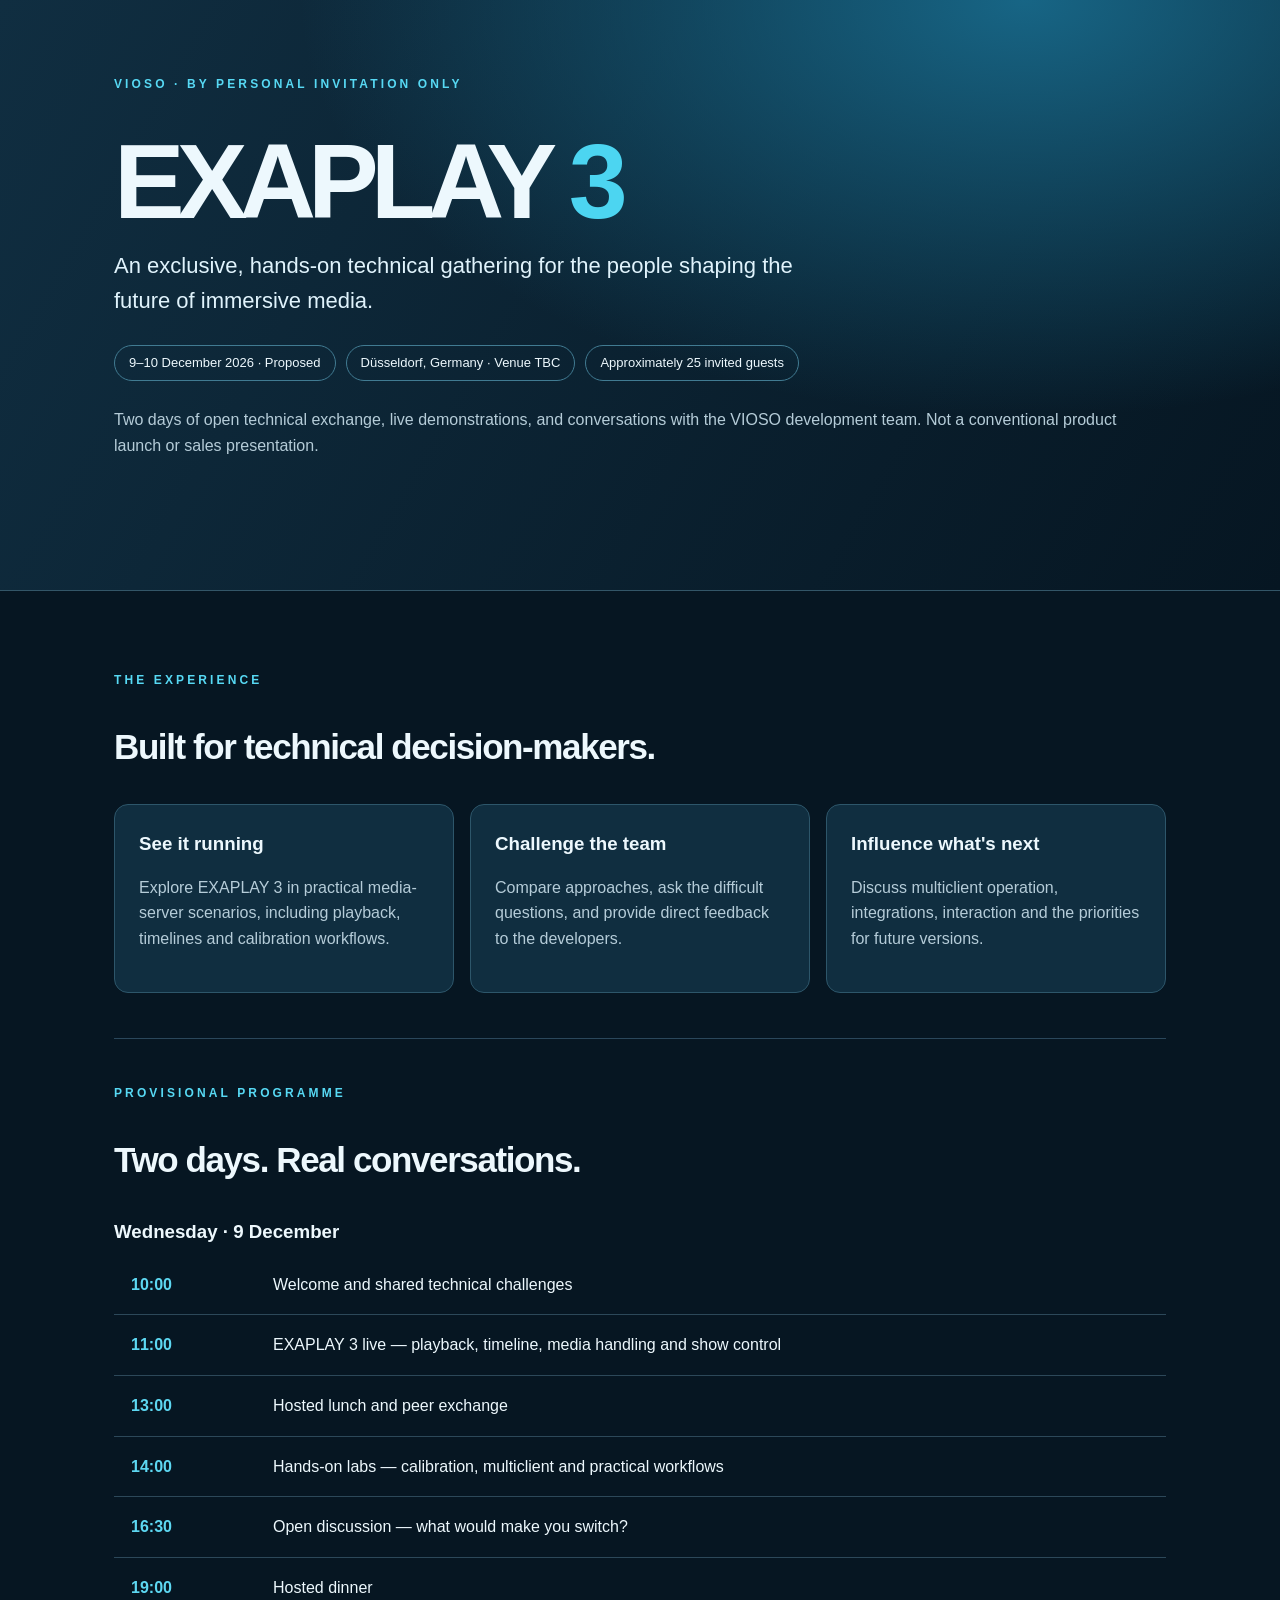
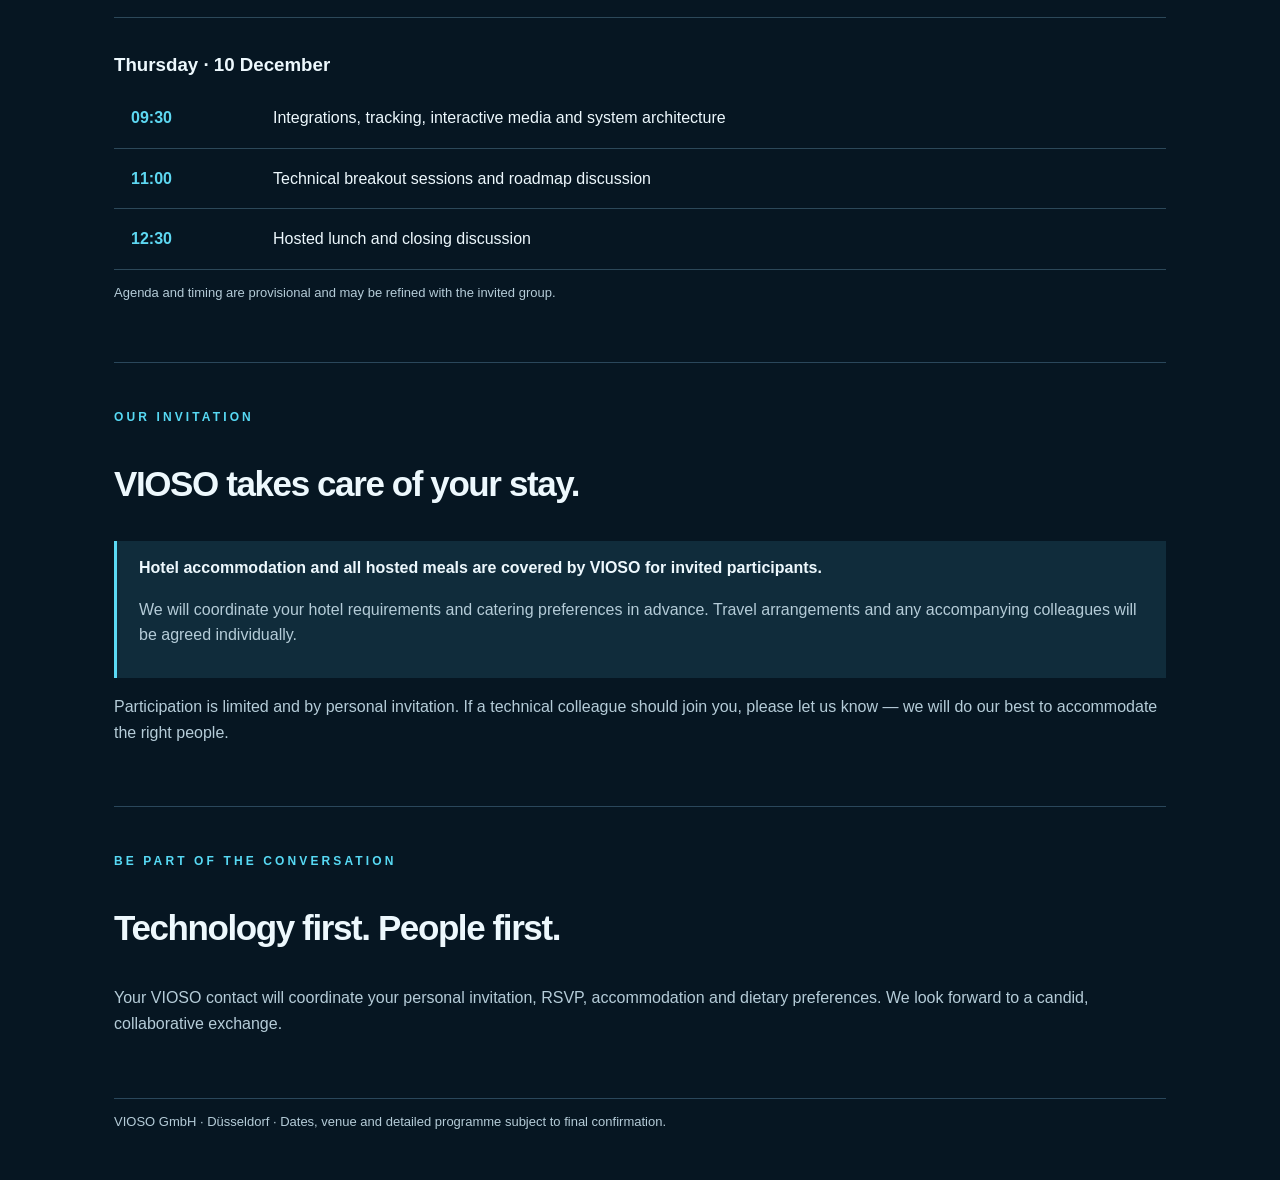
==== event.html @ aceaa830 "Add exclusive EXAPLAY 3 agenda and hosted-hospitality homepage" ====
<!doctype html><html lang="en"><head><meta charset="utf-8"><meta name="viewport" content="width=device-width,initial-scale=1"><title>EXAPLAY 3 · Private Technical Preview</title><style>*{box-sizing:border-box}body{margin:0;background:#061622;color:#edf8fd;font:16px/1.6 Inter,Segoe UI,Arial,sans-serif}main{max-width:1100px;margin:auto;padding:35px 24px}header{background:radial-gradient(ellipse at 80% 0,#176585 0,transparent 50%),linear-gradient(120deg,#102e41,#061622);padding:40px 0 80px;border-bottom:1px solid #335668}.eyebrow{letter-spacing:.26em;color:#57d9f4;font-weight:700;font-size:12px}h1{font-size:clamp(48px,9vw,106px);letter-spacing:-.075em;line-height:1;margin:34px 0 14px}h2{font-size:35px;letter-spacing:-.04em}h3{margin:0 0 8px}p{color:#b5ccd8}.lead{font-size:22px;max-width:730px;color:#e0f3fc}.tags{display:flex;gap:10px;flex-wrap:wrap;margin:26px 0}.tag{border:1px solid #417b92;padding:7px 14px;border-radius:30px;font-size:13px}.section{padding:45px 0;border-bottom:1px solid #2a475b}.grid{display:grid;grid-template-columns:repeat(3,1fr);gap:16px}.card{padding:24px;background:#102e40;border:1px solid #2d566a;border-radius:14px}.agenda{display:grid;grid-template-columns:130px 1fr;gap:12px;padding:17px;border-bottom:1px solid #2c4859}.time{color:#5dd7f1;font-weight:800}.note{border-left:3px solid #5bd9f4;padding:14px 22px;background:#102c3b}.foot{font-size:13px}a{color:#6adaf3}@media(max-width:750px){.grid{grid-template-columns:1fr}.agenda{grid-template-columns:1fr}}</style></head><body><header><main><div class="eyebrow">VIOSO · BY PERSONAL INVITATION ONLY</div><h1>EXAPLAY <span style="color:#4cd5f1">3</span></h1><div class="lead">An exclusive, hands-on technical gathering for the people shaping the future of immersive media.</div><div class="tags"><span class="tag">9–10 December 2026 · Proposed</span><span class="tag">Düsseldorf, Germany · Venue TBC</span><span class="tag">Approximately 25 invited guests</span></div><p>Two days of open technical exchange, live demonstrations, and conversations with the VIOSO development team. Not a conventional product launch or sales presentation.</p></main></header><main><section class="section"><div class="eyebrow">THE EXPERIENCE</div><h2>Built for technical decision-makers.</h2><div class="grid"><div class="card"><h3>See it running</h3><p>Explore EXAPLAY 3 in practical media-server scenarios, including playback, timelines and calibration workflows.</p></div><div class="card"><h3>Challenge the team</h3><p>Compare approaches, ask the difficult questions, and provide direct feedback to the developers.</p></div><div class="card"><h3>Influence what's next</h3><p>Discuss multiclient operation, integrations, interaction and the priorities for future versions.</p></div></div></section><section class="section"><div class="eyebrow">PROVISIONAL PROGRAMME</div><h2>Two days. Real conversations.</h2><h3>Wednesday · 9 December</h3><div class="agenda"><div class="time">10:00</div><div>Welcome and shared technical challenges</div></div><div class="agenda"><div class="time">11:00</div><div>EXAPLAY 3 live — playback, timeline, media handling and show control</div></div><div class="agenda"><div class="time">13:00</div><div>Hosted lunch and peer exchange</div></div><div class="agenda"><div class="time">14:00</div><div>Hands-on labs — calibration, multiclient and practical workflows</div></div><div class="agenda"><div class="time">16:30</div><div>Open discussion — what would make you switch?</div></div><div class="agenda"><div class="time">19:00</div><div>Hosted dinner</div></div><h3 style="margin-top:32px">Thursday · 10 December</h3><div class="agenda"><div class="time">09:30</div><div>Integrations, tracking, interactive media and system architecture</div></div><div class="agenda"><div class="time">11:00</div><div>Technical breakout sessions and roadmap discussion</div></div><div class="agenda"><div class="time">12:30</div><div>Hosted lunch and closing discussion</div></div><p class="foot">Agenda and timing are provisional and may be refined with the invited group.</p></section><section class="section"><div class="eyebrow">OUR INVITATION</div><h2>VIOSO takes care of your stay.</h2><div class="note"><strong>Hotel accommodation and all hosted meals are covered by VIOSO for invited participants.</strong><p>We will coordinate your hotel requirements and catering preferences in advance. Travel arrangements and any accompanying colleagues will be agreed individually.</p></div><p>Participation is limited and by personal invitation. If a technical colleague should join you, please let us know — we will do our best to accommodate the right people.</p></section><section class="section"><div class="eyebrow">BE PART OF THE CONVERSATION</div><h2>Technology first. People first.</h2><p>Your VIOSO contact will coordinate your personal invitation, RSVP, accommodation and dietary preferences. We look forward to a candid, collaborative exchange.</p></section><p class="foot">VIOSO GmbH · Düsseldorf · Dates, venue and detailed programme subject to final confirmation.</p></main></body></html>
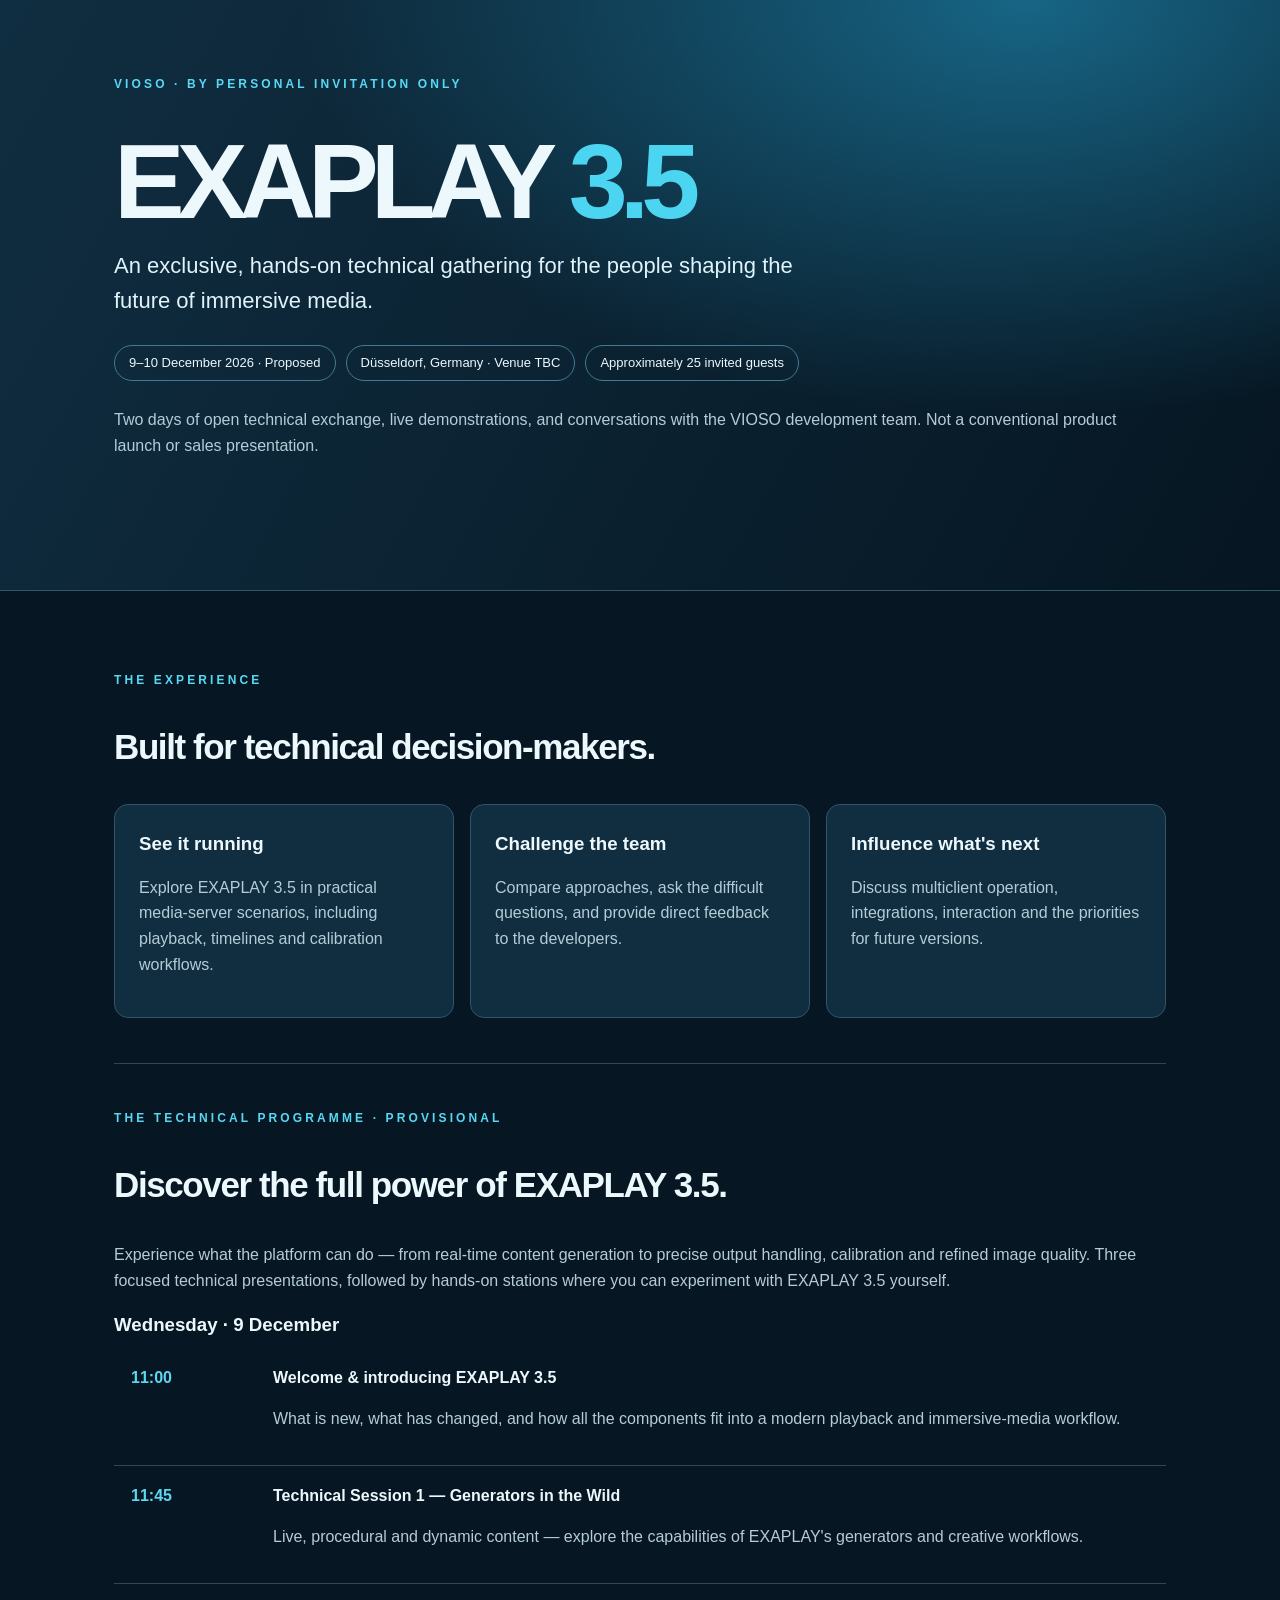
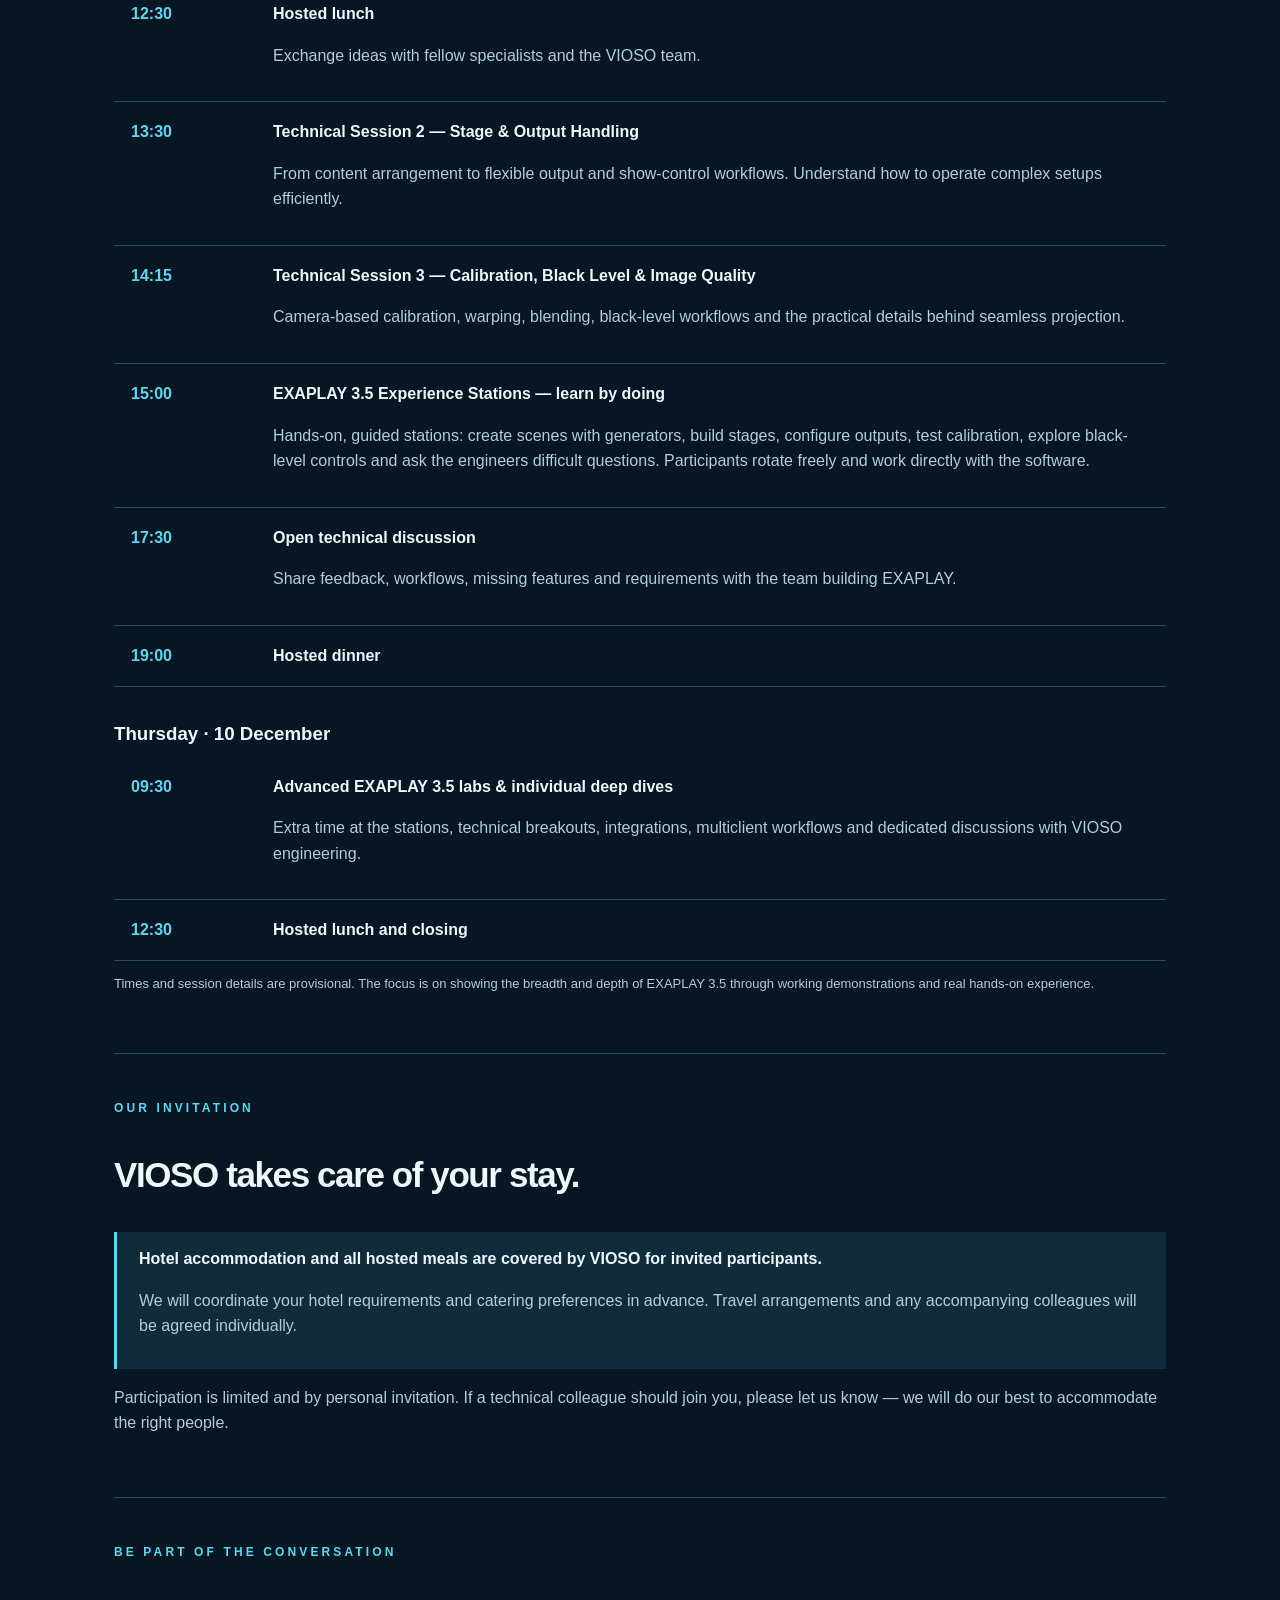
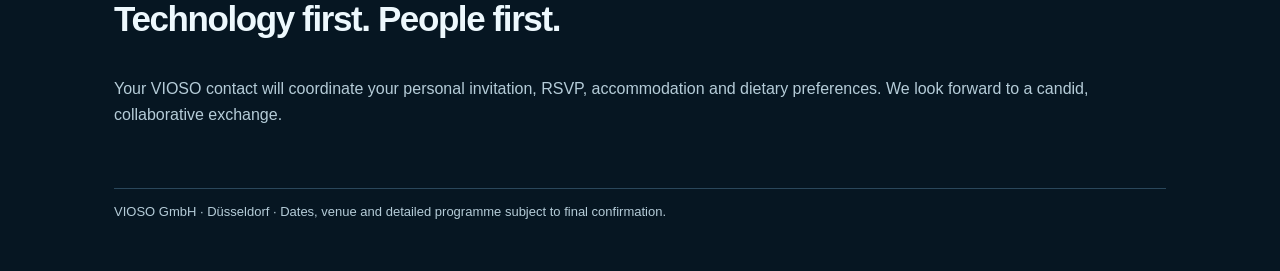
==== commit 079c6169: "Reframe programme around EXAPLAY 3.5 launch, three technical sessions and hands-on stations" ====
--- a/event.html
+++ b/event.html
@@ -1 +1 @@
-<!doctype html><html lang="en"><head><meta charset="utf-8"><meta name="viewport" content="width=device-width,initial-scale=1"><title>EXAPLAY 3 · Private Technical Preview</title><style>*{box-sizing:border-box}body{margin:0;background:#061622;color:#edf8fd;font:16px/1.6 Inter,Segoe UI,Arial,sans-serif}main{max-width:1100px;margin:auto;padding:35px 24px}header{background:radial-gradient(ellipse at 80% 0,#176585 0,transparent 50%),linear-gradient(120deg,#102e41,#061622);padding:40px 0 80px;border-bottom:1px solid #335668}.eyebrow{letter-spacing:.26em;color:#57d9f4;font-weight:700;font-size:12px}h1{font-size:clamp(48px,9vw,106px);letter-spacing:-.075em;line-height:1;margin:34px 0 14px}h2{font-size:35px;letter-spacing:-.04em}h3{margin:0 0 8px}p{color:#b5ccd8}.lead{font-size:22px;max-width:730px;color:#e0f3fc}.tags{display:flex;gap:10px;flex-wrap:wrap;margin:26px 0}.tag{border:1px solid #417b92;padding:7px 14px;border-radius:30px;font-size:13px}.section{padding:45px 0;border-bottom:1px solid #2a475b}.grid{display:grid;grid-template-columns:repeat(3,1fr);gap:16px}.card{padding:24px;background:#102e40;border:1px solid #2d566a;border-radius:14px}.agenda{display:grid;grid-template-columns:130px 1fr;gap:12px;padding:17px;border-bottom:1px solid #2c4859}.time{color:#5dd7f1;font-weight:800}.note{border-left:3px solid #5bd9f4;padding:14px 22px;background:#102c3b}.foot{font-size:13px}a{color:#6adaf3}@media(max-width:750px){.grid{grid-template-columns:1fr}.agenda{grid-template-columns:1fr}}</style></head><body><header><main><div class="eyebrow">VIOSO · BY PERSONAL INVITATION ONLY</div><h1>EXAPLAY <span style="color:#4cd5f1">3</span></h1><div class="lead">An exclusive, hands-on technical gathering for the people shaping the future of immersive media.</div><div class="tags"><span class="tag">9–10 December 2026 · Proposed</span><span class="tag">Düsseldorf, Germany · Venue TBC</span><span class="tag">Approximately 25 invited guests</span></div><p>Two days of open technical exchange, live demonstrations, and conversations with the VIOSO development team. Not a conventional product launch or sales presentation.</p></main></header><main><section class="section"><div class="eyebrow">THE EXPERIENCE</div><h2>Built for technical decision-makers.</h2><div class="grid"><div class="card"><h3>See it running</h3><p>Explore EXAPLAY 3 in practical media-server scenarios, including playback, timelines and calibration workflows.</p></div><div class="card"><h3>Challenge the team</h3><p>Compare approaches, ask the difficult questions, and provide direct feedback to the developers.</p></div><div class="card"><h3>Influence what's next</h3><p>Discuss multiclient operation, integrations, interaction and the priorities for future versions.</p></div></div></section><section class="section"><div class="eyebrow">PROVISIONAL PROGRAMME</div><h2>Two days. Real conversations.</h2><h3>Wednesday · 9 December</h3><div class="agenda"><div class="time">10:00</div><div>Welcome and shared technical challenges</div></div><div class="agenda"><div class="time">11:00</div><div>EXAPLAY 3 live — playback, timeline, media handling and show control</div></div><div class="agenda"><div class="time">13:00</div><div>Hosted lunch and peer exchange</div></div><div class="agenda"><div class="time">14:00</div><div>Hands-on labs — calibration, multiclient and practical workflows</div></div><div class="agenda"><div class="time">16:30</div><div>Open discussion — what would make you switch?</div></div><div class="agenda"><div class="time">19:00</div><div>Hosted dinner</div></div><h3 style="margin-top:32px">Thursday · 10 December</h3><div class="agenda"><div class="time">09:30</div><div>Integrations, tracking, interactive media and system architecture</div></div><div class="agenda"><div class="time">11:00</div><div>Technical breakout sessions and roadmap discussion</div></div><div class="agenda"><div class="time">12:30</div><div>Hosted lunch and closing discussion</div></div><p class="foot">Agenda and timing are provisional and may be refined with the invited group.</p></section><section class="section"><div class="eyebrow">OUR INVITATION</div><h2>VIOSO takes care of your stay.</h2><div class="note"><strong>Hotel accommodation and all hosted meals are covered by VIOSO for invited participants.</strong><p>We will coordinate your hotel requirements and catering preferences in advance. Travel arrangements and any accompanying colleagues will be agreed individually.</p></div><p>Participation is limited and by personal invitation. If a technical colleague should join you, please let us know — we will do our best to accommodate the right people.</p></section><section class="section"><div class="eyebrow">BE PART OF THE CONVERSATION</div><h2>Technology first. People first.</h2><p>Your VIOSO contact will coordinate your personal invitation, RSVP, accommodation and dietary preferences. We look forward to a candid, collaborative exchange.</p></section><p class="foot">VIOSO GmbH · Düsseldorf · Dates, venue and detailed programme subject to final confirmation.</p></main></body></html>+<!doctype html><html lang="en"><head><meta charset="utf-8"><meta name="viewport" content="width=device-width,initial-scale=1"><title>EXAPLAY 3.5 · Private Technical Preview</title><style>*{box-sizing:border-box}body{margin:0;background:#061622;color:#edf8fd;font:16px/1.6 Inter,Segoe UI,Arial,sans-serif}main{max-width:1100px;margin:auto;padding:35px 24px}header{background:radial-gradient(ellipse at 80% 0,#176585 0,transparent 50%),linear-gradient(120deg,#102e41,#061622);padding:40px 0 80px;border-bottom:1px solid #335668}.eyebrow{letter-spacing:.26em;color:#57d9f4;font-weight:700;font-size:12px}h1{font-size:clamp(48px,9vw,106px);letter-spacing:-.075em;line-height:1;margin:34px 0 14px}h2{font-size:35px;letter-spacing:-.04em}h3{margin:0 0 8px}p{color:#b5ccd8}.lead{font-size:22px;max-width:730px;color:#e0f3fc}.tags{display:flex;gap:10px;flex-wrap:wrap;margin:26px 0}.tag{border:1px solid #417b92;padding:7px 14px;border-radius:30px;font-size:13px}.section{padding:45px 0;border-bottom:1px solid #2a475b}.grid{display:grid;grid-template-columns:repeat(3,1fr);gap:16px}.card{padding:24px;background:#102e40;border:1px solid #2d566a;border-radius:14px}.agenda{display:grid;grid-template-columns:130px 1fr;gap:12px;padding:17px;border-bottom:1px solid #2c4859}.time{color:#5dd7f1;font-weight:800}.note{border-left:3px solid #5bd9f4;padding:14px 22px;background:#102c3b}.foot{font-size:13px}a{color:#6adaf3}@media(max-width:750px){.grid{grid-template-columns:1fr}.agenda{grid-template-columns:1fr}}</style></head><body><header><main><div class="eyebrow">VIOSO · BY PERSONAL INVITATION ONLY</div><h1>EXAPLAY <span style="color:#4cd5f1">3.5</span></h1><div class="lead">An exclusive, hands-on technical gathering for the people shaping the future of immersive media.</div><div class="tags"><span class="tag">9–10 December 2026 · Proposed</span><span class="tag">Düsseldorf, Germany · Venue TBC</span><span class="tag">Approximately 25 invited guests</span></div><p>Two days of open technical exchange, live demonstrations, and conversations with the VIOSO development team. Not a conventional product launch or sales presentation.</p></main></header><main><section class="section"><div class="eyebrow">THE EXPERIENCE</div><h2>Built for technical decision-makers.</h2><div class="grid"><div class="card"><h3>See it running</h3><p>Explore EXAPLAY 3.5 in practical media-server scenarios, including playback, timelines and calibration workflows.</p></div><div class="card"><h3>Challenge the team</h3><p>Compare approaches, ask the difficult questions, and provide direct feedback to the developers.</p></div><div class="card"><h3>Influence what's next</h3><p>Discuss multiclient operation, integrations, interaction and the priorities for future versions.</p></div></div></section><section class="section"><div class="eyebrow">THE TECHNICAL PROGRAMME · PROVISIONAL</div><h2>Discover the full power of EXAPLAY 3.5.</h2><p>Experience what the platform can do — from real-time content generation to precise output handling, calibration and refined image quality. Three focused technical presentations, followed by hands-on stations where you can experiment with EXAPLAY 3.5 yourself.</p><h3>Wednesday · 9 December</h3><div class="agenda"><div class="time">11:00</div><div><strong>Welcome &amp; introducing EXAPLAY 3.5</strong><p>What is new, what has changed, and how all the components fit into a modern playback and immersive-media workflow.</p></div></div><div class="agenda"><div class="time">11:45</div><div><strong>Technical Session 1 — Generators in the Wild</strong><p>Live, procedural and dynamic content — explore the capabilities of EXAPLAY's generators and creative workflows.</p></div></div><div class="agenda"><div class="time">12:30</div><div><strong>Hosted lunch</strong><p>Exchange ideas with fellow specialists and the VIOSO team.</p></div></div><div class="agenda"><div class="time">13:30</div><div><strong>Technical Session 2 — Stage &amp; Output Handling</strong><p>From content arrangement to flexible output and show-control workflows. Understand how to operate complex setups efficiently.</p></div></div><div class="agenda"><div class="time">14:15</div><div><strong>Technical Session 3 — Calibration, Black Level &amp; Image Quality</strong><p>Camera-based calibration, warping, blending, black-level workflows and the practical details behind seamless projection.</p></div></div><div class="agenda"><div class="time">15:00</div><div><strong>EXAPLAY 3.5 Experience Stations — learn by doing</strong><p>Hands-on, guided stations: create scenes with generators, build stages, configure outputs, test calibration, explore black-level controls and ask the engineers difficult questions. Participants rotate freely and work directly with the software.</p></div></div><div class="agenda"><div class="time">17:30</div><div><strong>Open technical discussion</strong><p>Share feedback, workflows, missing features and requirements with the team building EXAPLAY.</p></div></div><div class="agenda"><div class="time">19:00</div><div><strong>Hosted dinner</strong></div></div><h3 style="margin-top:32px">Thursday · 10 December</h3><div class="agenda"><div class="time">09:30</div><div><strong>Advanced EXAPLAY 3.5 labs &amp; individual deep dives</strong><p>Extra time at the stations, technical breakouts, integrations, multiclient workflows and dedicated discussions with VIOSO engineering.</p></div></div><div class="agenda"><div class="time">12:30</div><div><strong>Hosted lunch and closing</strong></div></div><p class="foot">Times and session details are provisional. The focus is on showing the breadth and depth of EXAPLAY 3.5 through working demonstrations and real hands-on experience.</p></section><section class="section"><div class="eyebrow">OUR INVITATION</div><h2>VIOSO takes care of your stay.</h2><div class="note"><strong>Hotel accommodation and all hosted meals are covered by VIOSO for invited participants.</strong><p>We will coordinate your hotel requirements and catering preferences in advance. Travel arrangements and any accompanying colleagues will be agreed individually.</p></div><p>Participation is limited and by personal invitation. If a technical colleague should join you, please let us know — we will do our best to accommodate the right people.</p></section><section class="section"><div class="eyebrow">BE PART OF THE CONVERSATION</div><h2>Technology first. People first.</h2><p>Your VIOSO contact will coordinate your personal invitation, RSVP, accommodation and dietary preferences. We look forward to a candid, collaborative exchange.</p></section><p class="foot">VIOSO GmbH · Düsseldorf · Dates, venue and detailed programme subject to final confirmation.</p></main></body></html>
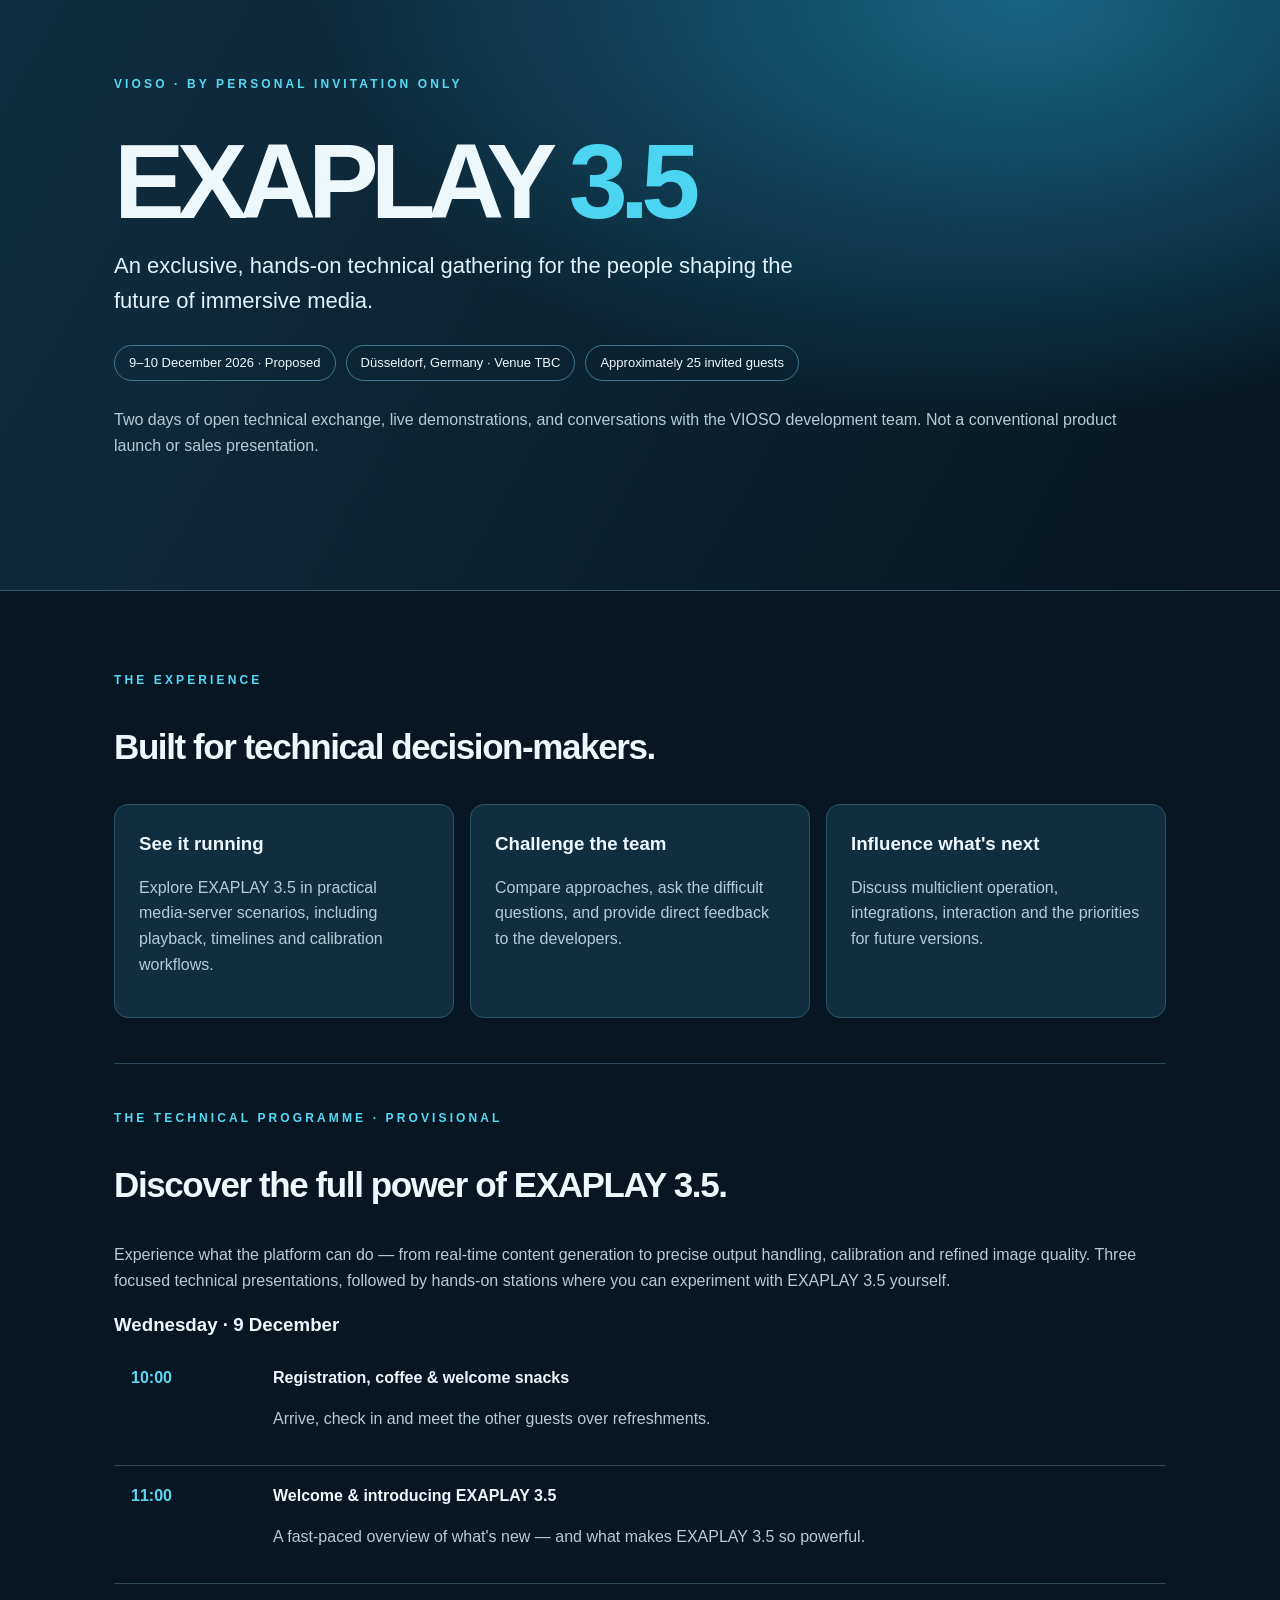
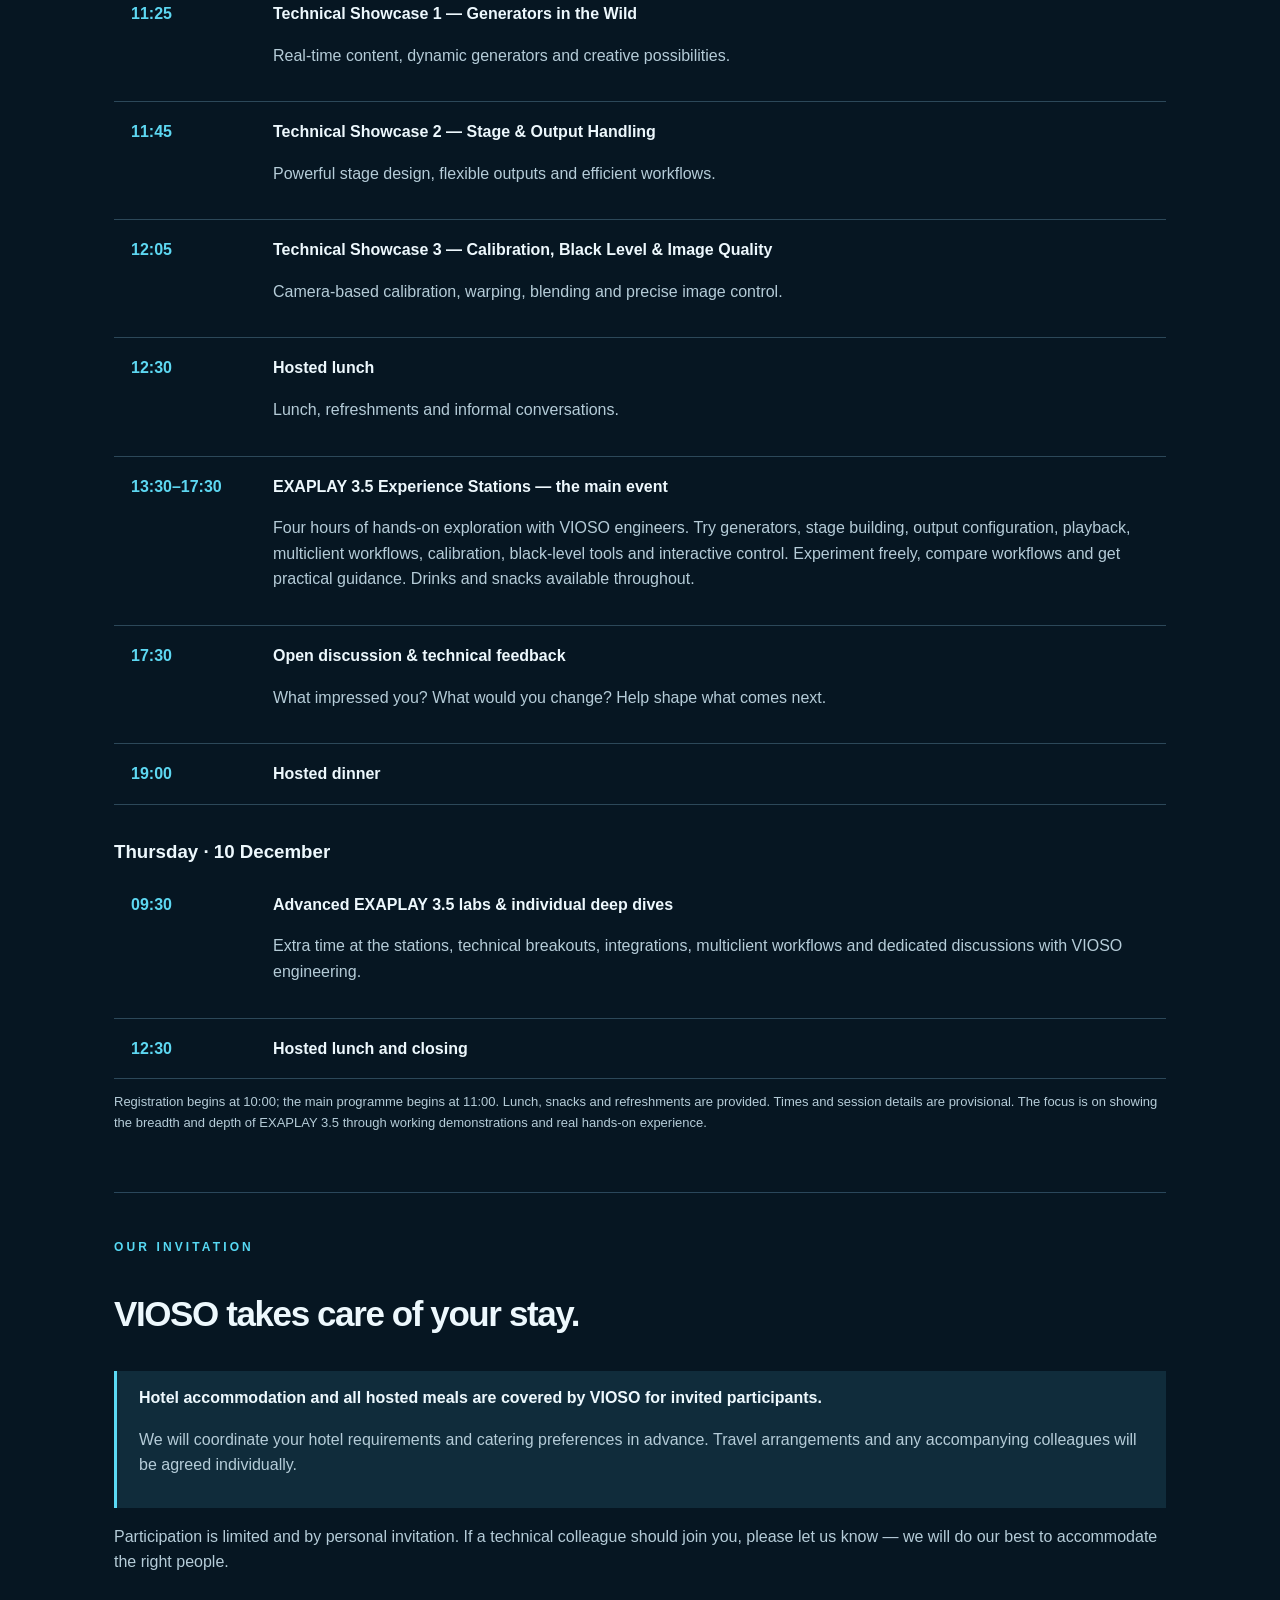
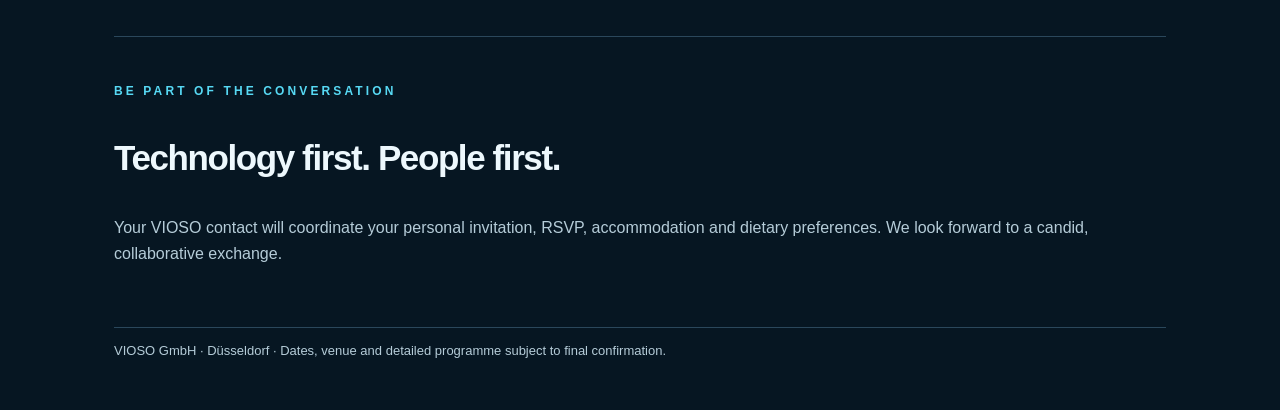
==== commit 17ff4501: "Start registration at 10, shorten showcases and extend hands-on labs" ====
--- a/event.html
+++ b/event.html
@@ -1 +1,10 @@
-<!doctype html><html lang="en"><head><meta charset="utf-8"><meta name="viewport" content="width=device-width,initial-scale=1"><title>EXAPLAY 3.5 · Private Technical Preview</title><style>*{box-sizing:border-box}body{margin:0;background:#061622;color:#edf8fd;font:16px/1.6 Inter,Segoe UI,Arial,sans-serif}main{max-width:1100px;margin:auto;padding:35px 24px}header{background:radial-gradient(ellipse at 80% 0,#176585 0,transparent 50%),linear-gradient(120deg,#102e41,#061622);padding:40px 0 80px;border-bottom:1px solid #335668}.eyebrow{letter-spacing:.26em;color:#57d9f4;font-weight:700;font-size:12px}h1{font-size:clamp(48px,9vw,106px);letter-spacing:-.075em;line-height:1;margin:34px 0 14px}h2{font-size:35px;letter-spacing:-.04em}h3{margin:0 0 8px}p{color:#b5ccd8}.lead{font-size:22px;max-width:730px;color:#e0f3fc}.tags{display:flex;gap:10px;flex-wrap:wrap;margin:26px 0}.tag{border:1px solid #417b92;padding:7px 14px;border-radius:30px;font-size:13px}.section{padding:45px 0;border-bottom:1px solid #2a475b}.grid{display:grid;grid-template-columns:repeat(3,1fr);gap:16px}.card{padding:24px;background:#102e40;border:1px solid #2d566a;border-radius:14px}.agenda{display:grid;grid-template-columns:130px 1fr;gap:12px;padding:17px;border-bottom:1px solid #2c4859}.time{color:#5dd7f1;font-weight:800}.note{border-left:3px solid #5bd9f4;padding:14px 22px;background:#102c3b}.foot{font-size:13px}a{color:#6adaf3}@media(max-width:750px){.grid{grid-template-columns:1fr}.agenda{grid-template-columns:1fr}}</style></head><body><header><main><div class="eyebrow">VIOSO · BY PERSONAL INVITATION ONLY</div><h1>EXAPLAY <span style="color:#4cd5f1">3.5</span></h1><div class="lead">An exclusive, hands-on technical gathering for the people shaping the future of immersive media.</div><div class="tags"><span class="tag">9–10 December 2026 · Proposed</span><span class="tag">Düsseldorf, Germany · Venue TBC</span><span class="tag">Approximately 25 invited guests</span></div><p>Two days of open technical exchange, live demonstrations, and conversations with the VIOSO development team. Not a conventional product launch or sales presentation.</p></main></header><main><section class="section"><div class="eyebrow">THE EXPERIENCE</div><h2>Built for technical decision-makers.</h2><div class="grid"><div class="card"><h3>See it running</h3><p>Explore EXAPLAY 3.5 in practical media-server scenarios, including playback, timelines and calibration workflows.</p></div><div class="card"><h3>Challenge the team</h3><p>Compare approaches, ask the difficult questions, and provide direct feedback to the developers.</p></div><div class="card"><h3>Influence what's next</h3><p>Discuss multiclient operation, integrations, interaction and the priorities for future versions.</p></div></div></section><section class="section"><div class="eyebrow">THE TECHNICAL PROGRAMME · PROVISIONAL</div><h2>Discover the full power of EXAPLAY 3.5.</h2><p>Experience what the platform can do — from real-time content generation to precise output handling, calibration and refined image quality. Three focused technical presentations, followed by hands-on stations where you can experiment with EXAPLAY 3.5 yourself.</p><h3>Wednesday · 9 December</h3><div class="agenda"><div class="time">11:00</div><div><strong>Welcome &amp; introducing EXAPLAY 3.5</strong><p>What is new, what has changed, and how all the components fit into a modern playback and immersive-media workflow.</p></div></div><div class="agenda"><div class="time">11:45</div><div><strong>Technical Session 1 — Generators in the Wild</strong><p>Live, procedural and dynamic content — explore the capabilities of EXAPLAY's generators and creative workflows.</p></div></div><div class="agenda"><div class="time">12:30</div><div><strong>Hosted lunch</strong><p>Exchange ideas with fellow specialists and the VIOSO team.</p></div></div><div class="agenda"><div class="time">13:30</div><div><strong>Technical Session 2 — Stage &amp; Output Handling</strong><p>From content arrangement to flexible output and show-control workflows. Understand how to operate complex setups efficiently.</p></div></div><div class="agenda"><div class="time">14:15</div><div><strong>Technical Session 3 — Calibration, Black Level &amp; Image Quality</strong><p>Camera-based calibration, warping, blending, black-level workflows and the practical details behind seamless projection.</p></div></div><div class="agenda"><div class="time">15:00</div><div><strong>EXAPLAY 3.5 Experience Stations — learn by doing</strong><p>Hands-on, guided stations: create scenes with generators, build stages, configure outputs, test calibration, explore black-level controls and ask the engineers difficult questions. Participants rotate freely and work directly with the software.</p></div></div><div class="agenda"><div class="time">17:30</div><div><strong>Open technical discussion</strong><p>Share feedback, workflows, missing features and requirements with the team building EXAPLAY.</p></div></div><div class="agenda"><div class="time">19:00</div><div><strong>Hosted dinner</strong></div></div><h3 style="margin-top:32px">Thursday · 10 December</h3><div class="agenda"><div class="time">09:30</div><div><strong>Advanced EXAPLAY 3.5 labs &amp; individual deep dives</strong><p>Extra time at the stations, technical breakouts, integrations, multiclient workflows and dedicated discussions with VIOSO engineering.</p></div></div><div class="agenda"><div class="time">12:30</div><div><strong>Hosted lunch and closing</strong></div></div><p class="foot">Times and session details are provisional. The focus is on showing the breadth and depth of EXAPLAY 3.5 through working demonstrations and real hands-on experience.</p></section><section class="section"><div class="eyebrow">OUR INVITATION</div><h2>VIOSO takes care of your stay.</h2><div class="note"><strong>Hotel accommodation and all hosted meals are covered by VIOSO for invited participants.</strong><p>We will coordinate your hotel requirements and catering preferences in advance. Travel arrangements and any accompanying colleagues will be agreed individually.</p></div><p>Participation is limited and by personal invitation. If a technical colleague should join you, please let us know — we will do our best to accommodate the right people.</p></section><section class="section"><div class="eyebrow">BE PART OF THE CONVERSATION</div><h2>Technology first. People first.</h2><p>Your VIOSO contact will coordinate your personal invitation, RSVP, accommodation and dietary preferences. We look forward to a candid, collaborative exchange.</p></section><p class="foot">VIOSO GmbH · Düsseldorf · Dates, venue and detailed programme subject to final confirmation.</p></main></body></html>+<!doctype html><html lang="en"><head><meta charset="utf-8"><meta name="viewport" content="width=device-width,initial-scale=1"><title>EXAPLAY 3.5 · Private Technical Preview</title><style>*{box-sizing:border-box}body{margin:0;background:#061622;color:#edf8fd;font:16px/1.6 Inter,Segoe UI,Arial,sans-serif}main{max-width:1100px;margin:auto;padding:35px 24px}header{background:radial-gradient(ellipse at 80% 0,#176585 0,transparent 50%),linear-gradient(120deg,#102e41,#061622);padding:40px 0 80px;border-bottom:1px solid #335668}.eyebrow{letter-spacing:.26em;color:#57d9f4;font-weight:700;font-size:12px}h1{font-size:clamp(48px,9vw,106px);letter-spacing:-.075em;line-height:1;margin:34px 0 14px}h2{font-size:35px;letter-spacing:-.04em}h3{margin:0 0 8px}p{color:#b5ccd8}.lead{font-size:22px;max-width:730px;color:#e0f3fc}.tags{display:flex;gap:10px;flex-wrap:wrap;margin:26px 0}.tag{border:1px solid #417b92;padding:7px 14px;border-radius:30px;font-size:13px}.section{padding:45px 0;border-bottom:1px solid #2a475b}.grid{display:grid;grid-template-columns:repeat(3,1fr);gap:16px}.card{padding:24px;background:#102e40;border:1px solid #2d566a;border-radius:14px}.agenda{display:grid;grid-template-columns:130px 1fr;gap:12px;padding:17px;border-bottom:1px solid #2c4859}.time{color:#5dd7f1;font-weight:800}.note{border-left:3px solid #5bd9f4;padding:14px 22px;background:#102c3b}.foot{font-size:13px}a{color:#6adaf3}@media(max-width:750px){.grid{grid-template-columns:1fr}.agenda{grid-template-columns:1fr}}</style></head><body><header><main><div class="eyebrow">VIOSO · BY PERSONAL INVITATION ONLY</div><h1>EXAPLAY <span style="color:#4cd5f1">3.5</span></h1><div class="lead">An exclusive, hands-on technical gathering for the people shaping the future of immersive media.</div><div class="tags"><span class="tag">9–10 December 2026 · Proposed</span><span class="tag">Düsseldorf, Germany · Venue TBC</span><span class="tag">Approximately 25 invited guests</span></div><p>Two days of open technical exchange, live demonstrations, and conversations with the VIOSO development team. Not a conventional product launch or sales presentation.</p></main></header><main><section class="section"><div class="eyebrow">THE EXPERIENCE</div><h2>Built for technical decision-makers.</h2><div class="grid"><div class="card"><h3>See it running</h3><p>Explore EXAPLAY 3.5 in practical media-server scenarios, including playback, timelines and calibration workflows.</p></div><div class="card"><h3>Challenge the team</h3><p>Compare approaches, ask the difficult questions, and provide direct feedback to the developers.</p></div><div class="card"><h3>Influence what's next</h3><p>Discuss multiclient operation, integrations, interaction and the priorities for future versions.</p></div></div></section><section class="section"><div class="eyebrow">THE TECHNICAL PROGRAMME · PROVISIONAL</div><h2>Discover the full power of EXAPLAY 3.5.</h2><p>Experience what the platform can do — from real-time content generation to precise output handling, calibration and refined image quality. Three focused technical presentations, followed by hands-on stations where you can experiment with EXAPLAY 3.5 yourself.</p><h3>Wednesday · 9 December</h3>
+<div class="agenda"><div class="time">10:00</div><div><strong>Registration, coffee &amp; welcome snacks</strong><p>Arrive, check in and meet the other guests over refreshments.</p></div></div>
+<div class="agenda"><div class="time">11:00</div><div><strong>Welcome &amp; introducing EXAPLAY 3.5</strong><p>A fast-paced overview of what's new — and what makes EXAPLAY 3.5 so powerful.</p></div></div>
+<div class="agenda"><div class="time">11:25</div><div><strong>Technical Showcase 1 — Generators in the Wild</strong><p>Real-time content, dynamic generators and creative possibilities.</p></div></div>
+<div class="agenda"><div class="time">11:45</div><div><strong>Technical Showcase 2 — Stage &amp; Output Handling</strong><p>Powerful stage design, flexible outputs and efficient workflows.</p></div></div>
+<div class="agenda"><div class="time">12:05</div><div><strong>Technical Showcase 3 — Calibration, Black Level &amp; Image Quality</strong><p>Camera-based calibration, warping, blending and precise image control.</p></div></div>
+<div class="agenda"><div class="time">12:30</div><div><strong>Hosted lunch</strong><p>Lunch, refreshments and informal conversations.</p></div></div>
+<div class="agenda"><div class="time">13:30–17:30</div><div><strong>EXAPLAY 3.5 Experience Stations — the main event</strong><p>Four hours of hands-on exploration with VIOSO engineers. Try generators, stage building, output configuration, playback, multiclient workflows, calibration, black-level tools and interactive control. Experiment freely, compare workflows and get practical guidance. Drinks and snacks available throughout.</p></div></div>
+<div class="agenda"><div class="time">17:30</div><div><strong>Open discussion &amp; technical feedback</strong><p>What impressed you? What would you change? Help shape what comes next.</p></div></div>
+<div class="agenda"><div class="time">19:00</div><div><strong>Hosted dinner</strong></div></div><h3 style="margin-top:32px">Thursday · 10 December</h3><div class="agenda"><div class="time">09:30</div><div><strong>Advanced EXAPLAY 3.5 labs &amp; individual deep dives</strong><p>Extra time at the stations, technical breakouts, integrations, multiclient workflows and dedicated discussions with VIOSO engineering.</p></div></div><div class="agenda"><div class="time">12:30</div><div><strong>Hosted lunch and closing</strong></div></div><p class="foot">Registration begins at 10:00; the main programme begins at 11:00. Lunch, snacks and refreshments are provided. Times and session details are provisional. The focus is on showing the breadth and depth of EXAPLAY 3.5 through working demonstrations and real hands-on experience.</p></section><section class="section"><div class="eyebrow">OUR INVITATION</div><h2>VIOSO takes care of your stay.</h2><div class="note"><strong>Hotel accommodation and all hosted meals are covered by VIOSO for invited participants.</strong><p>We will coordinate your hotel requirements and catering preferences in advance. Travel arrangements and any accompanying colleagues will be agreed individually.</p></div><p>Participation is limited and by personal invitation. If a technical colleague should join you, please let us know — we will do our best to accommodate the right people.</p></section><section class="section"><div class="eyebrow">BE PART OF THE CONVERSATION</div><h2>Technology first. People first.</h2><p>Your VIOSO contact will coordinate your personal invitation, RSVP, accommodation and dietary preferences. We look forward to a candid, collaborative exchange.</p></section><p class="foot">VIOSO GmbH · Düsseldorf · Dates, venue and detailed programme subject to final confirmation.</p></main></body></html>
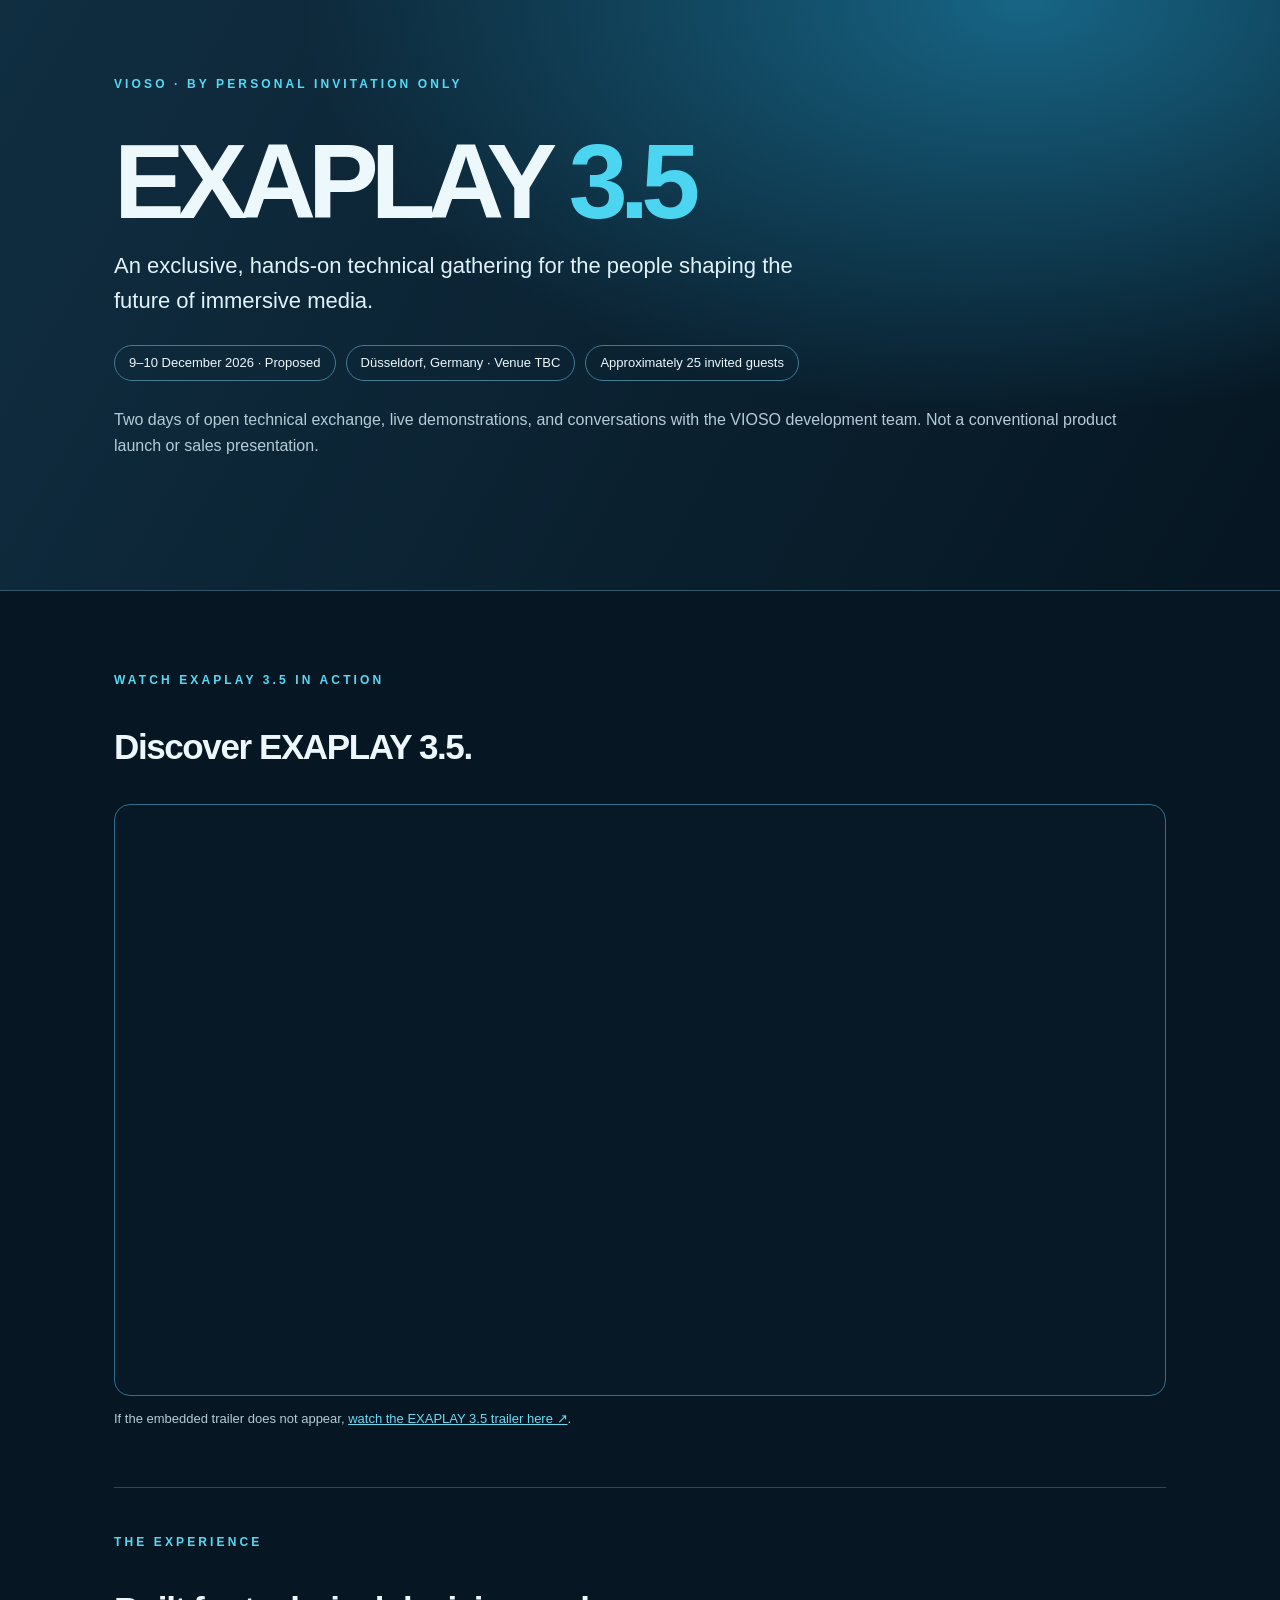
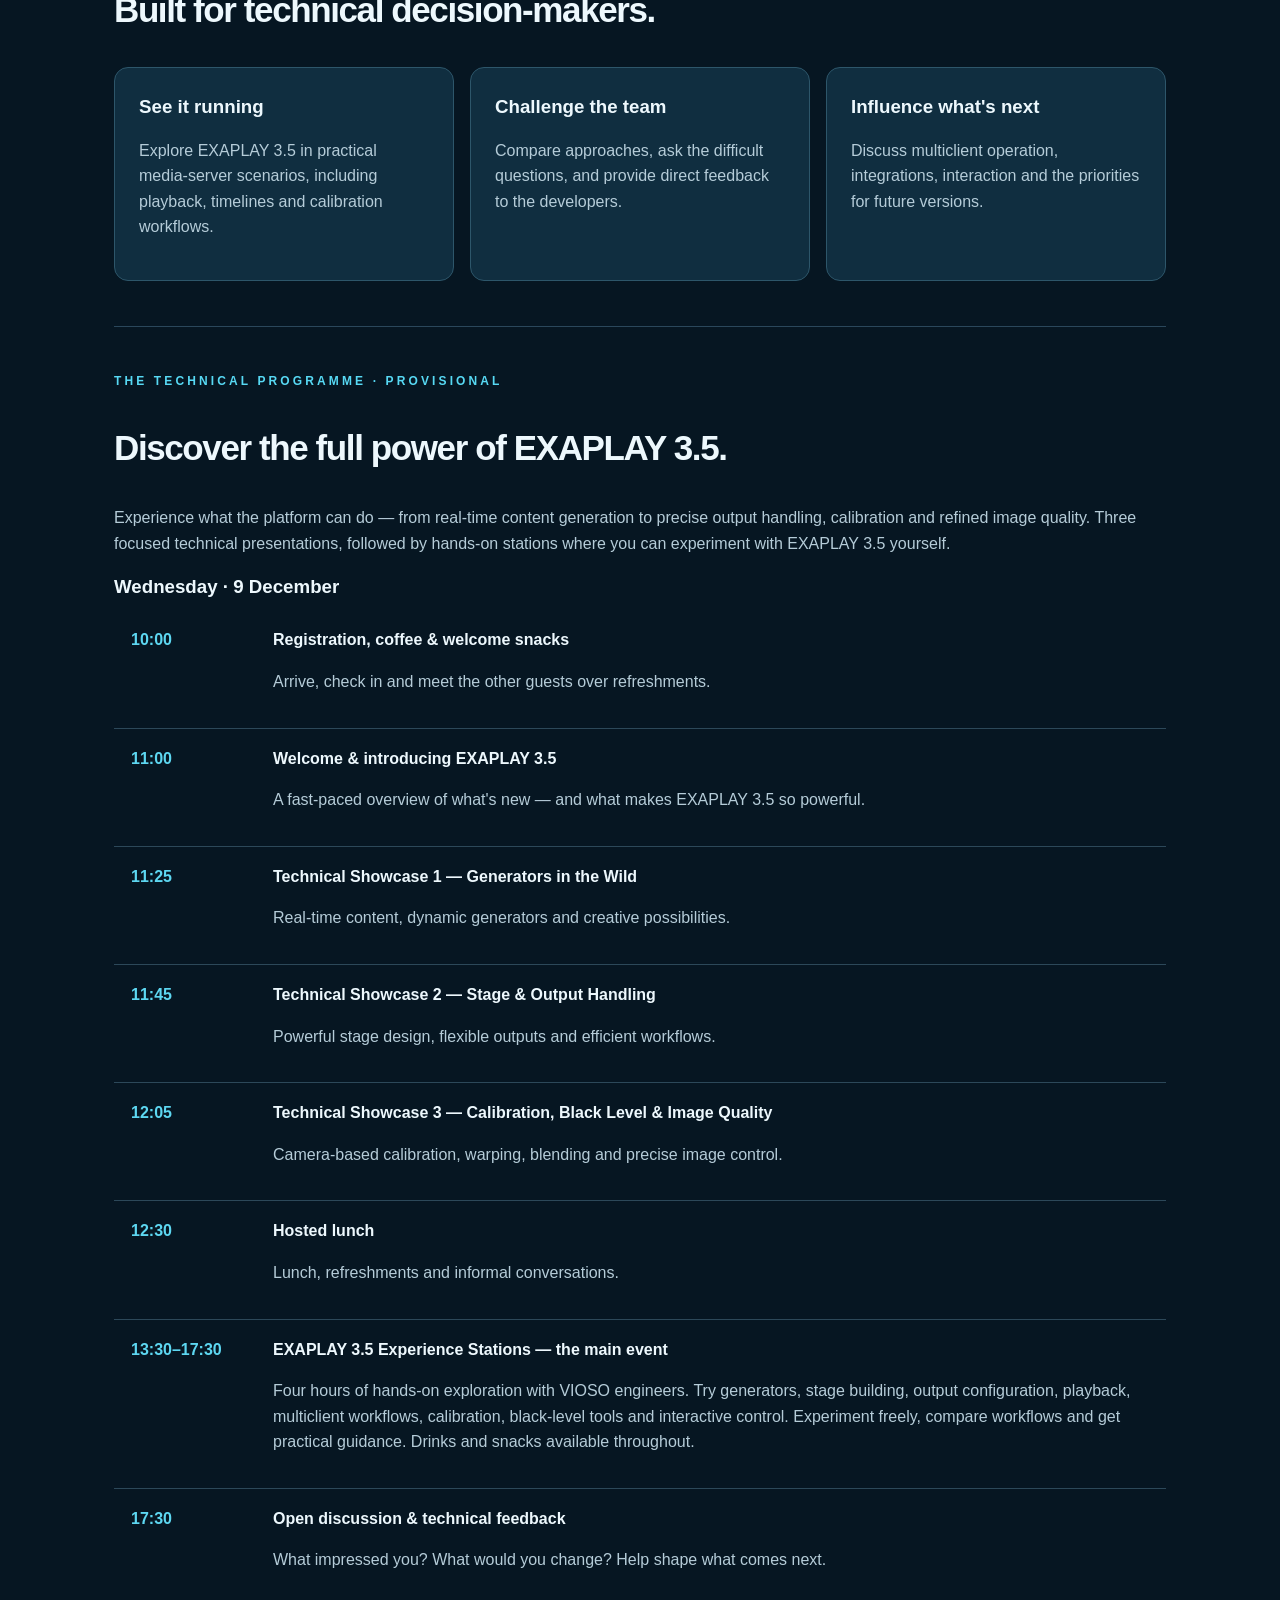
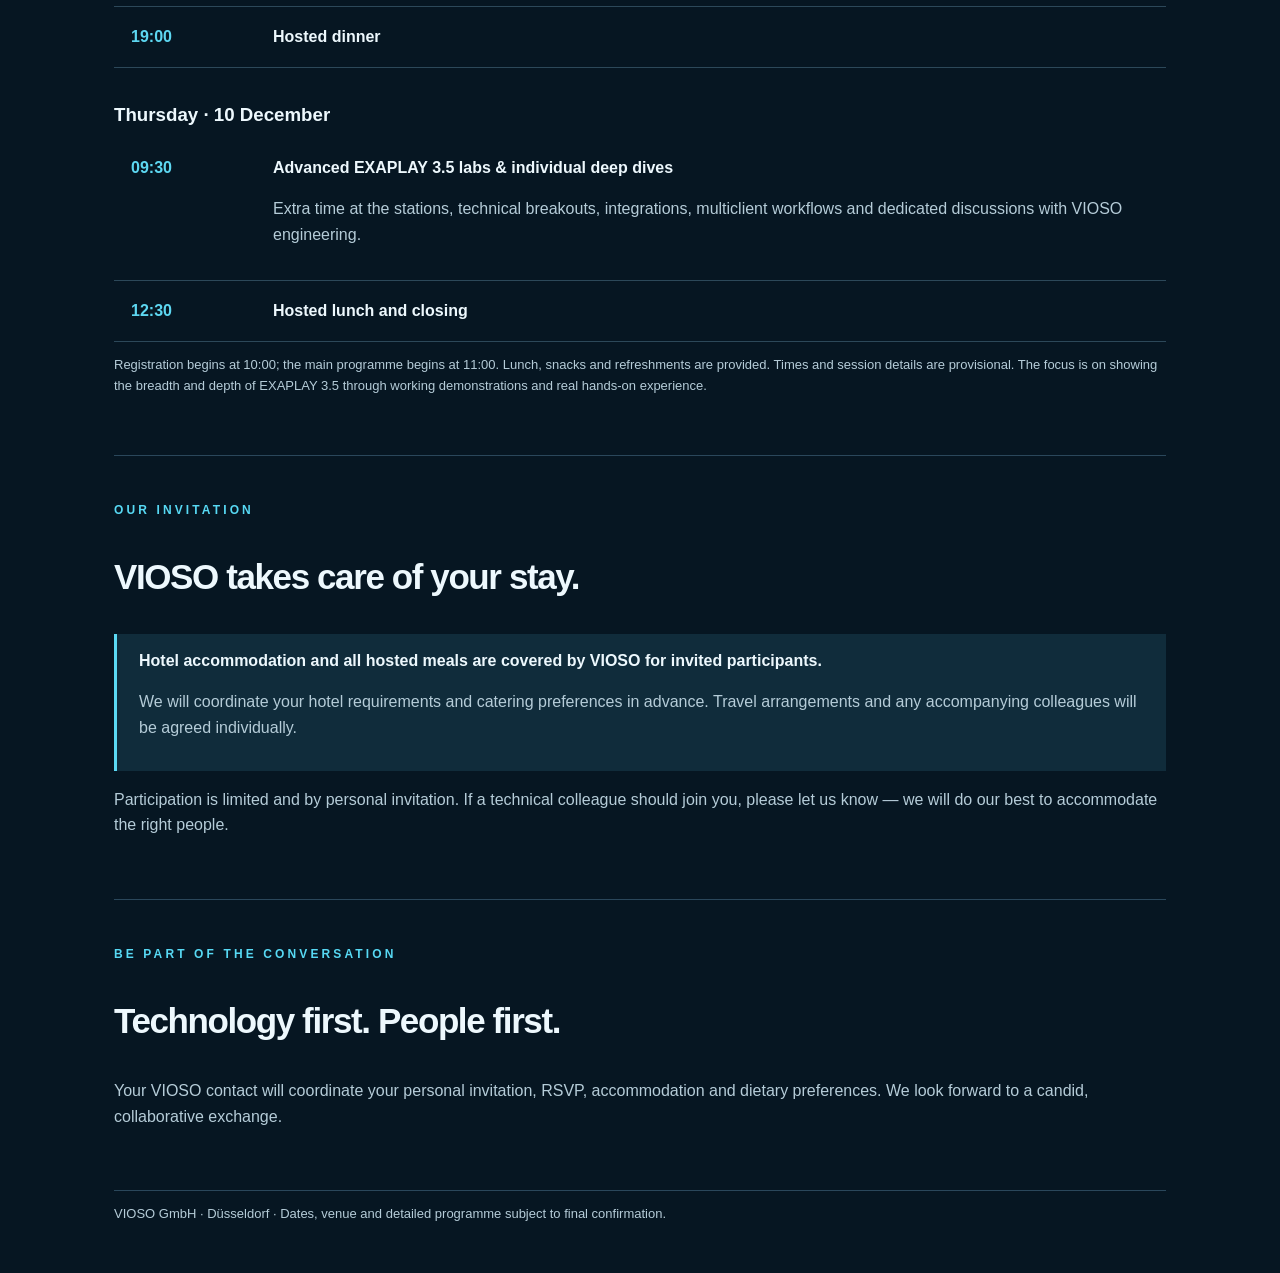
==== commit 8ba41a95: "Embed EXAPLAY 3.5 trailer with direct fallback link" ====
--- a/event.html
+++ b/event.html
@@ -1,4 +1,4 @@
-<!doctype html><html lang="en"><head><meta charset="utf-8"><meta name="viewport" content="width=device-width,initial-scale=1"><title>EXAPLAY 3.5 · Private Technical Preview</title><style>*{box-sizing:border-box}body{margin:0;background:#061622;color:#edf8fd;font:16px/1.6 Inter,Segoe UI,Arial,sans-serif}main{max-width:1100px;margin:auto;padding:35px 24px}header{background:radial-gradient(ellipse at 80% 0,#176585 0,transparent 50%),linear-gradient(120deg,#102e41,#061622);padding:40px 0 80px;border-bottom:1px solid #335668}.eyebrow{letter-spacing:.26em;color:#57d9f4;font-weight:700;font-size:12px}h1{font-size:clamp(48px,9vw,106px);letter-spacing:-.075em;line-height:1;margin:34px 0 14px}h2{font-size:35px;letter-spacing:-.04em}h3{margin:0 0 8px}p{color:#b5ccd8}.lead{font-size:22px;max-width:730px;color:#e0f3fc}.tags{display:flex;gap:10px;flex-wrap:wrap;margin:26px 0}.tag{border:1px solid #417b92;padding:7px 14px;border-radius:30px;font-size:13px}.section{padding:45px 0;border-bottom:1px solid #2a475b}.grid{display:grid;grid-template-columns:repeat(3,1fr);gap:16px}.card{padding:24px;background:#102e40;border:1px solid #2d566a;border-radius:14px}.agenda{display:grid;grid-template-columns:130px 1fr;gap:12px;padding:17px;border-bottom:1px solid #2c4859}.time{color:#5dd7f1;font-weight:800}.note{border-left:3px solid #5bd9f4;padding:14px 22px;background:#102c3b}.foot{font-size:13px}a{color:#6adaf3}@media(max-width:750px){.grid{grid-template-columns:1fr}.agenda{grid-template-columns:1fr}}</style></head><body><header><main><div class="eyebrow">VIOSO · BY PERSONAL INVITATION ONLY</div><h1>EXAPLAY <span style="color:#4cd5f1">3.5</span></h1><div class="lead">An exclusive, hands-on technical gathering for the people shaping the future of immersive media.</div><div class="tags"><span class="tag">9–10 December 2026 · Proposed</span><span class="tag">Düsseldorf, Germany · Venue TBC</span><span class="tag">Approximately 25 invited guests</span></div><p>Two days of open technical exchange, live demonstrations, and conversations with the VIOSO development team. Not a conventional product launch or sales presentation.</p></main></header><main><section class="section"><div class="eyebrow">THE EXPERIENCE</div><h2>Built for technical decision-makers.</h2><div class="grid"><div class="card"><h3>See it running</h3><p>Explore EXAPLAY 3.5 in practical media-server scenarios, including playback, timelines and calibration workflows.</p></div><div class="card"><h3>Challenge the team</h3><p>Compare approaches, ask the difficult questions, and provide direct feedback to the developers.</p></div><div class="card"><h3>Influence what's next</h3><p>Discuss multiclient operation, integrations, interaction and the priorities for future versions.</p></div></div></section><section class="section"><div class="eyebrow">THE TECHNICAL PROGRAMME · PROVISIONAL</div><h2>Discover the full power of EXAPLAY 3.5.</h2><p>Experience what the platform can do — from real-time content generation to precise output handling, calibration and refined image quality. Three focused technical presentations, followed by hands-on stations where you can experiment with EXAPLAY 3.5 yourself.</p><h3>Wednesday · 9 December</h3>
+<!doctype html><html lang="en"><head><meta charset="utf-8"><meta name="viewport" content="width=device-width,initial-scale=1"><title>EXAPLAY 3.5 · Private Technical Preview</title><style>*{box-sizing:border-box}body{margin:0;background:#061622;color:#edf8fd;font:16px/1.6 Inter,Segoe UI,Arial,sans-serif}main{max-width:1100px;margin:auto;padding:35px 24px}header{background:radial-gradient(ellipse at 80% 0,#176585 0,transparent 50%),linear-gradient(120deg,#102e41,#061622);padding:40px 0 80px;border-bottom:1px solid #335668}.eyebrow{letter-spacing:.26em;color:#57d9f4;font-weight:700;font-size:12px}h1{font-size:clamp(48px,9vw,106px);letter-spacing:-.075em;line-height:1;margin:34px 0 14px}h2{font-size:35px;letter-spacing:-.04em}h3{margin:0 0 8px}p{color:#b5ccd8}.lead{font-size:22px;max-width:730px;color:#e0f3fc}.tags{display:flex;gap:10px;flex-wrap:wrap;margin:26px 0}.tag{border:1px solid #417b92;padding:7px 14px;border-radius:30px;font-size:13px}.section{padding:45px 0;border-bottom:1px solid #2a475b}.grid{display:grid;grid-template-columns:repeat(3,1fr);gap:16px}.card{padding:24px;background:#102e40;border:1px solid #2d566a;border-radius:14px}.agenda{display:grid;grid-template-columns:130px 1fr;gap:12px;padding:17px;border-bottom:1px solid #2c4859}.time{color:#5dd7f1;font-weight:800}.note{border-left:3px solid #5bd9f4;padding:14px 22px;background:#102c3b}.foot{font-size:13px}a{color:#6adaf3}@media(max-width:750px){.grid{grid-template-columns:1fr}.agenda{grid-template-columns:1fr}}</style></head><body><header><main><div class="eyebrow">VIOSO · BY PERSONAL INVITATION ONLY</div><h1>EXAPLAY <span style="color:#4cd5f1">3.5</span></h1><div class="lead">An exclusive, hands-on technical gathering for the people shaping the future of immersive media.</div><div class="tags"><span class="tag">9–10 December 2026 · Proposed</span><span class="tag">Düsseldorf, Germany · Venue TBC</span><span class="tag">Approximately 25 invited guests</span></div><p>Two days of open technical exchange, live demonstrations, and conversations with the VIOSO development team. Not a conventional product launch or sales presentation.</p></main></header><main><section class="section"><div class="eyebrow">WATCH EXAPLAY 3.5 IN ACTION</div><h2>Discover EXAPLAY 3.5.</h2><div style="position:relative;aspect-ratio:16/9;background:#071927;border:1px solid #2c728e;border-radius:16px;overflow:hidden"><iframe src="https://videos.cool.vioso.info/exaplay35/" title="EXAPLAY 3.5 trailer" loading="lazy" allow="autoplay;fullscreen;picture-in-picture" allowfullscreen style="width:100%;height:100%;border:0"></iframe></div><p class="foot">If the embedded trailer does not appear, <a href="https://videos.cool.vioso.info/exaplay35/" target="_blank" rel="noopener noreferrer">watch the EXAPLAY 3.5 trailer here ↗</a>.</p></section><section class="section"><div class="eyebrow">THE EXPERIENCE</div><h2>Built for technical decision-makers.</h2><div class="grid"><div class="card"><h3>See it running</h3><p>Explore EXAPLAY 3.5 in practical media-server scenarios, including playback, timelines and calibration workflows.</p></div><div class="card"><h3>Challenge the team</h3><p>Compare approaches, ask the difficult questions, and provide direct feedback to the developers.</p></div><div class="card"><h3>Influence what's next</h3><p>Discuss multiclient operation, integrations, interaction and the priorities for future versions.</p></div></div></section><section class="section"><div class="eyebrow">THE TECHNICAL PROGRAMME · PROVISIONAL</div><h2>Discover the full power of EXAPLAY 3.5.</h2><p>Experience what the platform can do — from real-time content generation to precise output handling, calibration and refined image quality. Three focused technical presentations, followed by hands-on stations where you can experiment with EXAPLAY 3.5 yourself.</p><h3>Wednesday · 9 December</h3>
 <div class="agenda"><div class="time">10:00</div><div><strong>Registration, coffee &amp; welcome snacks</strong><p>Arrive, check in and meet the other guests over refreshments.</p></div></div>
 <div class="agenda"><div class="time">11:00</div><div><strong>Welcome &amp; introducing EXAPLAY 3.5</strong><p>A fast-paced overview of what's new — and what makes EXAPLAY 3.5 so powerful.</p></div></div>
 <div class="agenda"><div class="time">11:25</div><div><strong>Technical Showcase 1 — Generators in the Wild</strong><p>Real-time content, dynamic generators and creative possibilities.</p></div></div>
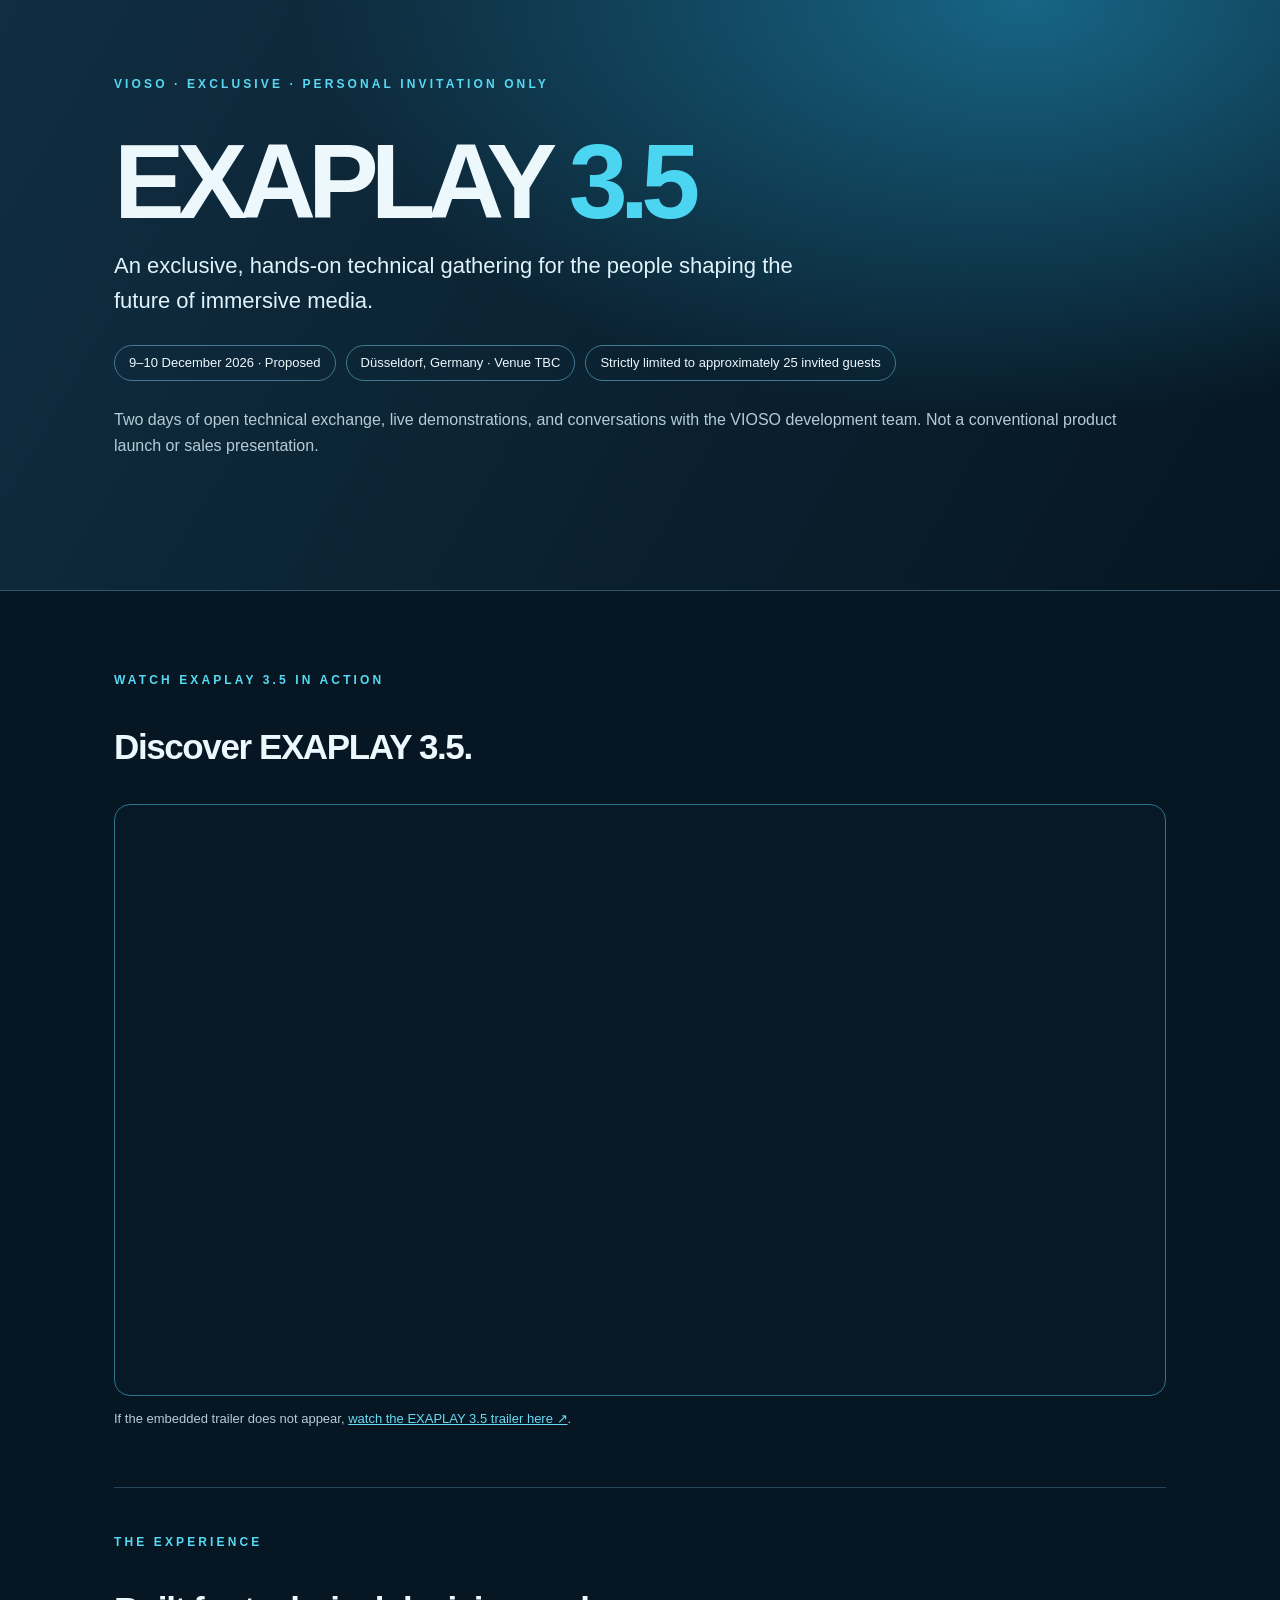
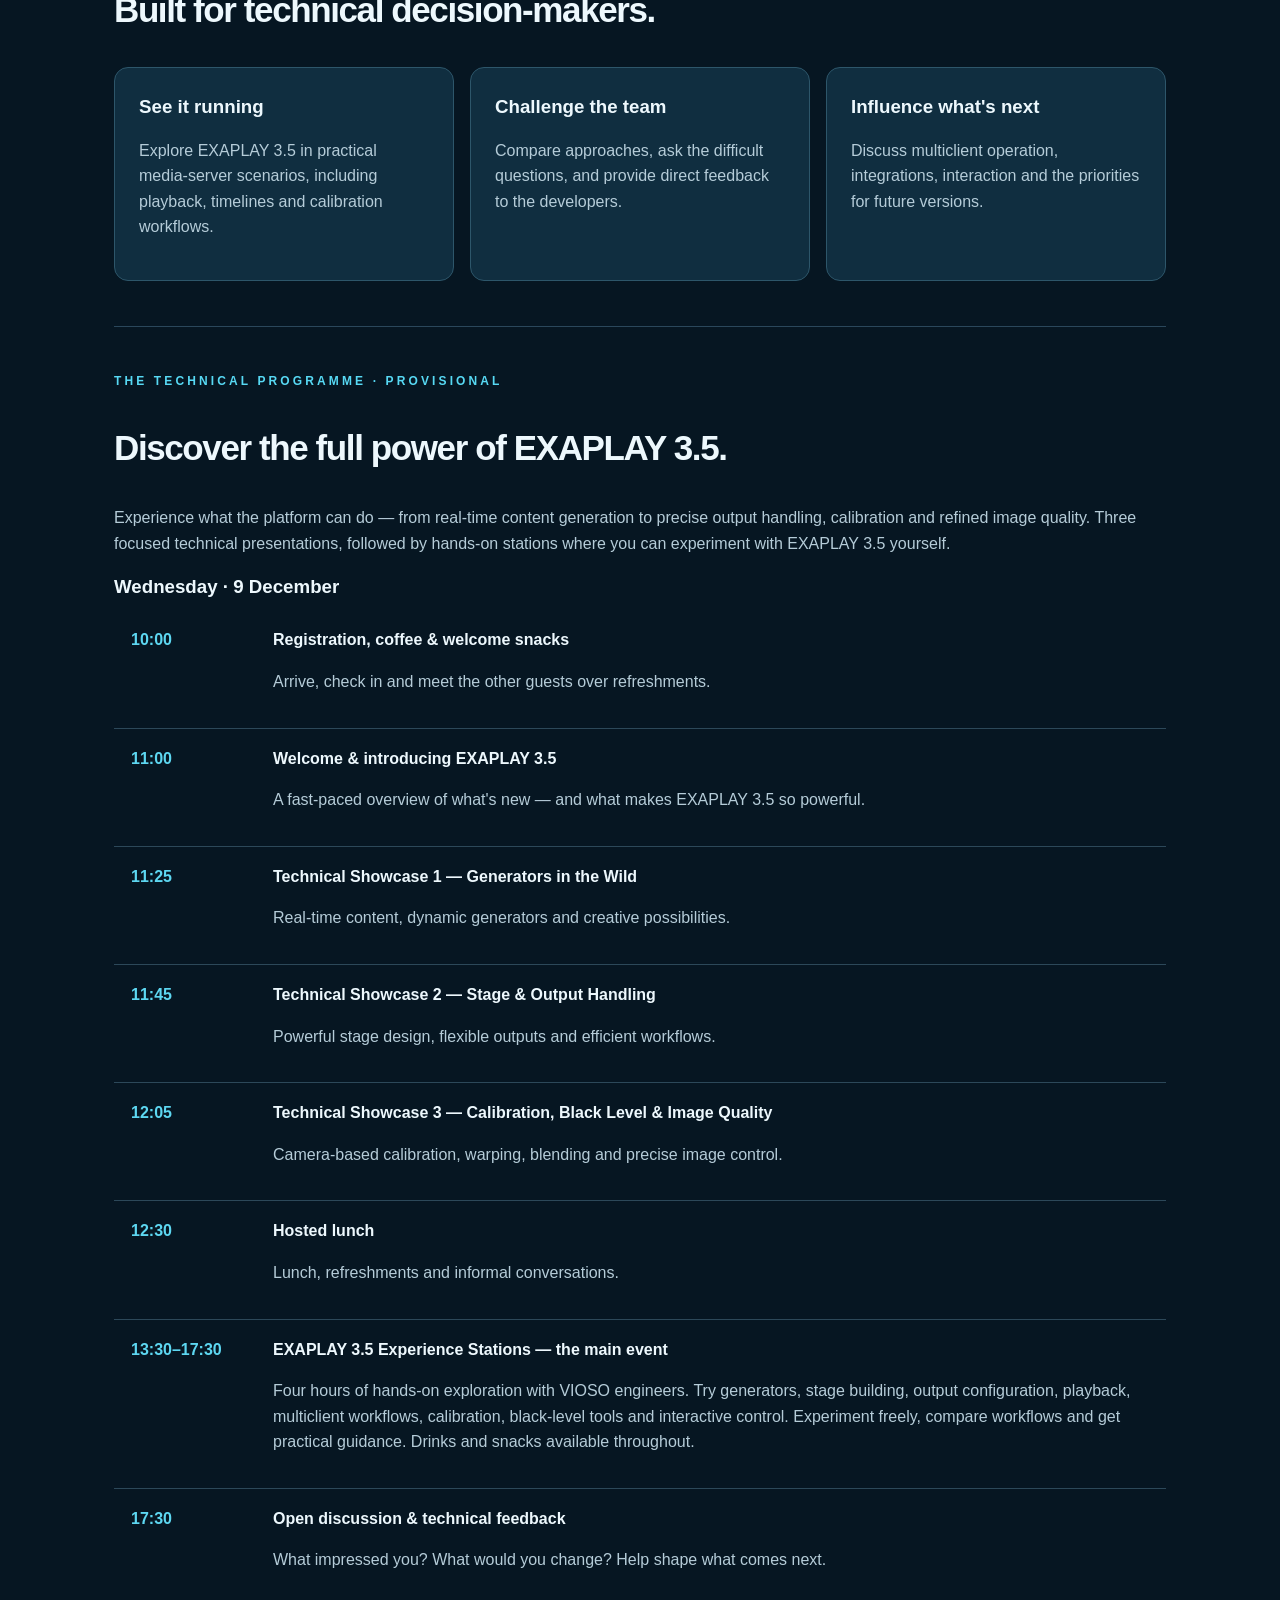
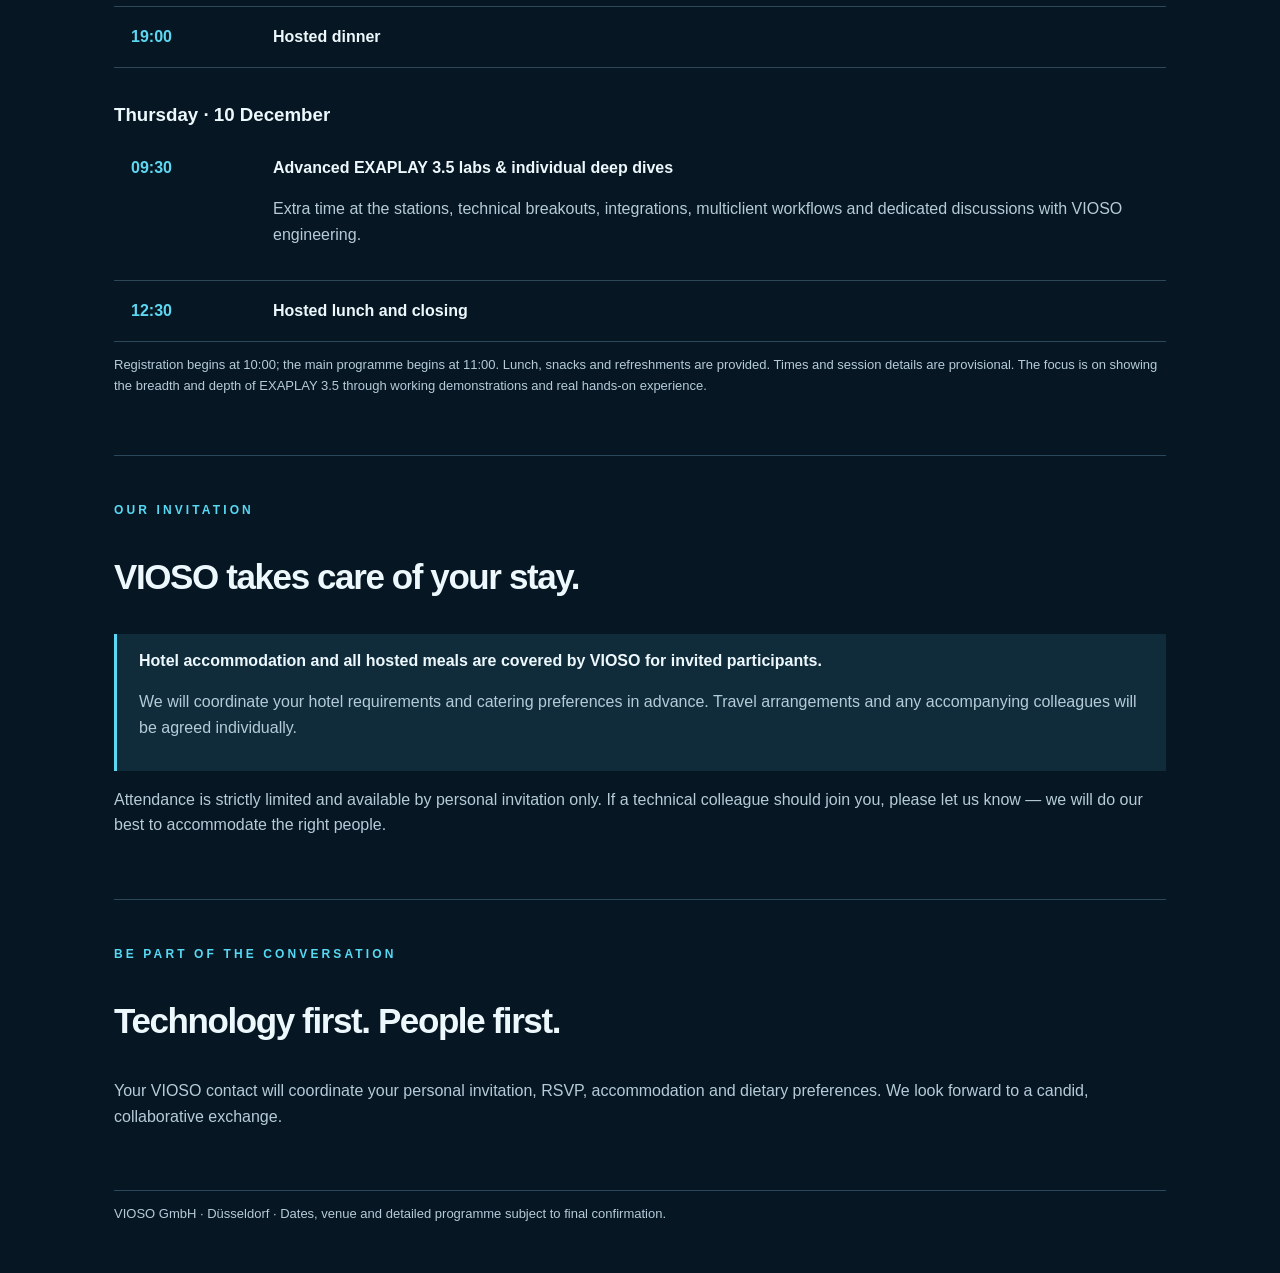
==== commit 09243ff9: "Highlight exclusive personal-invitation-only event" ====
--- a/event.html
+++ b/event.html
@@ -1,4 +1,4 @@
-<!doctype html><html lang="en"><head><meta charset="utf-8"><meta name="viewport" content="width=device-width,initial-scale=1"><title>EXAPLAY 3.5 · Private Technical Preview</title><style>*{box-sizing:border-box}body{margin:0;background:#061622;color:#edf8fd;font:16px/1.6 Inter,Segoe UI,Arial,sans-serif}main{max-width:1100px;margin:auto;padding:35px 24px}header{background:radial-gradient(ellipse at 80% 0,#176585 0,transparent 50%),linear-gradient(120deg,#102e41,#061622);padding:40px 0 80px;border-bottom:1px solid #335668}.eyebrow{letter-spacing:.26em;color:#57d9f4;font-weight:700;font-size:12px}h1{font-size:clamp(48px,9vw,106px);letter-spacing:-.075em;line-height:1;margin:34px 0 14px}h2{font-size:35px;letter-spacing:-.04em}h3{margin:0 0 8px}p{color:#b5ccd8}.lead{font-size:22px;max-width:730px;color:#e0f3fc}.tags{display:flex;gap:10px;flex-wrap:wrap;margin:26px 0}.tag{border:1px solid #417b92;padding:7px 14px;border-radius:30px;font-size:13px}.section{padding:45px 0;border-bottom:1px solid #2a475b}.grid{display:grid;grid-template-columns:repeat(3,1fr);gap:16px}.card{padding:24px;background:#102e40;border:1px solid #2d566a;border-radius:14px}.agenda{display:grid;grid-template-columns:130px 1fr;gap:12px;padding:17px;border-bottom:1px solid #2c4859}.time{color:#5dd7f1;font-weight:800}.note{border-left:3px solid #5bd9f4;padding:14px 22px;background:#102c3b}.foot{font-size:13px}a{color:#6adaf3}@media(max-width:750px){.grid{grid-template-columns:1fr}.agenda{grid-template-columns:1fr}}</style></head><body><header><main><div class="eyebrow">VIOSO · BY PERSONAL INVITATION ONLY</div><h1>EXAPLAY <span style="color:#4cd5f1">3.5</span></h1><div class="lead">An exclusive, hands-on technical gathering for the people shaping the future of immersive media.</div><div class="tags"><span class="tag">9–10 December 2026 · Proposed</span><span class="tag">Düsseldorf, Germany · Venue TBC</span><span class="tag">Approximately 25 invited guests</span></div><p>Two days of open technical exchange, live demonstrations, and conversations with the VIOSO development team. Not a conventional product launch or sales presentation.</p></main></header><main><section class="section"><div class="eyebrow">WATCH EXAPLAY 3.5 IN ACTION</div><h2>Discover EXAPLAY 3.5.</h2><div style="position:relative;aspect-ratio:16/9;background:#071927;border:1px solid #2c728e;border-radius:16px;overflow:hidden"><iframe src="https://videos.cool.vioso.info/exaplay35/" title="EXAPLAY 3.5 trailer" loading="lazy" allow="autoplay;fullscreen;picture-in-picture" allowfullscreen style="width:100%;height:100%;border:0"></iframe></div><p class="foot">If the embedded trailer does not appear, <a href="https://videos.cool.vioso.info/exaplay35/" target="_blank" rel="noopener noreferrer">watch the EXAPLAY 3.5 trailer here ↗</a>.</p></section><section class="section"><div class="eyebrow">THE EXPERIENCE</div><h2>Built for technical decision-makers.</h2><div class="grid"><div class="card"><h3>See it running</h3><p>Explore EXAPLAY 3.5 in practical media-server scenarios, including playback, timelines and calibration workflows.</p></div><div class="card"><h3>Challenge the team</h3><p>Compare approaches, ask the difficult questions, and provide direct feedback to the developers.</p></div><div class="card"><h3>Influence what's next</h3><p>Discuss multiclient operation, integrations, interaction and the priorities for future versions.</p></div></div></section><section class="section"><div class="eyebrow">THE TECHNICAL PROGRAMME · PROVISIONAL</div><h2>Discover the full power of EXAPLAY 3.5.</h2><p>Experience what the platform can do — from real-time content generation to precise output handling, calibration and refined image quality. Three focused technical presentations, followed by hands-on stations where you can experiment with EXAPLAY 3.5 yourself.</p><h3>Wednesday · 9 December</h3>
+<!doctype html><html lang="en"><head><meta charset="utf-8"><meta name="viewport" content="width=device-width,initial-scale=1"><title>EXAPLAY 3.5 · Private Technical Preview</title><style>*{box-sizing:border-box}body{margin:0;background:#061622;color:#edf8fd;font:16px/1.6 Inter,Segoe UI,Arial,sans-serif}main{max-width:1100px;margin:auto;padding:35px 24px}header{background:radial-gradient(ellipse at 80% 0,#176585 0,transparent 50%),linear-gradient(120deg,#102e41,#061622);padding:40px 0 80px;border-bottom:1px solid #335668}.eyebrow{letter-spacing:.26em;color:#57d9f4;font-weight:700;font-size:12px}h1{font-size:clamp(48px,9vw,106px);letter-spacing:-.075em;line-height:1;margin:34px 0 14px}h2{font-size:35px;letter-spacing:-.04em}h3{margin:0 0 8px}p{color:#b5ccd8}.lead{font-size:22px;max-width:730px;color:#e0f3fc}.tags{display:flex;gap:10px;flex-wrap:wrap;margin:26px 0}.tag{border:1px solid #417b92;padding:7px 14px;border-radius:30px;font-size:13px}.section{padding:45px 0;border-bottom:1px solid #2a475b}.grid{display:grid;grid-template-columns:repeat(3,1fr);gap:16px}.card{padding:24px;background:#102e40;border:1px solid #2d566a;border-radius:14px}.agenda{display:grid;grid-template-columns:130px 1fr;gap:12px;padding:17px;border-bottom:1px solid #2c4859}.time{color:#5dd7f1;font-weight:800}.note{border-left:3px solid #5bd9f4;padding:14px 22px;background:#102c3b}.foot{font-size:13px}a{color:#6adaf3}@media(max-width:750px){.grid{grid-template-columns:1fr}.agenda{grid-template-columns:1fr}}</style></head><body><header><main><div class="eyebrow">VIOSO · EXCLUSIVE · PERSONAL INVITATION ONLY</div><h1>EXAPLAY <span style="color:#4cd5f1">3.5</span></h1><div class="lead">An exclusive, hands-on technical gathering for the people shaping the future of immersive media.</div><div class="tags"><span class="tag">9–10 December 2026 · Proposed</span><span class="tag">Düsseldorf, Germany · Venue TBC</span><span class="tag">Strictly limited to approximately 25 invited guests</span></div><p>Two days of open technical exchange, live demonstrations, and conversations with the VIOSO development team. Not a conventional product launch or sales presentation.</p></main></header><main><section class="section"><div class="eyebrow">WATCH EXAPLAY 3.5 IN ACTION</div><h2>Discover EXAPLAY 3.5.</h2><div style="position:relative;aspect-ratio:16/9;background:#071927;border:1px solid #2c728e;border-radius:16px;overflow:hidden"><iframe src="https://videos.cool.vioso.info/exaplay35/" title="EXAPLAY 3.5 trailer" loading="lazy" allow="autoplay;fullscreen;picture-in-picture" allowfullscreen style="width:100%;height:100%;border:0"></iframe></div><p class="foot">If the embedded trailer does not appear, <a href="https://videos.cool.vioso.info/exaplay35/" target="_blank" rel="noopener noreferrer">watch the EXAPLAY 3.5 trailer here ↗</a>.</p></section><section class="section"><div class="eyebrow">THE EXPERIENCE</div><h2>Built for technical decision-makers.</h2><div class="grid"><div class="card"><h3>See it running</h3><p>Explore EXAPLAY 3.5 in practical media-server scenarios, including playback, timelines and calibration workflows.</p></div><div class="card"><h3>Challenge the team</h3><p>Compare approaches, ask the difficult questions, and provide direct feedback to the developers.</p></div><div class="card"><h3>Influence what's next</h3><p>Discuss multiclient operation, integrations, interaction and the priorities for future versions.</p></div></div></section><section class="section"><div class="eyebrow">THE TECHNICAL PROGRAMME · PROVISIONAL</div><h2>Discover the full power of EXAPLAY 3.5.</h2><p>Experience what the platform can do — from real-time content generation to precise output handling, calibration and refined image quality. Three focused technical presentations, followed by hands-on stations where you can experiment with EXAPLAY 3.5 yourself.</p><h3>Wednesday · 9 December</h3>
 <div class="agenda"><div class="time">10:00</div><div><strong>Registration, coffee &amp; welcome snacks</strong><p>Arrive, check in and meet the other guests over refreshments.</p></div></div>
 <div class="agenda"><div class="time">11:00</div><div><strong>Welcome &amp; introducing EXAPLAY 3.5</strong><p>A fast-paced overview of what's new — and what makes EXAPLAY 3.5 so powerful.</p></div></div>
 <div class="agenda"><div class="time">11:25</div><div><strong>Technical Showcase 1 — Generators in the Wild</strong><p>Real-time content, dynamic generators and creative possibilities.</p></div></div>
@@ -7,4 +7,4 @@
 <div class="agenda"><div class="time">12:30</div><div><strong>Hosted lunch</strong><p>Lunch, refreshments and informal conversations.</p></div></div>
 <div class="agenda"><div class="time">13:30–17:30</div><div><strong>EXAPLAY 3.5 Experience Stations — the main event</strong><p>Four hours of hands-on exploration with VIOSO engineers. Try generators, stage building, output configuration, playback, multiclient workflows, calibration, black-level tools and interactive control. Experiment freely, compare workflows and get practical guidance. Drinks and snacks available throughout.</p></div></div>
 <div class="agenda"><div class="time">17:30</div><div><strong>Open discussion &amp; technical feedback</strong><p>What impressed you? What would you change? Help shape what comes next.</p></div></div>
-<div class="agenda"><div class="time">19:00</div><div><strong>Hosted dinner</strong></div></div><h3 style="margin-top:32px">Thursday · 10 December</h3><div class="agenda"><div class="time">09:30</div><div><strong>Advanced EXAPLAY 3.5 labs &amp; individual deep dives</strong><p>Extra time at the stations, technical breakouts, integrations, multiclient workflows and dedicated discussions with VIOSO engineering.</p></div></div><div class="agenda"><div class="time">12:30</div><div><strong>Hosted lunch and closing</strong></div></div><p class="foot">Registration begins at 10:00; the main programme begins at 11:00. Lunch, snacks and refreshments are provided. Times and session details are provisional. The focus is on showing the breadth and depth of EXAPLAY 3.5 through working demonstrations and real hands-on experience.</p></section><section class="section"><div class="eyebrow">OUR INVITATION</div><h2>VIOSO takes care of your stay.</h2><div class="note"><strong>Hotel accommodation and all hosted meals are covered by VIOSO for invited participants.</strong><p>We will coordinate your hotel requirements and catering preferences in advance. Travel arrangements and any accompanying colleagues will be agreed individually.</p></div><p>Participation is limited and by personal invitation. If a technical colleague should join you, please let us know — we will do our best to accommodate the right people.</p></section><section class="section"><div class="eyebrow">BE PART OF THE CONVERSATION</div><h2>Technology first. People first.</h2><p>Your VIOSO contact will coordinate your personal invitation, RSVP, accommodation and dietary preferences. We look forward to a candid, collaborative exchange.</p></section><p class="foot">VIOSO GmbH · Düsseldorf · Dates, venue and detailed programme subject to final confirmation.</p></main></body></html>+<div class="agenda"><div class="time">19:00</div><div><strong>Hosted dinner</strong></div></div><h3 style="margin-top:32px">Thursday · 10 December</h3><div class="agenda"><div class="time">09:30</div><div><strong>Advanced EXAPLAY 3.5 labs &amp; individual deep dives</strong><p>Extra time at the stations, technical breakouts, integrations, multiclient workflows and dedicated discussions with VIOSO engineering.</p></div></div><div class="agenda"><div class="time">12:30</div><div><strong>Hosted lunch and closing</strong></div></div><p class="foot">Registration begins at 10:00; the main programme begins at 11:00. Lunch, snacks and refreshments are provided. Times and session details are provisional. The focus is on showing the breadth and depth of EXAPLAY 3.5 through working demonstrations and real hands-on experience.</p></section><section class="section"><div class="eyebrow">OUR INVITATION</div><h2>VIOSO takes care of your stay.</h2><div class="note"><strong>Hotel accommodation and all hosted meals are covered by VIOSO for invited participants.</strong><p>We will coordinate your hotel requirements and catering preferences in advance. Travel arrangements and any accompanying colleagues will be agreed individually.</p></div><p>Attendance is strictly limited and available by personal invitation only. If a technical colleague should join you, please let us know — we will do our best to accommodate the right people.</p></section><section class="section"><div class="eyebrow">BE PART OF THE CONVERSATION</div><h2>Technology first. People first.</h2><p>Your VIOSO contact will coordinate your personal invitation, RSVP, accommodation and dietary preferences. We look forward to a candid, collaborative exchange.</p></section><p class="foot">VIOSO GmbH · Düsseldorf · Dates, venue and detailed programme subject to final confirmation.</p></main></body></html>
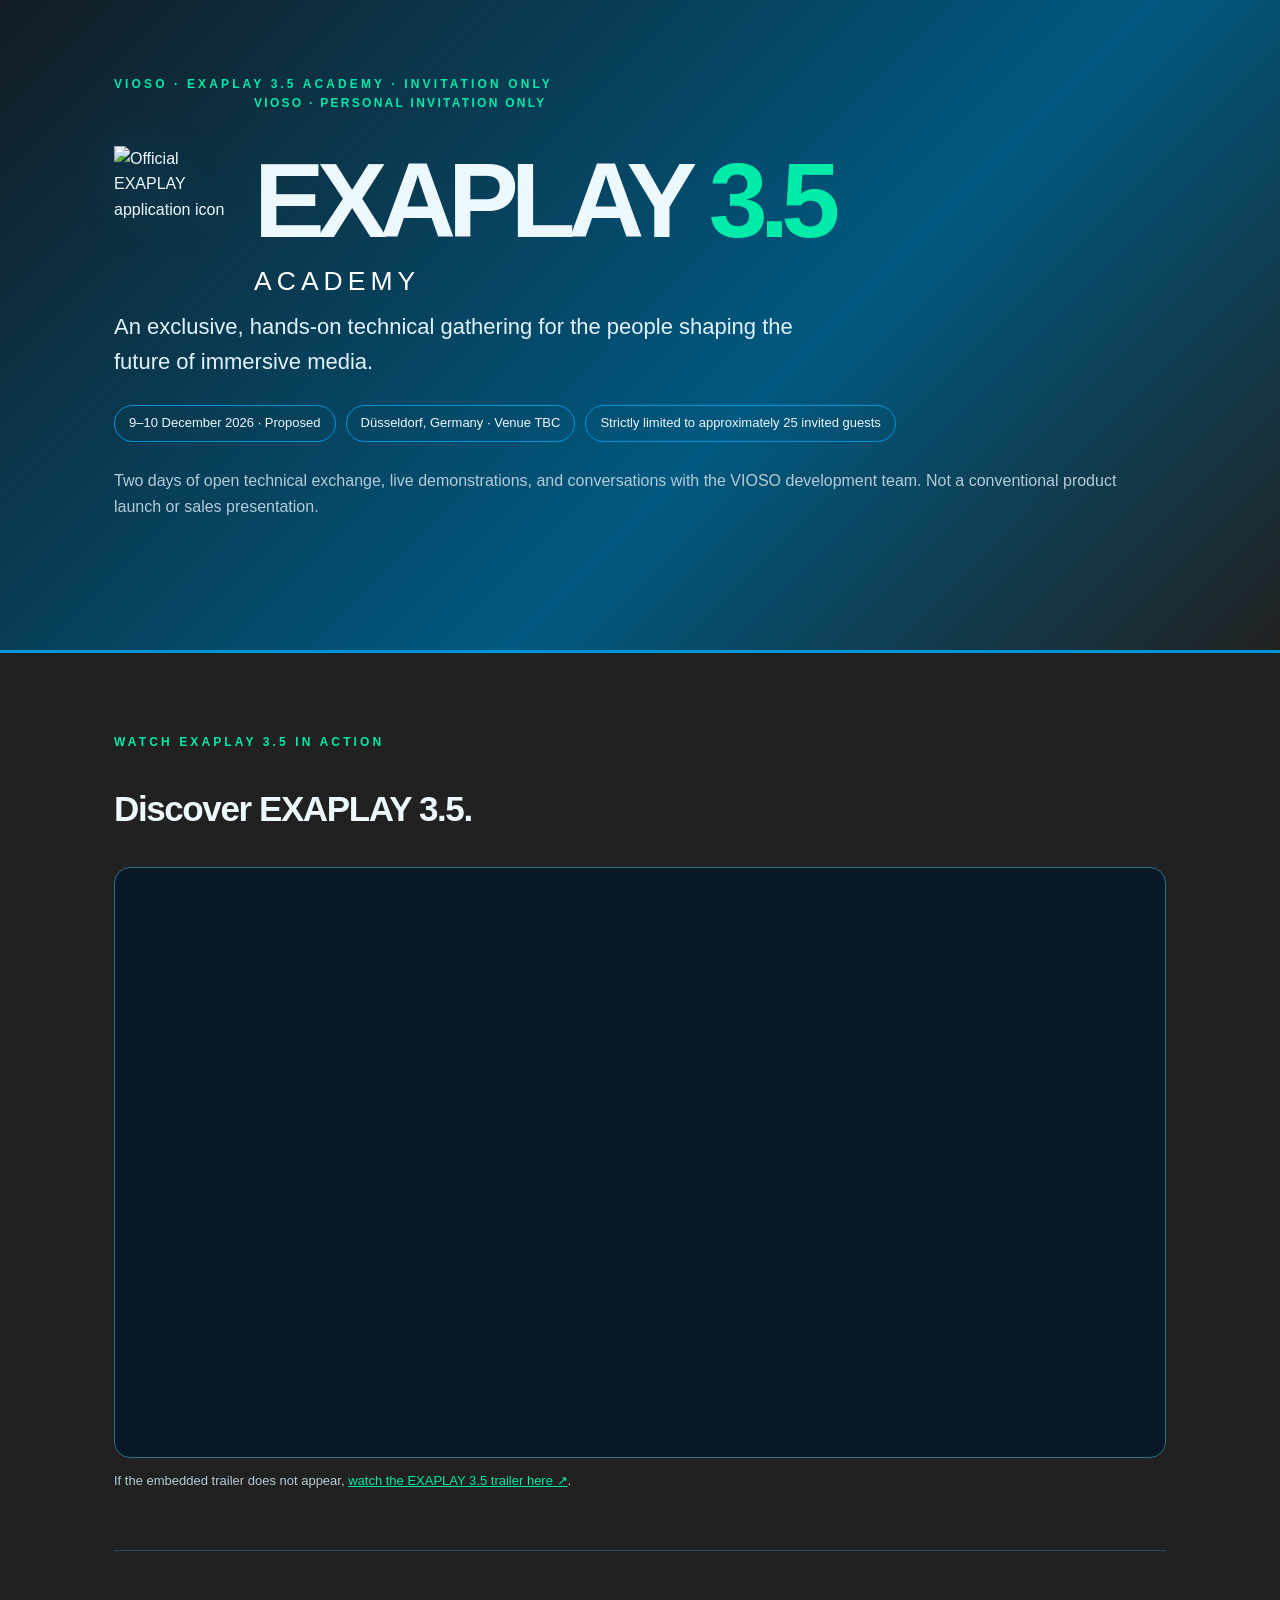
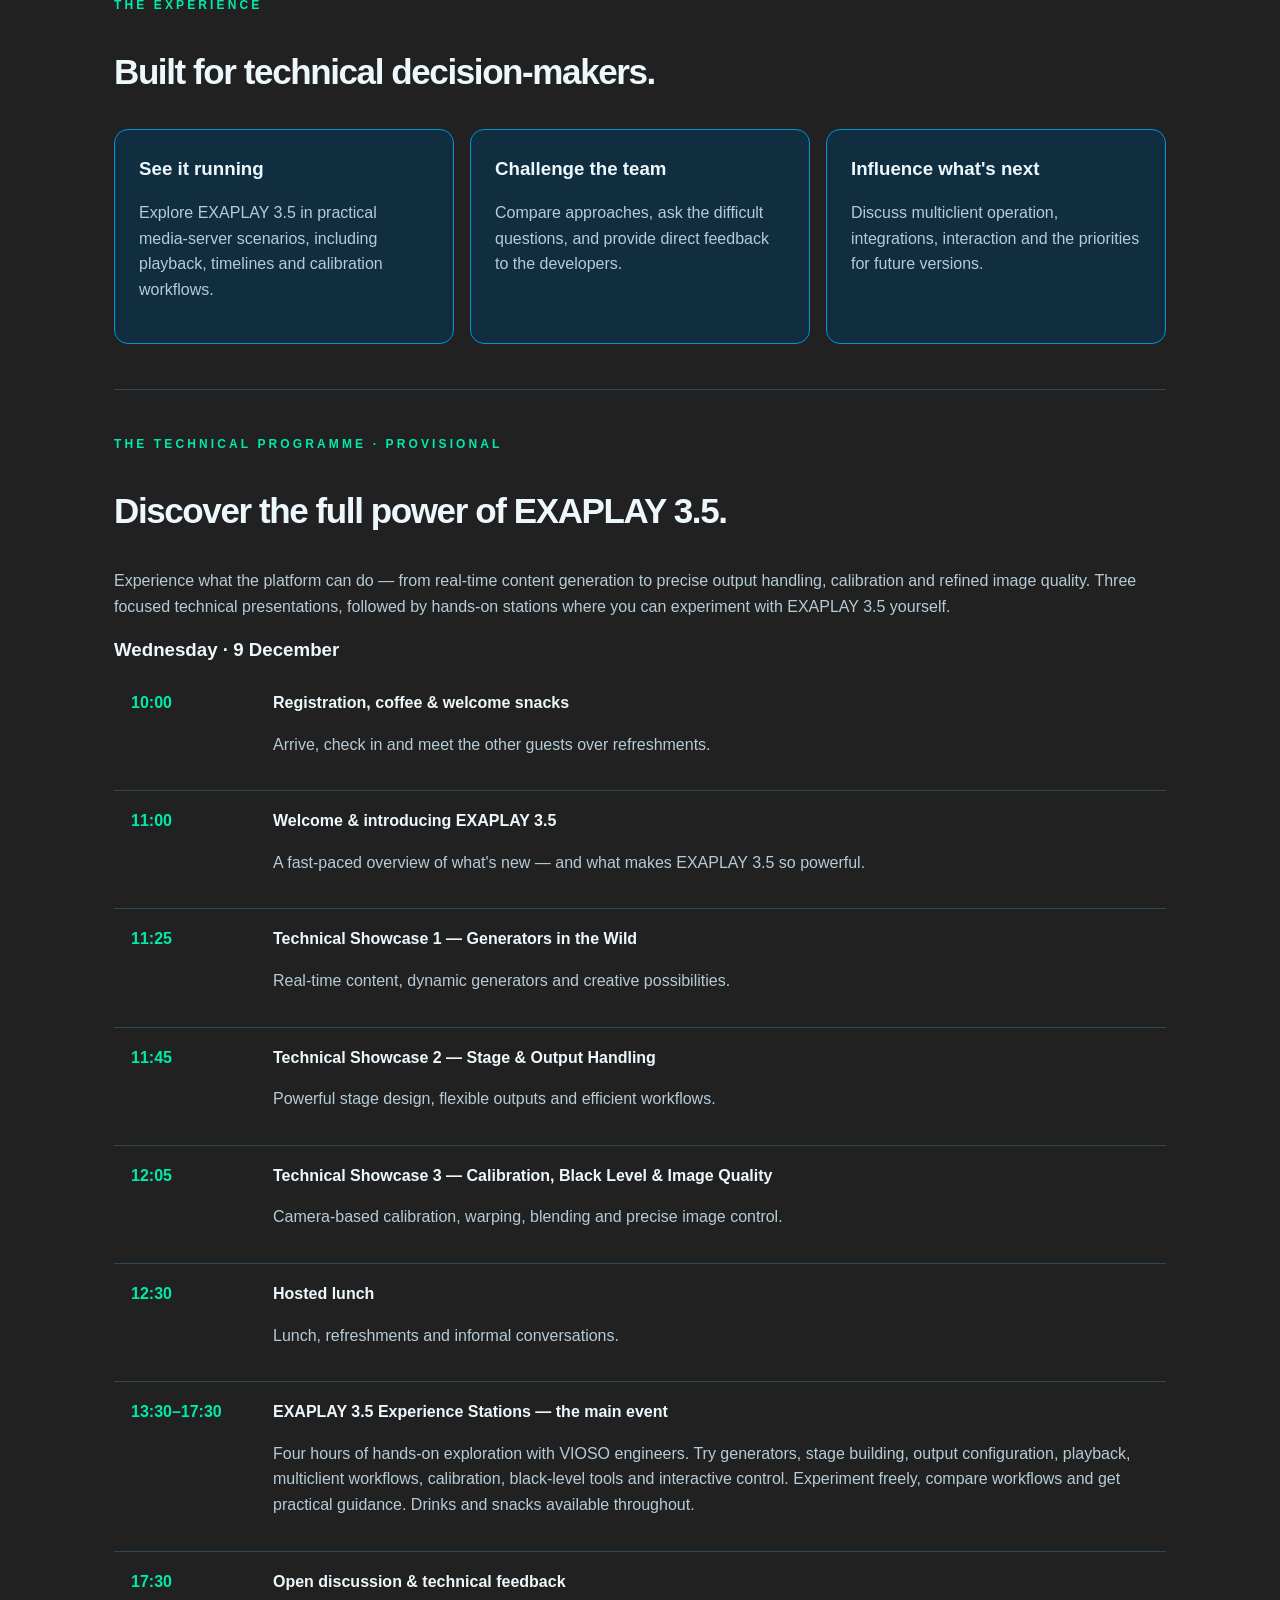
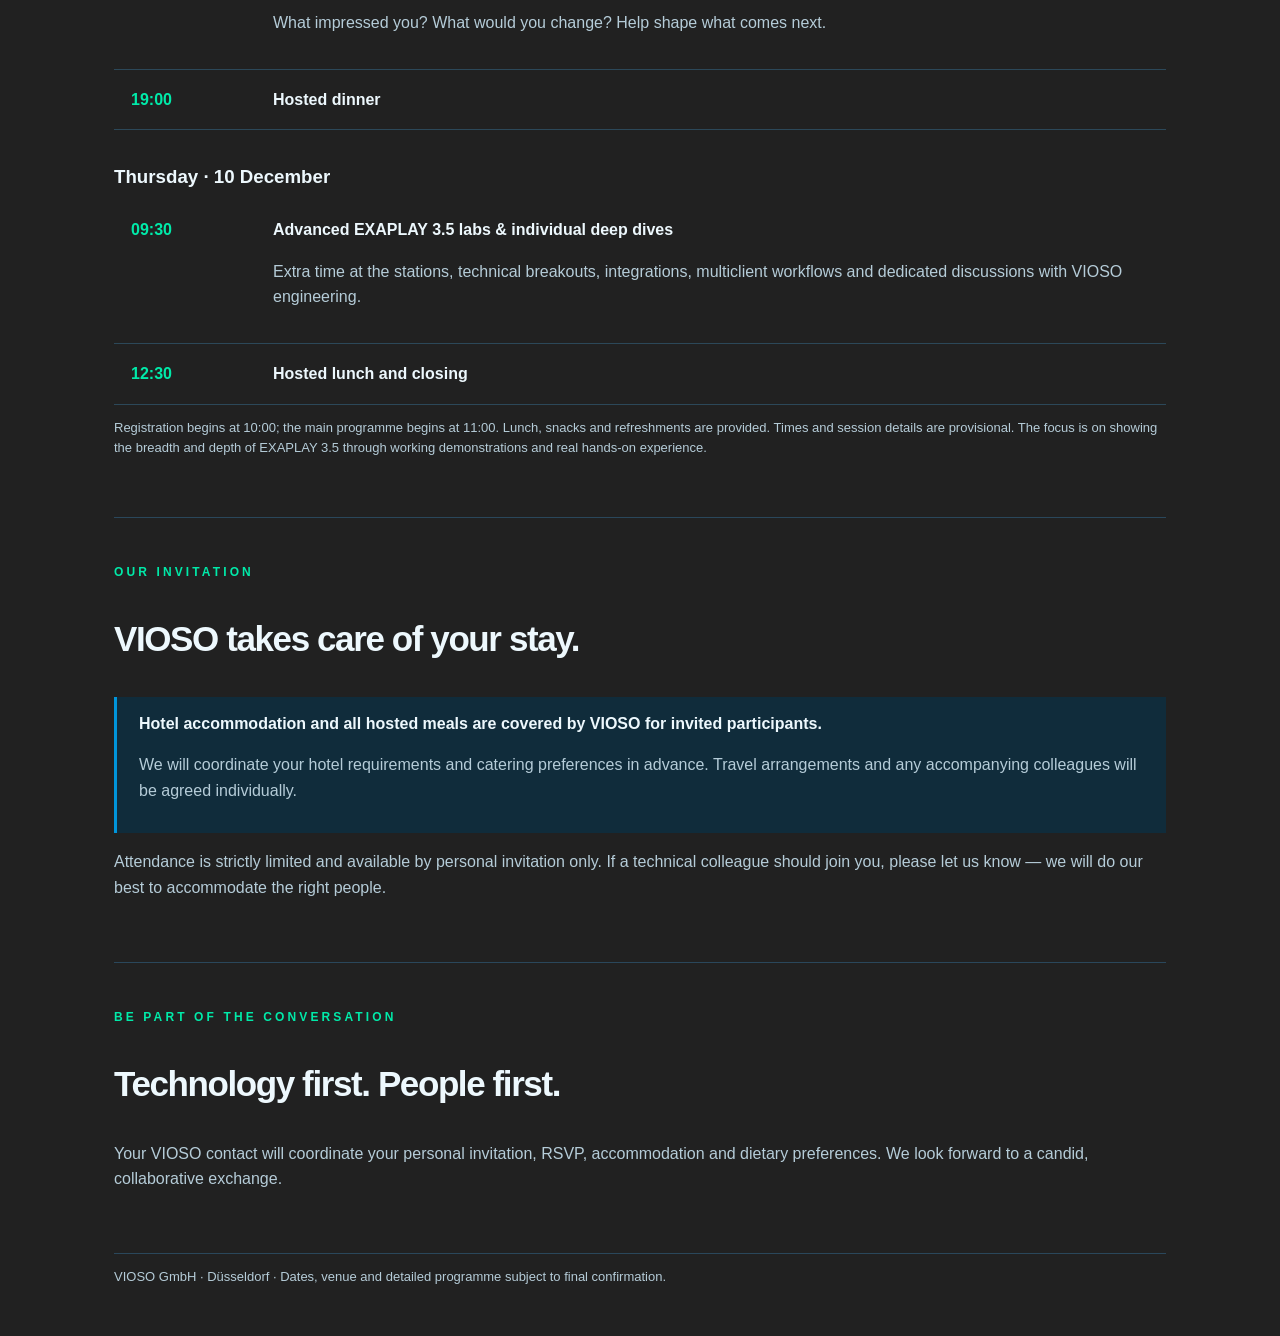
==== commit 325565bf: "Brand Academy with official EXAPLAY icon from product repository" ====
--- a/event.html
+++ b/event.html
@@ -1,4 +1,4 @@
-<!doctype html><html lang="en"><head><meta charset="utf-8"><meta name="viewport" content="width=device-width,initial-scale=1"><title>EXAPLAY 3.5 · Private Technical Preview</title><style>*{box-sizing:border-box}body{margin:0;background:#061622;color:#edf8fd;font:16px/1.6 Inter,Segoe UI,Arial,sans-serif}main{max-width:1100px;margin:auto;padding:35px 24px}header{background:radial-gradient(ellipse at 80% 0,#176585 0,transparent 50%),linear-gradient(120deg,#102e41,#061622);padding:40px 0 80px;border-bottom:1px solid #335668}.eyebrow{letter-spacing:.26em;color:#57d9f4;font-weight:700;font-size:12px}h1{font-size:clamp(48px,9vw,106px);letter-spacing:-.075em;line-height:1;margin:34px 0 14px}h2{font-size:35px;letter-spacing:-.04em}h3{margin:0 0 8px}p{color:#b5ccd8}.lead{font-size:22px;max-width:730px;color:#e0f3fc}.tags{display:flex;gap:10px;flex-wrap:wrap;margin:26px 0}.tag{border:1px solid #417b92;padding:7px 14px;border-radius:30px;font-size:13px}.section{padding:45px 0;border-bottom:1px solid #2a475b}.grid{display:grid;grid-template-columns:repeat(3,1fr);gap:16px}.card{padding:24px;background:#102e40;border:1px solid #2d566a;border-radius:14px}.agenda{display:grid;grid-template-columns:130px 1fr;gap:12px;padding:17px;border-bottom:1px solid #2c4859}.time{color:#5dd7f1;font-weight:800}.note{border-left:3px solid #5bd9f4;padding:14px 22px;background:#102c3b}.foot{font-size:13px}a{color:#6adaf3}@media(max-width:750px){.grid{grid-template-columns:1fr}.agenda{grid-template-columns:1fr}}</style></head><body><header><main><div class="eyebrow">VIOSO · EXCLUSIVE · PERSONAL INVITATION ONLY</div><h1>EXAPLAY <span style="color:#4cd5f1">3.5</span></h1><div class="lead">An exclusive, hands-on technical gathering for the people shaping the future of immersive media.</div><div class="tags"><span class="tag">9–10 December 2026 · Proposed</span><span class="tag">Düsseldorf, Germany · Venue TBC</span><span class="tag">Strictly limited to approximately 25 invited guests</span></div><p>Two days of open technical exchange, live demonstrations, and conversations with the VIOSO development team. Not a conventional product launch or sales presentation.</p></main></header><main><section class="section"><div class="eyebrow">WATCH EXAPLAY 3.5 IN ACTION</div><h2>Discover EXAPLAY 3.5.</h2><div style="position:relative;aspect-ratio:16/9;background:#071927;border:1px solid #2c728e;border-radius:16px;overflow:hidden"><iframe src="https://videos.cool.vioso.info/exaplay35/" title="EXAPLAY 3.5 trailer" loading="lazy" allow="autoplay;fullscreen;picture-in-picture" allowfullscreen style="width:100%;height:100%;border:0"></iframe></div><p class="foot">If the embedded trailer does not appear, <a href="https://videos.cool.vioso.info/exaplay35/" target="_blank" rel="noopener noreferrer">watch the EXAPLAY 3.5 trailer here ↗</a>.</p></section><section class="section"><div class="eyebrow">THE EXPERIENCE</div><h2>Built for technical decision-makers.</h2><div class="grid"><div class="card"><h3>See it running</h3><p>Explore EXAPLAY 3.5 in practical media-server scenarios, including playback, timelines and calibration workflows.</p></div><div class="card"><h3>Challenge the team</h3><p>Compare approaches, ask the difficult questions, and provide direct feedback to the developers.</p></div><div class="card"><h3>Influence what's next</h3><p>Discuss multiclient operation, integrations, interaction and the priorities for future versions.</p></div></div></section><section class="section"><div class="eyebrow">THE TECHNICAL PROGRAMME · PROVISIONAL</div><h2>Discover the full power of EXAPLAY 3.5.</h2><p>Experience what the platform can do — from real-time content generation to precise output handling, calibration and refined image quality. Three focused technical presentations, followed by hands-on stations where you can experiment with EXAPLAY 3.5 yourself.</p><h3>Wednesday · 9 December</h3>
+<!doctype html><html lang="en"><head><meta charset="utf-8"><meta name="viewport" content="width=device-width,initial-scale=1"><title>EXAPLAY 3.5 Academy · VIOSO</title><style>*{box-sizing:border-box}body{margin:0;background:#061622;color:#edf8fd;font:16px/1.6 Inter,Segoe UI,Arial,sans-serif}main{max-width:1100px;margin:auto;padding:35px 24px}header{background:radial-gradient(ellipse at 80% 0,#176585 0,transparent 50%),linear-gradient(120deg,#102e41,#061622);padding:40px 0 80px;border-bottom:1px solid #335668}.eyebrow{letter-spacing:.26em;color:#57d9f4;font-weight:700;font-size:12px}h1{font-size:clamp(48px,9vw,106px);letter-spacing:-.075em;line-height:1;margin:34px 0 14px}h2{font-size:35px;letter-spacing:-.04em}h3{margin:0 0 8px}p{color:#b5ccd8}.lead{font-size:22px;max-width:730px;color:#e0f3fc}.tags{display:flex;gap:10px;flex-wrap:wrap;margin:26px 0}.tag{border:1px solid #417b92;padding:7px 14px;border-radius:30px;font-size:13px}.section{padding:45px 0;border-bottom:1px solid #2a475b}.grid{display:grid;grid-template-columns:repeat(3,1fr);gap:16px}.card{padding:24px;background:#102e40;border:1px solid #2d566a;border-radius:14px}.agenda{display:grid;grid-template-columns:130px 1fr;gap:12px;padding:17px;border-bottom:1px solid #2c4859}.time{color:#5dd7f1;font-weight:800}.note{border-left:3px solid #5bd9f4;padding:14px 22px;background:#102c3b}.foot{font-size:13px}a{color:#6adaf3}@media(max-width:750px){.grid{grid-template-columns:1fr}.agenda{grid-template-columns:1fr}}.product-brand{display:flex;align-items:center;gap:28px}.product-brand img{width:112px;height:112px;object-fit:contain;filter:drop-shadow(0 0 20px #0095db55)}.product-brand small{display:block;font-size:.25em;letter-spacing:.19em;color:#fff;font-weight:500;margin-top:15px}.brand-label{color:#00eaa9;letter-spacing:.19em;font-size:12px;font-weight:bold}body{background:#212121;font-family:Quicksand,Segoe UI,Arial,sans-serif}header{background:linear-gradient(135deg,#131c24,#005980 60%,#212121);border-bottom:3px solid #0095db}.eyebrow,.time{color:#00eaa9}.tag,.card,.note{border-color:#0095db}a{color:#00eaa9}@media(max-width:600px){.product-brand{align-items:flex-start;gap:15px}.product-brand img{width:62px;height:62px}.product-brand h1{font-size:48px}}@import url('https://fonts.googleapis.com/css2?family=Quicksand:wght@400;500;700&display=swap');</style></head><body><header><main><div class="eyebrow">VIOSO · EXAPLAY 3.5 ACADEMY · INVITATION ONLY</div><div class="product-brand"><img src="https://media.githubusercontent.com/media/fritscherman/exagit/main/exaplay_frontend/src/assets/icon_exaplay.png" alt="Official EXAPLAY application icon" loading="eager"><div><div class="brand-label">VIOSO · PERSONAL INVITATION ONLY</div><h1>EXAPLAY <span style="color:#00eaa9">3.5</span><small> ACADEMY</small></h1></div></div><div class="lead">An exclusive, hands-on technical gathering for the people shaping the future of immersive media.</div><div class="tags"><span class="tag">9–10 December 2026 · Proposed</span><span class="tag">Düsseldorf, Germany · Venue TBC</span><span class="tag">Strictly limited to approximately 25 invited guests</span></div><p>Two days of open technical exchange, live demonstrations, and conversations with the VIOSO development team. Not a conventional product launch or sales presentation.</p></main></header><main><section class="section"><div class="eyebrow">WATCH EXAPLAY 3.5 IN ACTION</div><h2>Discover EXAPLAY 3.5.</h2><div style="position:relative;aspect-ratio:16/9;background:#071927;border:1px solid #2c728e;border-radius:16px;overflow:hidden"><iframe src="https://videos.cool.vioso.info/exaplay35/" title="EXAPLAY 3.5 trailer" loading="lazy" allow="autoplay;fullscreen;picture-in-picture" allowfullscreen style="width:100%;height:100%;border:0"></iframe></div><p class="foot">If the embedded trailer does not appear, <a href="https://videos.cool.vioso.info/exaplay35/" target="_blank" rel="noopener noreferrer">watch the EXAPLAY 3.5 trailer here ↗</a>.</p></section><section class="section"><div class="eyebrow">THE EXPERIENCE</div><h2>Built for technical decision-makers.</h2><div class="grid"><div class="card"><h3>See it running</h3><p>Explore EXAPLAY 3.5 in practical media-server scenarios, including playback, timelines and calibration workflows.</p></div><div class="card"><h3>Challenge the team</h3><p>Compare approaches, ask the difficult questions, and provide direct feedback to the developers.</p></div><div class="card"><h3>Influence what's next</h3><p>Discuss multiclient operation, integrations, interaction and the priorities for future versions.</p></div></div></section><section class="section"><div class="eyebrow">THE TECHNICAL PROGRAMME · PROVISIONAL</div><h2>Discover the full power of EXAPLAY 3.5.</h2><p>Experience what the platform can do — from real-time content generation to precise output handling, calibration and refined image quality. Three focused technical presentations, followed by hands-on stations where you can experiment with EXAPLAY 3.5 yourself.</p><h3>Wednesday · 9 December</h3>
 <div class="agenda"><div class="time">10:00</div><div><strong>Registration, coffee &amp; welcome snacks</strong><p>Arrive, check in and meet the other guests over refreshments.</p></div></div>
 <div class="agenda"><div class="time">11:00</div><div><strong>Welcome &amp; introducing EXAPLAY 3.5</strong><p>A fast-paced overview of what's new — and what makes EXAPLAY 3.5 so powerful.</p></div></div>
 <div class="agenda"><div class="time">11:25</div><div><strong>Technical Showcase 1 — Generators in the Wild</strong><p>Real-time content, dynamic generators and creative possibilities.</p></div></div>
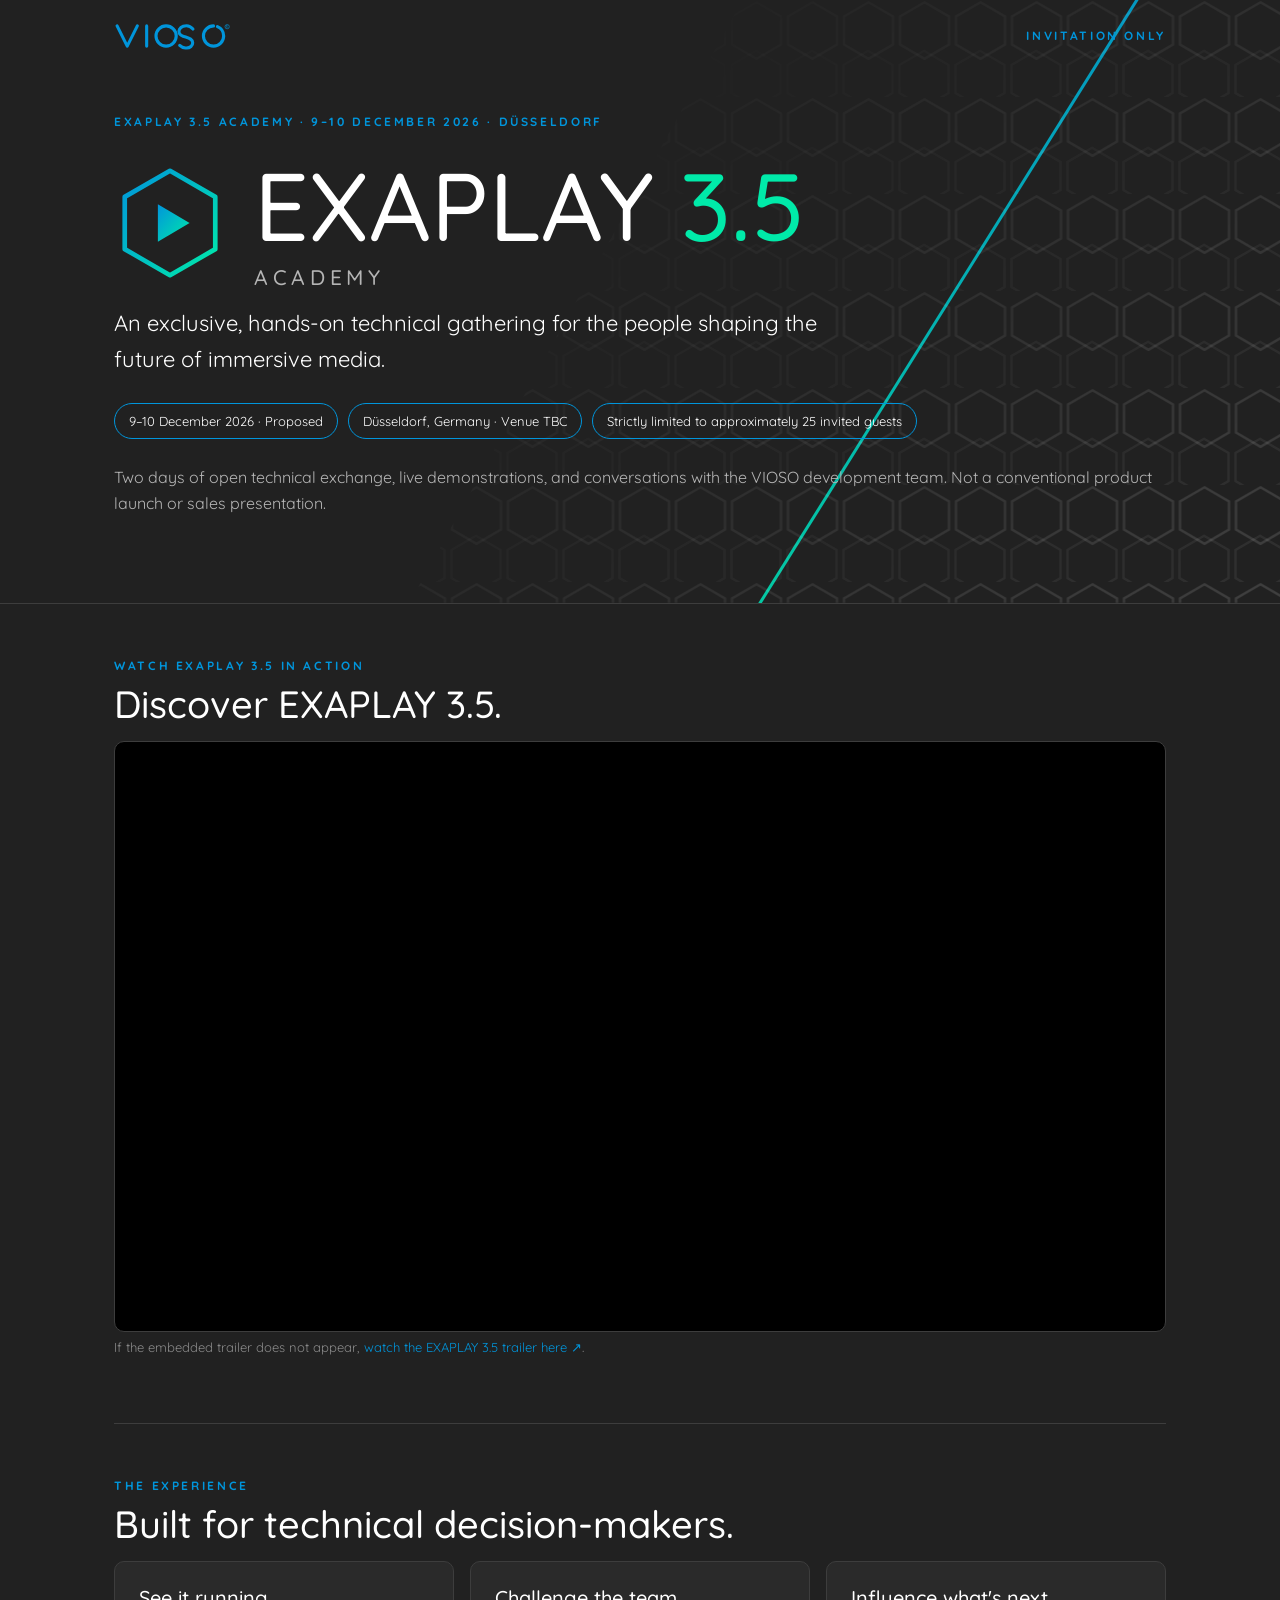
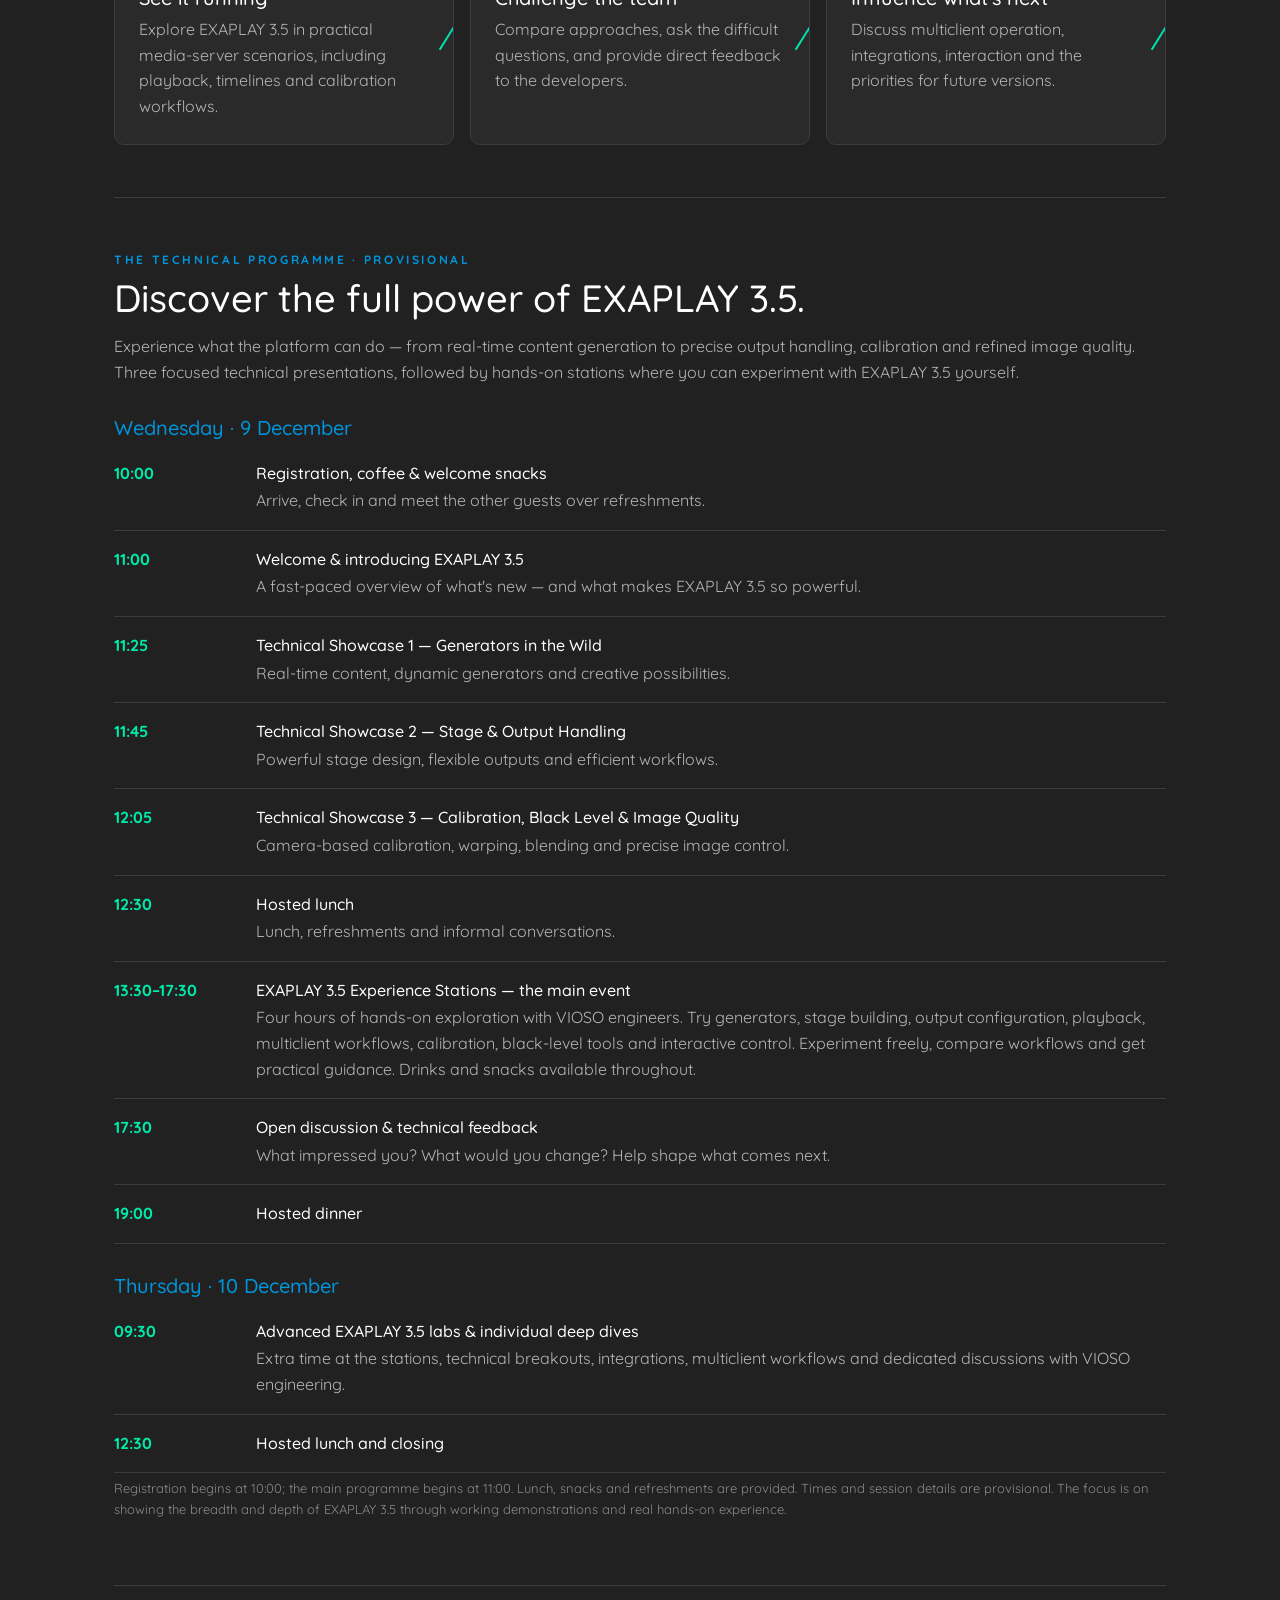
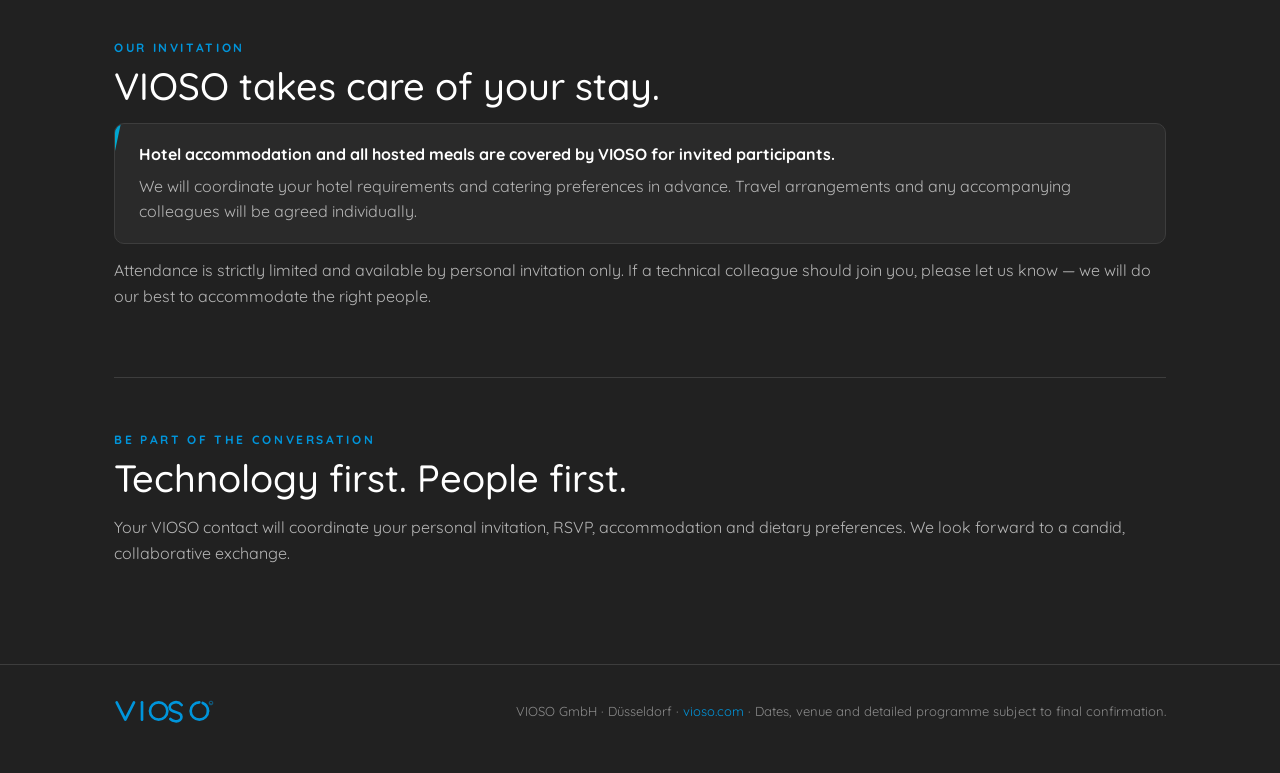
==== commit 835e76f3: "Apply VIOSO corporate design and fix broken links - Shared static/vioso.css with the styleguide toke" ====
--- a/event.html
+++ b/event.html
@@ -1,4 +1,47 @@
-<!doctype html><html lang="en"><head><meta charset="utf-8"><meta name="viewport" content="width=device-width,initial-scale=1"><title>EXAPLAY 3.5 Academy · VIOSO</title><style>*{box-sizing:border-box}body{margin:0;background:#061622;color:#edf8fd;font:16px/1.6 Inter,Segoe UI,Arial,sans-serif}main{max-width:1100px;margin:auto;padding:35px 24px}header{background:radial-gradient(ellipse at 80% 0,#176585 0,transparent 50%),linear-gradient(120deg,#102e41,#061622);padding:40px 0 80px;border-bottom:1px solid #335668}.eyebrow{letter-spacing:.26em;color:#57d9f4;font-weight:700;font-size:12px}h1{font-size:clamp(48px,9vw,106px);letter-spacing:-.075em;line-height:1;margin:34px 0 14px}h2{font-size:35px;letter-spacing:-.04em}h3{margin:0 0 8px}p{color:#b5ccd8}.lead{font-size:22px;max-width:730px;color:#e0f3fc}.tags{display:flex;gap:10px;flex-wrap:wrap;margin:26px 0}.tag{border:1px solid #417b92;padding:7px 14px;border-radius:30px;font-size:13px}.section{padding:45px 0;border-bottom:1px solid #2a475b}.grid{display:grid;grid-template-columns:repeat(3,1fr);gap:16px}.card{padding:24px;background:#102e40;border:1px solid #2d566a;border-radius:14px}.agenda{display:grid;grid-template-columns:130px 1fr;gap:12px;padding:17px;border-bottom:1px solid #2c4859}.time{color:#5dd7f1;font-weight:800}.note{border-left:3px solid #5bd9f4;padding:14px 22px;background:#102c3b}.foot{font-size:13px}a{color:#6adaf3}@media(max-width:750px){.grid{grid-template-columns:1fr}.agenda{grid-template-columns:1fr}}.product-brand{display:flex;align-items:center;gap:28px}.product-brand img{width:112px;height:112px;object-fit:contain;filter:drop-shadow(0 0 20px #0095db55)}.product-brand small{display:block;font-size:.25em;letter-spacing:.19em;color:#fff;font-weight:500;margin-top:15px}.brand-label{color:#00eaa9;letter-spacing:.19em;font-size:12px;font-weight:bold}body{background:#212121;font-family:Quicksand,Segoe UI,Arial,sans-serif}header{background:linear-gradient(135deg,#131c24,#005980 60%,#212121);border-bottom:3px solid #0095db}.eyebrow,.time{color:#00eaa9}.tag,.card,.note{border-color:#0095db}a{color:#00eaa9}@media(max-width:600px){.product-brand{align-items:flex-start;gap:15px}.product-brand img{width:62px;height:62px}.product-brand h1{font-size:48px}}@import url('https://fonts.googleapis.com/css2?family=Quicksand:wght@400;500;700&display=swap');</style></head><body><header><main><div class="eyebrow">VIOSO · EXAPLAY 3.5 ACADEMY · INVITATION ONLY</div><div class="product-brand"><img src="https://media.githubusercontent.com/media/fritscherman/exagit/main/exaplay_frontend/src/assets/icon_exaplay.png" alt="Official EXAPLAY application icon" loading="eager"><div><div class="brand-label">VIOSO · PERSONAL INVITATION ONLY</div><h1>EXAPLAY <span style="color:#00eaa9">3.5</span><small> ACADEMY</small></h1></div></div><div class="lead">An exclusive, hands-on technical gathering for the people shaping the future of immersive media.</div><div class="tags"><span class="tag">9–10 December 2026 · Proposed</span><span class="tag">Düsseldorf, Germany · Venue TBC</span><span class="tag">Strictly limited to approximately 25 invited guests</span></div><p>Two days of open technical exchange, live demonstrations, and conversations with the VIOSO development team. Not a conventional product launch or sales presentation.</p></main></header><main><section class="section"><div class="eyebrow">WATCH EXAPLAY 3.5 IN ACTION</div><h2>Discover EXAPLAY 3.5.</h2><div style="position:relative;aspect-ratio:16/9;background:#071927;border:1px solid #2c728e;border-radius:16px;overflow:hidden"><iframe src="https://videos.cool.vioso.info/exaplay35/" title="EXAPLAY 3.5 trailer" loading="lazy" allow="autoplay;fullscreen;picture-in-picture" allowfullscreen style="width:100%;height:100%;border:0"></iframe></div><p class="foot">If the embedded trailer does not appear, <a href="https://videos.cool.vioso.info/exaplay35/" target="_blank" rel="noopener noreferrer">watch the EXAPLAY 3.5 trailer here ↗</a>.</p></section><section class="section"><div class="eyebrow">THE EXPERIENCE</div><h2>Built for technical decision-makers.</h2><div class="grid"><div class="card"><h3>See it running</h3><p>Explore EXAPLAY 3.5 in practical media-server scenarios, including playback, timelines and calibration workflows.</p></div><div class="card"><h3>Challenge the team</h3><p>Compare approaches, ask the difficult questions, and provide direct feedback to the developers.</p></div><div class="card"><h3>Influence what's next</h3><p>Discuss multiclient operation, integrations, interaction and the priorities for future versions.</p></div></div></section><section class="section"><div class="eyebrow">THE TECHNICAL PROGRAMME · PROVISIONAL</div><h2>Discover the full power of EXAPLAY 3.5.</h2><p>Experience what the platform can do — from real-time content generation to precise output handling, calibration and refined image quality. Three focused technical presentations, followed by hands-on stations where you can experiment with EXAPLAY 3.5 yourself.</p><h3>Wednesday · 9 December</h3>
+<!doctype html><html lang="en"><head><meta charset="utf-8"><meta name="viewport" content="width=device-width,initial-scale=1"><title>EXAPLAY 3.5 Academy · VIOSO</title>
+<meta name="description" content="EXAPLAY 3.5 Academy – an invitation-only, hands-on technical gathering hosted by VIOSO in Düsseldorf, 9–10 December 2026.">
+<link rel="icon" type="image/svg+xml" href="/static/favicon.svg">
+<link rel="preconnect" href="https://fonts.googleapis.com"><link rel="preconnect" href="https://fonts.gstatic.com" crossorigin>
+<link rel="stylesheet" href="https://fonts.googleapis.com/css2?family=Quicksand:wght@400;500;700&display=swap">
+<link rel="stylesheet" href="/static/vioso.css">
+<style>
+.inner{max-width:1100px;margin:auto;padding:0 24px}
+.topbar{display:flex;align-items:center;justify-content:space-between;gap:16px;padding:22px 0}
+.topbar .vioso-wordmark{font-size:28px}
+header{background:var(--vioso-bg);border-bottom:1px solid var(--vioso-line)}
+.hero{padding:40px 0 70px}
+.product-brand{display:flex;align-items:center;gap:28px;margin:26px 0 10px}
+.product-brand img{width:112px;height:112px;flex:none}
+h1{font-size:clamp(44px,8vw,96px);line-height:1;margin:0}
+h1 small{display:block;font-size:.22em;letter-spacing:.22em;color:var(--vioso-muted);font-weight:500;margin-top:14px}
+.lead{font-size:22px;max-width:730px;color:var(--vioso-text);margin:18px 0 0}
+.tags{display:flex;gap:10px;flex-wrap:wrap;margin:26px 0}
+.tag{border:1px solid var(--vioso-blue);padding:7px 14px;border-radius:30px;font-size:13px;color:var(--vioso-text)}
+.section{padding:52px 0;border-bottom:1px solid var(--vioso-line)}
+.section:last-of-type{border-bottom:0}
+.section h2{margin:8px 0 14px}
+.grid{display:grid;grid-template-columns:repeat(3,1fr);gap:16px;margin-top:10px}
+.card{padding:24px;position:relative;overflow:hidden}
+.card::after{content:"";position:absolute;right:-30px;top:-60px;width:2px;height:160px;background:var(--vioso-gradient);transform:rotate(32deg)}
+.card p{margin-bottom:0}
+.trailer{position:relative;aspect-ratio:16/9;background:#000;border:1px solid var(--vioso-line);border-radius:var(--radius);overflow:hidden}
+.day{margin:30px 0 6px;color:var(--vioso-blue)}
+.agenda{display:grid;grid-template-columns:130px 1fr;gap:12px;padding:16px 0;border-bottom:1px solid var(--vioso-line)}
+.agenda p{margin:2px 0 0}
+.agenda strong{font-weight:500;color:var(--vioso-text)}
+.time{color:var(--vioso-green);font-weight:700}
+.note{padding:18px 24px;background:var(--vioso-bg-2);border:1px solid var(--vioso-line);border-radius:var(--radius);position:relative;overflow:hidden;margin:14px 0}
+.note::before{content:"";position:absolute;left:-14px;top:-20px;bottom:-20px;width:7px;background:var(--vioso-gradient);transform:rotate(12deg)}
+.note p{margin-bottom:0}
+footer{padding:34px 0 50px;border-top:1px solid var(--vioso-line);margin-top:30px}
+footer .row{display:flex;flex-wrap:wrap;gap:16px;justify-content:space-between;align-items:center}
+footer .vioso-wordmark{font-size:24px}
+@media(max-width:750px){.grid{grid-template-columns:1fr}.agenda{grid-template-columns:1fr;gap:2px}}
+@media(max-width:600px){.product-brand{align-items:flex-start;gap:15px}.product-brand img{width:64px;height:64px}h1{font-size:48px}}
+</style></head><body>
+<header class="ray hex"><div class="inner"><div class="topbar"><a class="vioso-wordmark" href="https://www.vioso.com/" target="_blank" rel="noopener noreferrer" aria-label="VIOSO website"><svg viewBox="0 0 300 72" aria-hidden="true"><g fill="none" stroke="currentColor" stroke-width="8" stroke-linecap="round" stroke-linejoin="round"><path d="M8 10 34 62 60 10"/><path d="M84 10v52"/><circle cx="134" cy="36" r="26"/><path d="M203 18c-6-7-16-10-25-7-9 3-13 11-10 18 4 9 20 9 29 15 7 5 7 14 1 19-7 6-21 5-29-3"/><path d="M256 10a26 26 0 1 0 26 26"/><path d="M266 12a26 26 0 0 1 16 24"/></g><circle cx="291" cy="12" r="5.5" fill="none" stroke="currentColor" stroke-width="1.6"/><text x="291" y="14.6" font-family="Arial,sans-serif" font-size="7" text-anchor="middle" fill="currentColor">R</text></svg></a><span class="eyebrow">Invitation only</span></div>
+<div class="hero"><div class="eyebrow">EXAPLAY 3.5 Academy · 9–10 December 2026 · Düsseldorf</div><div class="product-brand"><img src="/static/exaplay-icon.svg" alt="EXAPLAY 3.5"><h1>EXAPLAY <span class="green">3.5</span><small>ACADEMY</small></h1></div><p class="lead">An exclusive, hands-on technical gathering for the people shaping the future of immersive media.</p><div class="tags"><span class="tag">9–10 December 2026 · Proposed</span><span class="tag">Düsseldorf, Germany · Venue TBC</span><span class="tag">Strictly limited to approximately 25 invited guests</span></div><p>Two days of open technical exchange, live demonstrations, and conversations with the VIOSO development team. Not a conventional product launch or sales presentation.</p></div></div></header>
+<main class="inner"><section class="section"><div class="eyebrow">WATCH EXAPLAY 3.5 IN ACTION</div><h2>Discover EXAPLAY 3.5.</h2><div class="trailer"><iframe src="https://videos.cool.vioso.info/exaplay35/" title="EXAPLAY 3.5 trailer" loading="lazy" allow="autoplay;fullscreen;picture-in-picture" allowfullscreen style="width:100%;height:100%;border:0"></iframe></div><p class="foot">If the embedded trailer does not appear, <a href="https://videos.cool.vioso.info/exaplay35/" target="_blank" rel="noopener noreferrer">watch the EXAPLAY 3.5 trailer here ↗</a>.</p></section><section class="section"><div class="eyebrow">THE EXPERIENCE</div><h2>Built for technical decision-makers.</h2><div class="grid"><div class="card"><h3>See it running</h3><p>Explore EXAPLAY 3.5 in practical media-server scenarios, including playback, timelines and calibration workflows.</p></div><div class="card"><h3>Challenge the team</h3><p>Compare approaches, ask the difficult questions, and provide direct feedback to the developers.</p></div><div class="card"><h3>Influence what's next</h3><p>Discuss multiclient operation, integrations, interaction and the priorities for future versions.</p></div></div></section><section class="section"><div class="eyebrow">THE TECHNICAL PROGRAMME · PROVISIONAL</div><h2>Discover the full power of EXAPLAY 3.5.</h2><p>Experience what the platform can do — from real-time content generation to precise output handling, calibration and refined image quality. Three focused technical presentations, followed by hands-on stations where you can experiment with EXAPLAY 3.5 yourself.</p><h3 class="day">Wednesday · 9 December</h3>
 <div class="agenda"><div class="time">10:00</div><div><strong>Registration, coffee &amp; welcome snacks</strong><p>Arrive, check in and meet the other guests over refreshments.</p></div></div>
 <div class="agenda"><div class="time">11:00</div><div><strong>Welcome &amp; introducing EXAPLAY 3.5</strong><p>A fast-paced overview of what's new — and what makes EXAPLAY 3.5 so powerful.</p></div></div>
 <div class="agenda"><div class="time">11:25</div><div><strong>Technical Showcase 1 — Generators in the Wild</strong><p>Real-time content, dynamic generators and creative possibilities.</p></div></div>
@@ -7,4 +50,6 @@
 <div class="agenda"><div class="time">12:30</div><div><strong>Hosted lunch</strong><p>Lunch, refreshments and informal conversations.</p></div></div>
 <div class="agenda"><div class="time">13:30–17:30</div><div><strong>EXAPLAY 3.5 Experience Stations — the main event</strong><p>Four hours of hands-on exploration with VIOSO engineers. Try generators, stage building, output configuration, playback, multiclient workflows, calibration, black-level tools and interactive control. Experiment freely, compare workflows and get practical guidance. Drinks and snacks available throughout.</p></div></div>
 <div class="agenda"><div class="time">17:30</div><div><strong>Open discussion &amp; technical feedback</strong><p>What impressed you? What would you change? Help shape what comes next.</p></div></div>
-<div class="agenda"><div class="time">19:00</div><div><strong>Hosted dinner</strong></div></div><h3 style="margin-top:32px">Thursday · 10 December</h3><div class="agenda"><div class="time">09:30</div><div><strong>Advanced EXAPLAY 3.5 labs &amp; individual deep dives</strong><p>Extra time at the stations, technical breakouts, integrations, multiclient workflows and dedicated discussions with VIOSO engineering.</p></div></div><div class="agenda"><div class="time">12:30</div><div><strong>Hosted lunch and closing</strong></div></div><p class="foot">Registration begins at 10:00; the main programme begins at 11:00. Lunch, snacks and refreshments are provided. Times and session details are provisional. The focus is on showing the breadth and depth of EXAPLAY 3.5 through working demonstrations and real hands-on experience.</p></section><section class="section"><div class="eyebrow">OUR INVITATION</div><h2>VIOSO takes care of your stay.</h2><div class="note"><strong>Hotel accommodation and all hosted meals are covered by VIOSO for invited participants.</strong><p>We will coordinate your hotel requirements and catering preferences in advance. Travel arrangements and any accompanying colleagues will be agreed individually.</p></div><p>Attendance is strictly limited and available by personal invitation only. If a technical colleague should join you, please let us know — we will do our best to accommodate the right people.</p></section><section class="section"><div class="eyebrow">BE PART OF THE CONVERSATION</div><h2>Technology first. People first.</h2><p>Your VIOSO contact will coordinate your personal invitation, RSVP, accommodation and dietary preferences. We look forward to a candid, collaborative exchange.</p></section><p class="foot">VIOSO GmbH · Düsseldorf · Dates, venue and detailed programme subject to final confirmation.</p></main></body></html>+<div class="agenda"><div class="time">19:00</div><div><strong>Hosted dinner</strong></div></div><h3 class="day">Thursday · 10 December</h3><div class="agenda"><div class="time">09:30</div><div><strong>Advanced EXAPLAY 3.5 labs &amp; individual deep dives</strong><p>Extra time at the stations, technical breakouts, integrations, multiclient workflows and dedicated discussions with VIOSO engineering.</p></div></div><div class="agenda"><div class="time">12:30</div><div><strong>Hosted lunch and closing</strong></div></div><p class="foot">Registration begins at 10:00; the main programme begins at 11:00. Lunch, snacks and refreshments are provided. Times and session details are provisional. The focus is on showing the breadth and depth of EXAPLAY 3.5 through working demonstrations and real hands-on experience.</p></section><section class="section"><div class="eyebrow">OUR INVITATION</div><h2>VIOSO takes care of your stay.</h2><div class="note"><strong>Hotel accommodation and all hosted meals are covered by VIOSO for invited participants.</strong><p>We will coordinate your hotel requirements and catering preferences in advance. Travel arrangements and any accompanying colleagues will be agreed individually.</p></div><p>Attendance is strictly limited and available by personal invitation only. If a technical colleague should join you, please let us know — we will do our best to accommodate the right people.</p></section><section class="section"><div class="eyebrow">BE PART OF THE CONVERSATION</div><h2>Technology first. People first.</h2><p>Your VIOSO contact will coordinate your personal invitation, RSVP, accommodation and dietary preferences. We look forward to a candid, collaborative exchange.</p></section></main>
+<footer><div class="inner row"><a class="vioso-wordmark" href="https://www.vioso.com/" target="_blank" rel="noopener noreferrer" aria-label="VIOSO website"><svg viewBox="0 0 300 72" aria-hidden="true"><g fill="none" stroke="currentColor" stroke-width="8" stroke-linecap="round" stroke-linejoin="round"><path d="M8 10 34 62 60 10"/><path d="M84 10v52"/><circle cx="134" cy="36" r="26"/><path d="M203 18c-6-7-16-10-25-7-9 3-13 11-10 18 4 9 20 9 29 15 7 5 7 14 1 19-7 6-21 5-29-3"/><path d="M256 10a26 26 0 1 0 26 26"/><path d="M266 12a26 26 0 0 1 16 24"/></g><circle cx="291" cy="12" r="5.5" fill="none" stroke="currentColor" stroke-width="1.6"/><text x="291" y="14.6" font-family="Arial,sans-serif" font-size="7" text-anchor="middle" fill="currentColor">R</text></svg></a><span class="foot">VIOSO GmbH · Düsseldorf · <a href="https://www.vioso.com/" target="_blank" rel="noopener noreferrer">vioso.com</a> · Dates, venue and detailed programme subject to final confirmation.</span></div></footer>
+</body></html>
--- a/static/vioso.css
+++ b/static/vioso.css
@@ -0,0 +1,60 @@
+/* VIOSO corporate design tokens – based on VIOSO Styleguide 22.2 */
+:root{
+  --vioso-blue:#0095db;
+  --vioso-green:#00eaa9;
+  --vioso-bg:#212121;
+  --vioso-bg-2:#2a2a2a;
+  --vioso-bg-3:#333333;
+  --vioso-line:#3d3d3d;
+  --vioso-text:#ffffff;
+  --vioso-muted:#b5b5b5;
+  --vioso-dim:#8a8a8a;
+  --vioso-gradient:linear-gradient(135deg,var(--vioso-blue),var(--vioso-green));
+  --radius:10px;
+  --font:"Quicksand","Segoe UI",Arial,sans-serif;
+}
+*{box-sizing:border-box}
+html{-webkit-text-size-adjust:100%}
+body{margin:0;background:var(--vioso-bg);color:var(--vioso-text);font:400 16px/1.6 var(--font)}
+h1,h2,h3,h4{font-weight:500;color:var(--vioso-text);margin:0 0 .4em;line-height:1.15}
+h1{font-size:clamp(34px,5vw,60px)}
+h2{font-size:clamp(26px,3.4vw,38px)}
+h3{font-size:20px}
+p{color:var(--vioso-muted);margin:.4em 0 1em}
+a{color:var(--vioso-blue);text-decoration:none}
+a:hover{color:var(--vioso-green)}
+strong{font-weight:700}
+.blue{color:var(--vioso-blue)}
+.green{color:var(--vioso-green)}
+.eyebrow{font-size:12px;letter-spacing:.22em;text-transform:uppercase;color:var(--vioso-blue);font-weight:700}
+/* Wordmark: VIOSO always set in capital letters, horizontal only */
+.vioso-wordmark{display:inline-flex;align-items:center;gap:.3em;font-family:var(--font);font-weight:500;letter-spacing:.06em;color:var(--vioso-blue);text-decoration:none;line-height:1}
+.vioso-wordmark svg{height:1em;width:auto;display:block}
+.vioso-wordmark span{color:var(--vioso-muted);font-weight:400;letter-spacing:.02em;font-size:.72em}
+/* Oblique line – a ray of light, always diagonal */
+.ray{position:relative;overflow:hidden}
+.ray::before{content:"";position:absolute;inset:-40% auto -40% 74%;width:3px;background:var(--vioso-gradient);transform:rotate(32deg);transform-origin:center;opacity:.9;pointer-events:none}
+/* Hexagon pattern – derived from the software icon shape */
+.hex{position:relative}
+.hex::after{content:"";position:absolute;inset:0;pointer-events:none;background-image:url("data:image/svg+xml;utf8,<svg xmlns='http://www.w3.org/2000/svg' width='56' height='97' viewBox='0 0 56 97'><g fill='none' stroke='%23ffffff' stroke-opacity='.07' stroke-width='2.4'><path d='M28 2.3 52.5 16.4v28.2L28 58.8 3.5 44.6V16.4z'/><path d='M28 50.8 52.5 64.9v28.2L28 107.3 3.5 93.1V64.9z'/><path d='M-27 50.8-2.5 64.9v28.2L-27 107.3-51.5 93.1V64.9z' transform='translate(56 -48.5)'/></g></svg>");background-size:56px 97px;clip-path:polygon(58% 0,100% 0,100% 100%,32% 100%);-webkit-mask-image:linear-gradient(135deg,transparent 35%,#000 100%);mask-image:linear-gradient(135deg,transparent 35%,#000 100%)}
+.hex>*{position:relative;z-index:1}
+/* Controls */
+button,input,textarea,select{font:inherit;font-family:var(--font)}
+button{cursor:pointer;border:1px solid var(--vioso-blue);background:transparent;color:var(--vioso-text);padding:9px 14px;border-radius:var(--radius);font-weight:500;transition:background .15s,color .15s,border-color .15s}
+button:hover{background:var(--vioso-blue);color:#fff}
+button:focus-visible,input:focus-visible,select:focus-visible,textarea:focus-visible{outline:2px solid var(--vioso-green);outline-offset:1px}
+.accent{background:var(--vioso-blue);border-color:var(--vioso-blue);color:#fff}
+.accent:hover{background:var(--vioso-green);border-color:var(--vioso-green);color:var(--vioso-bg)}
+.ghost{border-color:var(--vioso-line);color:var(--vioso-muted)}
+.ghost:hover{border-color:var(--vioso-blue);background:transparent;color:#fff}
+.danger{border-color:#8a3a46;color:#ff9aa6}
+.danger:hover{background:#a63a4a;border-color:#a63a4a;color:#fff}
+input,textarea,select{border:1px solid var(--vioso-line);border-radius:8px;background:var(--vioso-bg);color:var(--vioso-text);padding:9px 11px;width:100%}
+input::placeholder,textarea::placeholder{color:var(--vioso-dim)}
+input[type=checkbox]{width:20px;height:20px;accent-color:var(--vioso-blue)}
+.card{background:var(--vioso-bg-2);border:1px solid var(--vioso-line);border-radius:var(--radius)}
+.hint{font-size:12px;color:var(--vioso-dim)}
+.ok{color:var(--vioso-green)}
+.err{color:#ff9aa6}
+.foot{font-size:13px;color:var(--vioso-dim)}
+@media(max-width:900px){.ray::before{display:none}}
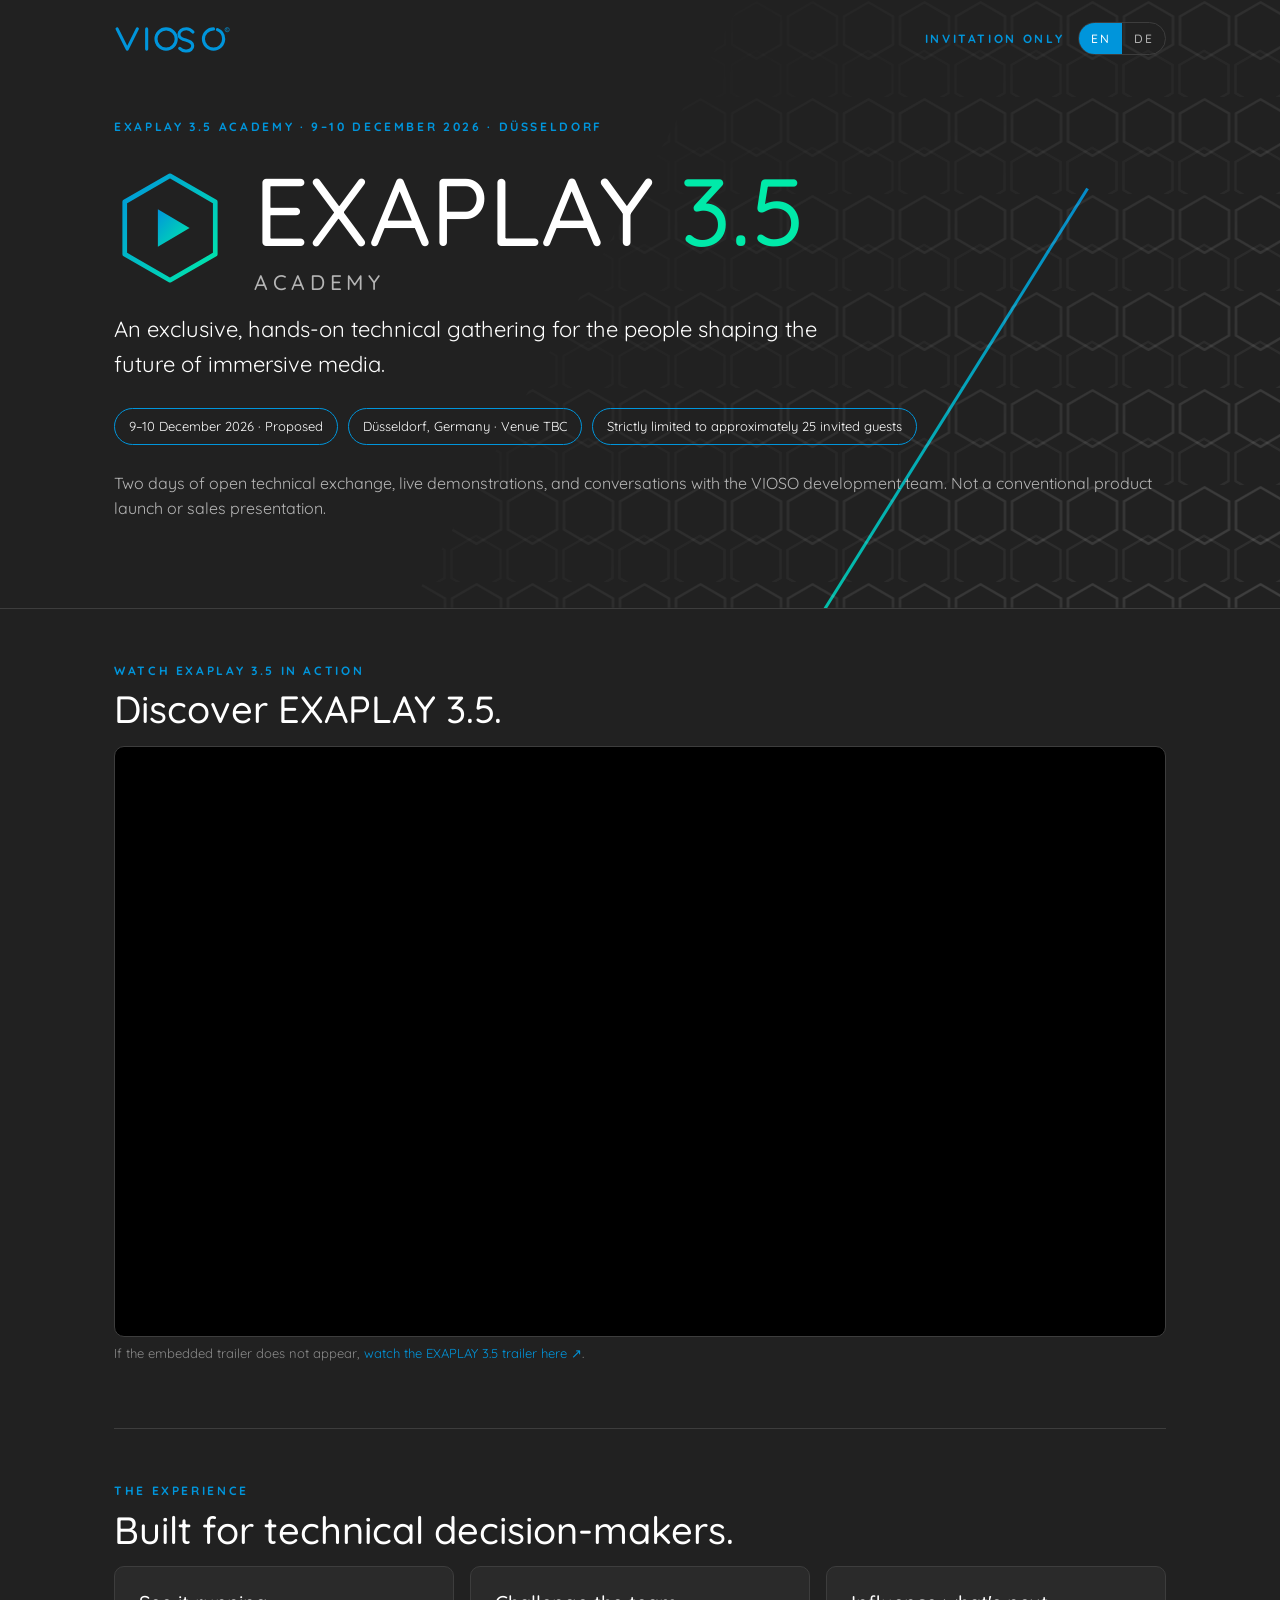
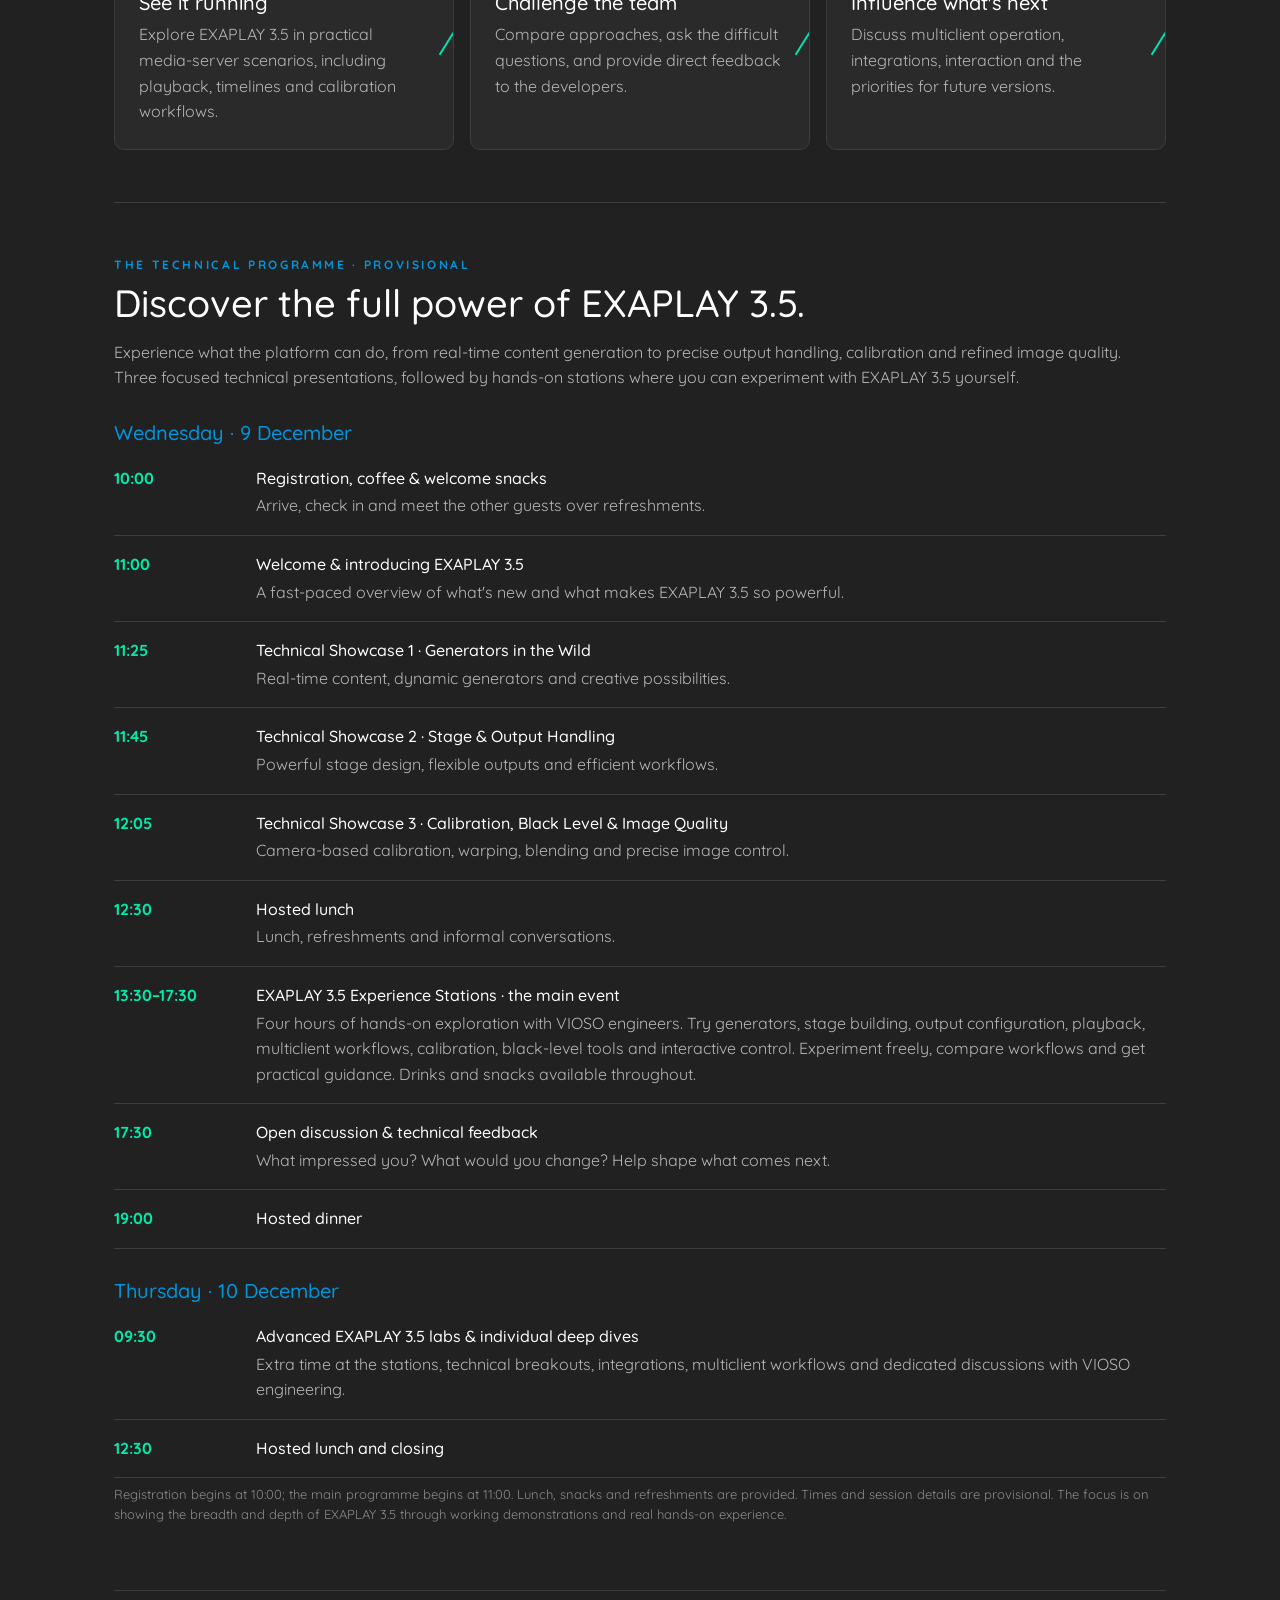
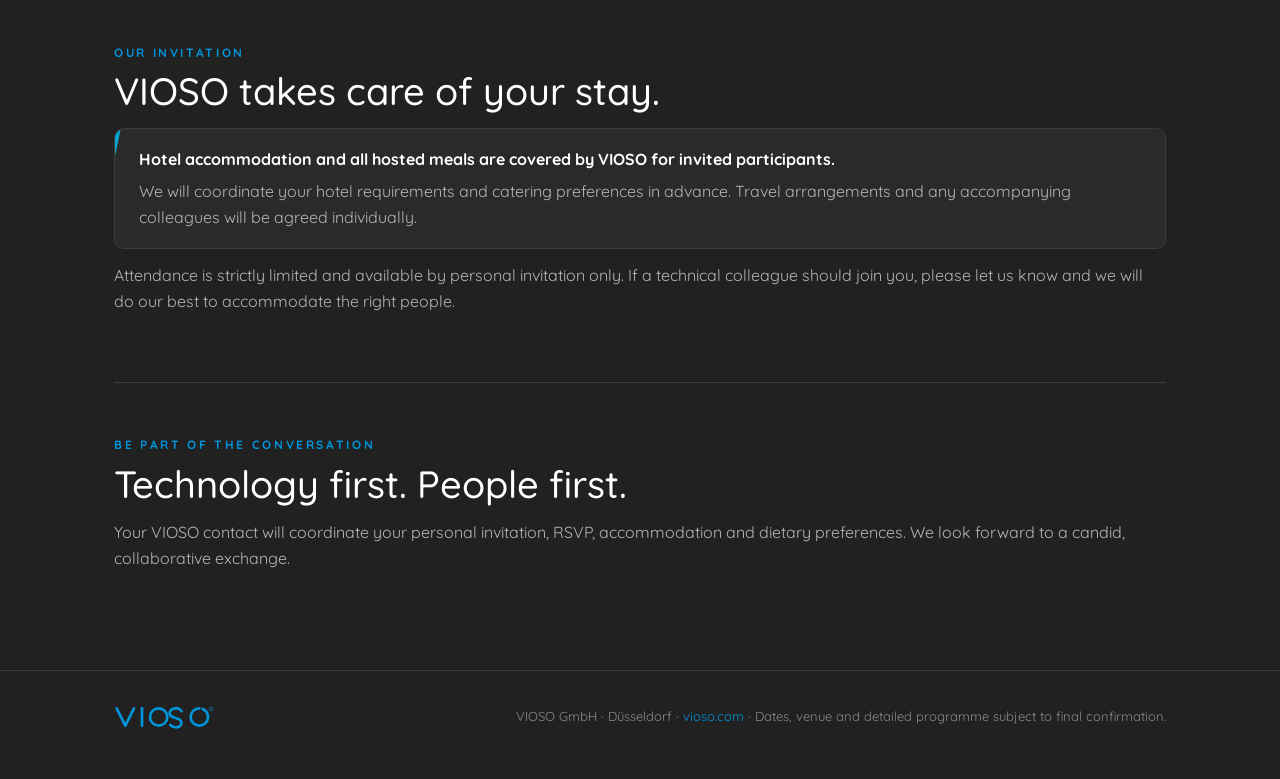
==== commit 0faa91fc: "Dedicated e-mail button per guest, personal bilingual invitation, EN/DE event page - Guest list: 'E-" ====
--- a/event.html
+++ b/event.html
@@ -1,4 +1,4 @@
-<!doctype html><html lang="en"><head><meta charset="utf-8"><meta name="viewport" content="width=device-width,initial-scale=1"><title>EXAPLAY 3.5 Academy · VIOSO</title>
+<!doctype html><html lang="en" data-lang="en"><head><meta charset="utf-8"><meta name="viewport" content="width=device-width,initial-scale=1"><title>EXAPLAY 3.5 Academy · VIOSO</title>
 <meta name="description" content="EXAPLAY 3.5 Academy – an invitation-only, hands-on technical gathering hosted by VIOSO in Düsseldorf, 9–10 December 2026.">
 <link rel="icon" type="image/svg+xml" href="/static/favicon.svg">
 <link rel="preconnect" href="https://fonts.googleapis.com"><link rel="preconnect" href="https://fonts.gstatic.com" crossorigin>
@@ -38,18 +38,26 @@
 footer .vioso-wordmark{font-size:24px}
 @media(max-width:750px){.grid{grid-template-columns:1fr}.agenda{grid-template-columns:1fr;gap:2px}}
 @media(max-width:600px){.product-brand{align-items:flex-start;gap:15px}.product-brand img{width:64px;height:64px}h1{font-size:48px}}
+html[data-lang="en"] [lang="de"]{display:none}html[data-lang="de"] [lang="en"]{display:none}
+.langswitch{display:inline-flex;border:1px solid var(--vioso-line);border-radius:30px;overflow:hidden}
+.langswitch button{border:0;border-radius:0;padding:6px 12px;font-size:12px;letter-spacing:.12em;color:var(--vioso-muted);background:transparent}
+.langswitch button[aria-pressed="true"]{background:var(--vioso-blue);color:#fff}
+.topright{display:flex;align-items:center;gap:14px}
 </style></head><body>
-<header class="ray hex"><div class="inner"><div class="topbar"><a class="vioso-wordmark" href="https://www.vioso.com/" target="_blank" rel="noopener noreferrer" aria-label="VIOSO website"><svg viewBox="0 0 300 72" aria-hidden="true"><g fill="none" stroke="currentColor" stroke-width="8" stroke-linecap="round" stroke-linejoin="round"><path d="M8 10 34 62 60 10"/><path d="M84 10v52"/><circle cx="134" cy="36" r="26"/><path d="M203 18c-6-7-16-10-25-7-9 3-13 11-10 18 4 9 20 9 29 15 7 5 7 14 1 19-7 6-21 5-29-3"/><path d="M256 10a26 26 0 1 0 26 26"/><path d="M266 12a26 26 0 0 1 16 24"/></g><circle cx="291" cy="12" r="5.5" fill="none" stroke="currentColor" stroke-width="1.6"/><text x="291" y="14.6" font-family="Arial,sans-serif" font-size="7" text-anchor="middle" fill="currentColor">R</text></svg></a><span class="eyebrow">Invitation only</span></div>
-<div class="hero"><div class="eyebrow">EXAPLAY 3.5 Academy · 9–10 December 2026 · Düsseldorf</div><div class="product-brand"><img src="/static/exaplay-icon.svg" alt="EXAPLAY 3.5"><h1>EXAPLAY <span class="green">3.5</span><small>ACADEMY</small></h1></div><p class="lead">An exclusive, hands-on technical gathering for the people shaping the future of immersive media.</p><div class="tags"><span class="tag">9–10 December 2026 · Proposed</span><span class="tag">Düsseldorf, Germany · Venue TBC</span><span class="tag">Strictly limited to approximately 25 invited guests</span></div><p>Two days of open technical exchange, live demonstrations, and conversations with the VIOSO development team. Not a conventional product launch or sales presentation.</p></div></div></header>
-<main class="inner"><section class="section"><div class="eyebrow">WATCH EXAPLAY 3.5 IN ACTION</div><h2>Discover EXAPLAY 3.5.</h2><div class="trailer"><iframe src="https://videos.cool.vioso.info/exaplay35/" title="EXAPLAY 3.5 trailer" loading="lazy" allow="autoplay;fullscreen;picture-in-picture" allowfullscreen style="width:100%;height:100%;border:0"></iframe></div><p class="foot">If the embedded trailer does not appear, <a href="https://videos.cool.vioso.info/exaplay35/" target="_blank" rel="noopener noreferrer">watch the EXAPLAY 3.5 trailer here ↗</a>.</p></section><section class="section"><div class="eyebrow">THE EXPERIENCE</div><h2>Built for technical decision-makers.</h2><div class="grid"><div class="card"><h3>See it running</h3><p>Explore EXAPLAY 3.5 in practical media-server scenarios, including playback, timelines and calibration workflows.</p></div><div class="card"><h3>Challenge the team</h3><p>Compare approaches, ask the difficult questions, and provide direct feedback to the developers.</p></div><div class="card"><h3>Influence what's next</h3><p>Discuss multiclient operation, integrations, interaction and the priorities for future versions.</p></div></div></section><section class="section"><div class="eyebrow">THE TECHNICAL PROGRAMME · PROVISIONAL</div><h2>Discover the full power of EXAPLAY 3.5.</h2><p>Experience what the platform can do — from real-time content generation to precise output handling, calibration and refined image quality. Three focused technical presentations, followed by hands-on stations where you can experiment with EXAPLAY 3.5 yourself.</p><h3 class="day">Wednesday · 9 December</h3>
-<div class="agenda"><div class="time">10:00</div><div><strong>Registration, coffee &amp; welcome snacks</strong><p>Arrive, check in and meet the other guests over refreshments.</p></div></div>
-<div class="agenda"><div class="time">11:00</div><div><strong>Welcome &amp; introducing EXAPLAY 3.5</strong><p>A fast-paced overview of what's new — and what makes EXAPLAY 3.5 so powerful.</p></div></div>
-<div class="agenda"><div class="time">11:25</div><div><strong>Technical Showcase 1 — Generators in the Wild</strong><p>Real-time content, dynamic generators and creative possibilities.</p></div></div>
-<div class="agenda"><div class="time">11:45</div><div><strong>Technical Showcase 2 — Stage &amp; Output Handling</strong><p>Powerful stage design, flexible outputs and efficient workflows.</p></div></div>
-<div class="agenda"><div class="time">12:05</div><div><strong>Technical Showcase 3 — Calibration, Black Level &amp; Image Quality</strong><p>Camera-based calibration, warping, blending and precise image control.</p></div></div>
-<div class="agenda"><div class="time">12:30</div><div><strong>Hosted lunch</strong><p>Lunch, refreshments and informal conversations.</p></div></div>
-<div class="agenda"><div class="time">13:30–17:30</div><div><strong>EXAPLAY 3.5 Experience Stations — the main event</strong><p>Four hours of hands-on exploration with VIOSO engineers. Try generators, stage building, output configuration, playback, multiclient workflows, calibration, black-level tools and interactive control. Experiment freely, compare workflows and get practical guidance. Drinks and snacks available throughout.</p></div></div>
-<div class="agenda"><div class="time">17:30</div><div><strong>Open discussion &amp; technical feedback</strong><p>What impressed you? What would you change? Help shape what comes next.</p></div></div>
-<div class="agenda"><div class="time">19:00</div><div><strong>Hosted dinner</strong></div></div><h3 class="day">Thursday · 10 December</h3><div class="agenda"><div class="time">09:30</div><div><strong>Advanced EXAPLAY 3.5 labs &amp; individual deep dives</strong><p>Extra time at the stations, technical breakouts, integrations, multiclient workflows and dedicated discussions with VIOSO engineering.</p></div></div><div class="agenda"><div class="time">12:30</div><div><strong>Hosted lunch and closing</strong></div></div><p class="foot">Registration begins at 10:00; the main programme begins at 11:00. Lunch, snacks and refreshments are provided. Times and session details are provisional. The focus is on showing the breadth and depth of EXAPLAY 3.5 through working demonstrations and real hands-on experience.</p></section><section class="section"><div class="eyebrow">OUR INVITATION</div><h2>VIOSO takes care of your stay.</h2><div class="note"><strong>Hotel accommodation and all hosted meals are covered by VIOSO for invited participants.</strong><p>We will coordinate your hotel requirements and catering preferences in advance. Travel arrangements and any accompanying colleagues will be agreed individually.</p></div><p>Attendance is strictly limited and available by personal invitation only. If a technical colleague should join you, please let us know — we will do our best to accommodate the right people.</p></section><section class="section"><div class="eyebrow">BE PART OF THE CONVERSATION</div><h2>Technology first. People first.</h2><p>Your VIOSO contact will coordinate your personal invitation, RSVP, accommodation and dietary preferences. We look forward to a candid, collaborative exchange.</p></section></main>
-<footer><div class="inner row"><a class="vioso-wordmark" href="https://www.vioso.com/" target="_blank" rel="noopener noreferrer" aria-label="VIOSO website"><svg viewBox="0 0 300 72" aria-hidden="true"><g fill="none" stroke="currentColor" stroke-width="8" stroke-linecap="round" stroke-linejoin="round"><path d="M8 10 34 62 60 10"/><path d="M84 10v52"/><circle cx="134" cy="36" r="26"/><path d="M203 18c-6-7-16-10-25-7-9 3-13 11-10 18 4 9 20 9 29 15 7 5 7 14 1 19-7 6-21 5-29-3"/><path d="M256 10a26 26 0 1 0 26 26"/><path d="M266 12a26 26 0 0 1 16 24"/></g><circle cx="291" cy="12" r="5.5" fill="none" stroke="currentColor" stroke-width="1.6"/><text x="291" y="14.6" font-family="Arial,sans-serif" font-size="7" text-anchor="middle" fill="currentColor">R</text></svg></a><span class="foot">VIOSO GmbH · Düsseldorf · <a href="https://www.vioso.com/" target="_blank" rel="noopener noreferrer">vioso.com</a> · Dates, venue and detailed programme subject to final confirmation.</span></div></footer>
-</body></html>
+<header class="ray hex"><div class="inner"><div class="topbar"><a class="vioso-wordmark" href="https://www.vioso.com/" target="_blank" rel="noopener noreferrer" aria-label="VIOSO website"><svg viewBox="0 0 300 72" aria-hidden="true"><g fill="none" stroke="currentColor" stroke-width="8" stroke-linecap="round" stroke-linejoin="round"><path d="M8 10 34 62 60 10"/><path d="M84 10v52"/><circle cx="134" cy="36" r="26"/><path d="M203 18c-6-7-16-10-25-7-9 3-13 11-10 18 4 9 20 9 29 15 7 5 7 14 1 19-7 6-21 5-29-3"/><path d="M256 10a26 26 0 1 0 26 26"/><path d="M266 12a26 26 0 0 1 16 24"/></g><circle cx="291" cy="12" r="5.5" fill="none" stroke="currentColor" stroke-width="1.6"/><text x="291" y="14.6" font-family="Arial,sans-serif" font-size="7" text-anchor="middle" fill="currentColor">R</text></svg></a><div class="topright"><span class="eyebrow"><span lang="en">Invitation only</span><span lang="de">Nur auf Einladung</span></span><div class="langswitch" role="group" aria-label="Language"><button type="button" data-lang="en" onclick="setLang('en')">EN</button><button type="button" data-lang="de" onclick="setLang('de')">DE</button></div></div></div>
+<div class="hero"><div class="eyebrow"><span lang="en">EXAPLAY 3.5 Academy · 9–10 December 2026 · Düsseldorf</span><span lang="de">EXAPLAY 3.5 Academy · 9.–10. Dezember 2026 · Düsseldorf</span></div><div class="product-brand"><img src="/static/exaplay-icon.svg" alt="EXAPLAY 3.5"><h1>EXAPLAY <span class="green">3.5</span><small>ACADEMY</small></h1></div><p class="lead"><span lang="en">An exclusive, hands-on technical gathering for the people shaping the future of immersive media.</span><span lang="de">Ein exklusives, technisches Hands-on-Treffen für die Menschen, die die Zukunft immersiver Medien gestalten.</span></p><div class="tags"><span class="tag"><span lang="en">9–10 December 2026 · Proposed</span><span lang="de">9.–10. Dezember 2026 · vorläufig</span></span><span class="tag"><span lang="en">Düsseldorf, Germany · Venue TBC</span><span lang="de">Düsseldorf · Location folgt</span></span><span class="tag"><span lang="en">Strictly limited to approximately 25 invited guests</span><span lang="de">Streng limitiert auf rund 25 eingeladene Gäste</span></span></div><p><span lang="en">Two days of open technical exchange, live demonstrations, and conversations with the VIOSO development team. Not a conventional product launch or sales presentation.</span><span lang="de">Zwei Tage offener technischer Austausch, Live-Demonstrationen und Gespräche mit dem VIOSO Entwicklungsteam. Kein klassischer Produktlaunch, keine Vertriebspräsentation.</span></p></div></div></header>
+<main class="inner"><section class="section"><div class="eyebrow"><span lang="en">Watch EXAPLAY 3.5 in action</span><span lang="de">EXAPLAY 3.5 in Aktion</span></div><h2><span lang="en">Discover EXAPLAY 3.5.</span><span lang="de">Entdecke EXAPLAY 3.5.</span></h2><div class="trailer"><iframe src="https://videos.cool.vioso.info/exaplay35/" title="EXAPLAY 3.5 trailer" loading="lazy" allow="autoplay;fullscreen;picture-in-picture" allowfullscreen style="width:100%;height:100%;border:0"></iframe></div><p class="foot"><span lang="en">If the embedded trailer does not appear, <a href="https://videos.cool.vioso.info/exaplay35/" target="_blank" rel="noopener noreferrer">watch the EXAPLAY 3.5 trailer here ↗</a>.</span><span lang="de">Falls der Trailer nicht angezeigt wird: <a href="https://videos.cool.vioso.info/exaplay35/" target="_blank" rel="noopener noreferrer">EXAPLAY 3.5 Trailer hier ansehen ↗</a>.</span></p></section><section class="section"><div class="eyebrow"><span lang="en">The experience</span><span lang="de">Das Erlebnis</span></div><h2><span lang="en">Built for technical decision-makers.</span><span lang="de">Gemacht für technische Entscheider.</span></h2><div class="grid"><div class="card"><h3><span lang="en">See it running</span><span lang="de">Live erleben</span></h3><p><span lang="en">Explore EXAPLAY 3.5 in practical media-server scenarios, including playback, timelines and calibration workflows.</span><span lang="de">EXAPLAY 3.5 in realen Medienserver-Szenarien: Playback, Timelines und Kalibrier-Workflows.</span></p></div><div class="card"><h3><span lang="en">Challenge the team</span><span lang="de">Das Team herausfordern</span></h3><p><span lang="en">Compare approaches, ask the difficult questions, and provide direct feedback to the developers.</span><span lang="de">Ansätze vergleichen, die schwierigen Fragen stellen und den Entwicklern direktes Feedback geben.</span></p></div><div class="card"><h3><span lang="en">Influence what's next</span><span lang="de">Die Zukunft mitgestalten</span></h3><p><span lang="en">Discuss multiclient operation, integrations, interaction and the priorities for future versions.</span><span lang="de">Multiclient-Betrieb, Integrationen, Interaktion und die Prioritäten kommender Versionen diskutieren.</span></p></div></div></section><section class="section"><div class="eyebrow"><span lang="en">The technical programme · provisional</span><span lang="de">Das technische Programm · vorläufig</span></div><h2><span lang="en">Discover the full power of EXAPLAY 3.5.</span><span lang="de">Die ganze Kraft von EXAPLAY 3.5.</span></h2><p><span lang="en">Experience what the platform can do, from real-time content generation to precise output handling, calibration and refined image quality. Three focused technical presentations, followed by hands-on stations where you can experiment with EXAPLAY 3.5 yourself.</span><span lang="de">Erlebe, was die Plattform kann: von Echtzeit-Content über präzises Output-Handling bis zu Kalibrierung und Bildqualität. Drei fokussierte technische Präsentationen, danach Hands-on-Stationen, an denen Du selbst mit EXAPLAY 3.5 experimentierst.</span></p><h3 class="day"><span lang="en">Wednesday · 9 December</span><span lang="de">Mittwoch · 9. Dezember</span></h3>
+<div class="agenda"><div class="time">10:00</div><div><strong><span lang="en">Registration, coffee &amp; welcome snacks</span><span lang="de">Registrierung, Kaffee &amp; Snacks</span></strong><p><span lang="en">Arrive, check in and meet the other guests over refreshments.</span><span lang="de">Ankommen, einchecken und die anderen Gäste bei einem Kaffee kennenlernen.</span></p></div></div>
+<div class="agenda"><div class="time">11:00</div><div><strong><span lang="en">Welcome &amp; introducing EXAPLAY 3.5</span><span lang="de">Begrüßung &amp; Einführung in EXAPLAY 3.5</span></strong><p><span lang="en">A fast-paced overview of what's new and what makes EXAPLAY 3.5 so powerful.</span><span lang="de">Ein kompakter Überblick über alles Neue und darüber, was EXAPLAY 3.5 so stark macht.</span></p></div></div>
+<div class="agenda"><div class="time">11:25</div><div><strong><span lang="en">Technical Showcase 1 · Generators in the Wild</span><span lang="de">Technical Showcase 1 · Generators in the Wild</span></strong><p><span lang="en">Real-time content, dynamic generators and creative possibilities.</span><span lang="de">Echtzeit-Content, dynamische Generatoren und kreative Möglichkeiten.</span></p></div></div>
+<div class="agenda"><div class="time">11:45</div><div><strong>Technical Showcase 2 · Stage &amp; Output Handling</strong><p><span lang="en">Powerful stage design, flexible outputs and efficient workflows.</span><span lang="de">Leistungsfähiges Stage-Design, flexible Outputs und effiziente Workflows.</span></p></div></div>
+<div class="agenda"><div class="time">12:05</div><div><strong>Technical Showcase 3 · Calibration, Black Level &amp; Image Quality</strong><p><span lang="en">Camera-based calibration, warping, blending and precise image control.</span><span lang="de">Kamerabasierte Kalibrierung, Warping, Blending und präzise Bildkontrolle.</span></p></div></div>
+<div class="agenda"><div class="time">12:30</div><div><strong><span lang="en">Hosted lunch</span><span lang="de">Gemeinsames Mittagessen</span></strong><p><span lang="en">Lunch, refreshments and informal conversations.</span><span lang="de">Mittagessen, Getränke und informelle Gespräche.</span></p></div></div>
+<div class="agenda"><div class="time">13:30–17:30</div><div><strong><span lang="en">EXAPLAY 3.5 Experience Stations · the main event</span><span lang="de">EXAPLAY 3.5 Experience Stations · das Herzstück</span></strong><p><span lang="en">Four hours of hands-on exploration with VIOSO engineers. Try generators, stage building, output configuration, playback, multiclient workflows, calibration, black-level tools and interactive control. Experiment freely, compare workflows and get practical guidance. Drinks and snacks available throughout.</span><span lang="de">Vier Stunden Hands-on mit den VIOSO Entwicklern. Generatoren, Stage-Aufbau, Output-Konfiguration, Playback, Multiclient-Workflows, Kalibrierung, Black-Level-Tools und interaktive Steuerung selbst ausprobieren. Frei experimentieren, Workflows vergleichen, praktische Tipps holen. Getränke und Snacks stehen durchgehend bereit.</span></p></div></div>
+<div class="agenda"><div class="time">17:30</div><div><strong><span lang="en">Open discussion &amp; technical feedback</span><span lang="de">Offene Diskussion &amp; technisches Feedback</span></strong><p><span lang="en">What impressed you? What would you change? Help shape what comes next.</span><span lang="de">Was hat überzeugt? Was würdest Du ändern? Hilf mit, das Nächste zu formen.</span></p></div></div>
+<div class="agenda"><div class="time">19:00</div><div><strong><span lang="en">Hosted dinner</span><span lang="de">Gemeinsames Abendessen</span></strong></div></div><h3 class="day"><span lang="en">Thursday · 10 December</span><span lang="de">Donnerstag · 10. Dezember</span></h3><div class="agenda"><div class="time">09:30</div><div><strong><span lang="en">Advanced EXAPLAY 3.5 labs &amp; individual deep dives</span><span lang="de">Advanced EXAPLAY 3.5 Labs &amp; individuelle Deep Dives</span></strong><p><span lang="en">Extra time at the stations, technical breakouts, integrations, multiclient workflows and dedicated discussions with VIOSO engineering.</span><span lang="de">Mehr Zeit an den Stationen, technische Breakouts, Integrationen, Multiclient-Workflows und gezielte Gespräche mit der VIOSO Entwicklung.</span></p></div></div><div class="agenda"><div class="time">12:30</div><div><strong><span lang="en">Hosted lunch and closing</span><span lang="de">Gemeinsames Mittagessen und Abschluss</span></strong></div></div><p class="foot"><span lang="en">Registration begins at 10:00; the main programme begins at 11:00. Lunch, snacks and refreshments are provided. Times and session details are provisional. The focus is on showing the breadth and depth of EXAPLAY 3.5 through working demonstrations and real hands-on experience.</span><span lang="de">Registrierung ab 10:00 Uhr, Programmstart um 11:00 Uhr. Mittagessen, Snacks und Getränke sind inklusive. Zeiten und Inhalte sind vorläufig. Im Mittelpunkt steht, die Breite und Tiefe von EXAPLAY 3.5 in echten Demos und echtem Hands-on zu zeigen.</span></p></section><section class="section"><div class="eyebrow"><span lang="en">Our invitation</span><span lang="de">Unsere Einladung</span></div><h2><span lang="en">VIOSO takes care of your stay.</span><span lang="de">VIOSO kümmert sich um Deinen Aufenthalt.</span></h2><div class="note"><strong><span lang="en">Hotel accommodation and all hosted meals are covered by VIOSO for invited participants.</span><span lang="de">Hotel und alle gemeinsamen Mahlzeiten übernimmt VIOSO für eingeladene Teilnehmer.</span></strong><p><span lang="en">We will coordinate your hotel requirements and catering preferences in advance. Travel arrangements and any accompanying colleagues will be agreed individually.</span><span lang="de">Hotelwünsche und Essensvorlieben stimmen wir vorab mit Dir ab. Anreise und begleitende Kollegen klären wir individuell.</span></p></div><p><span lang="en">Attendance is strictly limited and available by personal invitation only. If a technical colleague should join you, please let us know and we will do our best to accommodate the right people.</span><span lang="de">Die Teilnahme ist streng limitiert und nur auf persönliche Einladung möglich. Wenn ein technischer Kollege Dich begleiten sollte, sag uns Bescheid. Wir tun unser Bestes, die richtigen Leute an einen Tisch zu bringen.</span></p></section><section class="section"><div class="eyebrow"><span lang="en">Be part of the conversation</span><span lang="de">Sei Teil des Gesprächs</span></div><h2><span lang="en">Technology first. People first.</span><span lang="de">Technologie zuerst. Menschen zuerst.</span></h2><p><span lang="en">Your VIOSO contact will coordinate your personal invitation, RSVP, accommodation and dietary preferences. We look forward to a candid, collaborative exchange.</span><span lang="de">Dein VIOSO Kontakt kümmert sich um Deine persönliche Einladung, Rückmeldung, Übernachtung und Essenswünsche. Wir freuen uns auf einen offenen, gemeinsamen Austausch.</span></p></section></main>
+<footer><div class="inner row"><a class="vioso-wordmark" href="https://www.vioso.com/" target="_blank" rel="noopener noreferrer" aria-label="VIOSO website"><svg viewBox="0 0 300 72" aria-hidden="true"><g fill="none" stroke="currentColor" stroke-width="8" stroke-linecap="round" stroke-linejoin="round"><path d="M8 10 34 62 60 10"/><path d="M84 10v52"/><circle cx="134" cy="36" r="26"/><path d="M203 18c-6-7-16-10-25-7-9 3-13 11-10 18 4 9 20 9 29 15 7 5 7 14 1 19-7 6-21 5-29-3"/><path d="M256 10a26 26 0 1 0 26 26"/><path d="M266 12a26 26 0 0 1 16 24"/></g><circle cx="291" cy="12" r="5.5" fill="none" stroke="currentColor" stroke-width="1.6"/><text x="291" y="14.6" font-family="Arial,sans-serif" font-size="7" text-anchor="middle" fill="currentColor">R</text></svg></a><span class="foot">VIOSO GmbH · Düsseldorf · <a href="https://www.vioso.com/" target="_blank" rel="noopener noreferrer">vioso.com</a> · <span lang="en">Dates, venue and detailed programme subject to final confirmation.</span><span lang="de">Termine, Ort und Detailprogramm vorbehaltlich finaler Bestätigung.</span></span></div></footer>
+<script>
+function setLang(l){l=l==='de'?'de':'en';document.documentElement.lang=l;document.documentElement.dataset.lang=l;document.querySelectorAll('.langswitch button').forEach(b=>b.setAttribute('aria-pressed',String(b.dataset.lang===l)));try{localStorage.setItem('exaplay.lang',l)}catch(e){}const u=new URL(location);if(u.searchParams.get('lang')!==l){u.searchParams.set('lang',l);history.replaceState(null,'',u)}}
+(function(){const q=new URLSearchParams(location.search).get('lang');let saved=null;try{saved=localStorage.getItem('exaplay.lang')}catch(e){}setLang(q||saved||((navigator.language||'').toLowerCase().startsWith('de')?'de':'en'));})();
+</script></body></html>
--- a/static/vioso.css
+++ b/static/vioso.css
@@ -33,7 +33,7 @@
 .vioso-wordmark span{color:var(--vioso-muted);font-weight:400;letter-spacing:.02em;font-size:.72em}
 /* Oblique line – a ray of light, always diagonal */
 .ray{position:relative;overflow:hidden}
-.ray::before{content:"";position:absolute;inset:-40% auto -40% 74%;width:3px;background:var(--vioso-gradient);transform:rotate(32deg);transform-origin:center;opacity:.9;pointer-events:none}
+.ray::before{content:"";position:absolute;inset:22% auto -40% 70%;width:3px;background:var(--vioso-gradient);transform:rotate(32deg);transform-origin:center;opacity:.9;pointer-events:none}
 /* Hexagon pattern – derived from the software icon shape */
 .hex{position:relative}
 .hex::after{content:"";position:absolute;inset:0;pointer-events:none;background-image:url("data:image/svg+xml;utf8,<svg xmlns='http://www.w3.org/2000/svg' width='56' height='97' viewBox='0 0 56 97'><g fill='none' stroke='%23ffffff' stroke-opacity='.07' stroke-width='2.4'><path d='M28 2.3 52.5 16.4v28.2L28 58.8 3.5 44.6V16.4z'/><path d='M28 50.8 52.5 64.9v28.2L28 107.3 3.5 93.1V64.9z'/><path d='M-27 50.8-2.5 64.9v28.2L-27 107.3-51.5 93.1V64.9z' transform='translate(56 -48.5)'/></g></svg>");background-size:56px 97px;clip-path:polygon(58% 0,100% 0,100% 100%,32% 100%);-webkit-mask-image:linear-gradient(135deg,transparent 35%,#000 100%);mask-image:linear-gradient(135deg,transparent 35%,#000 100%)}
